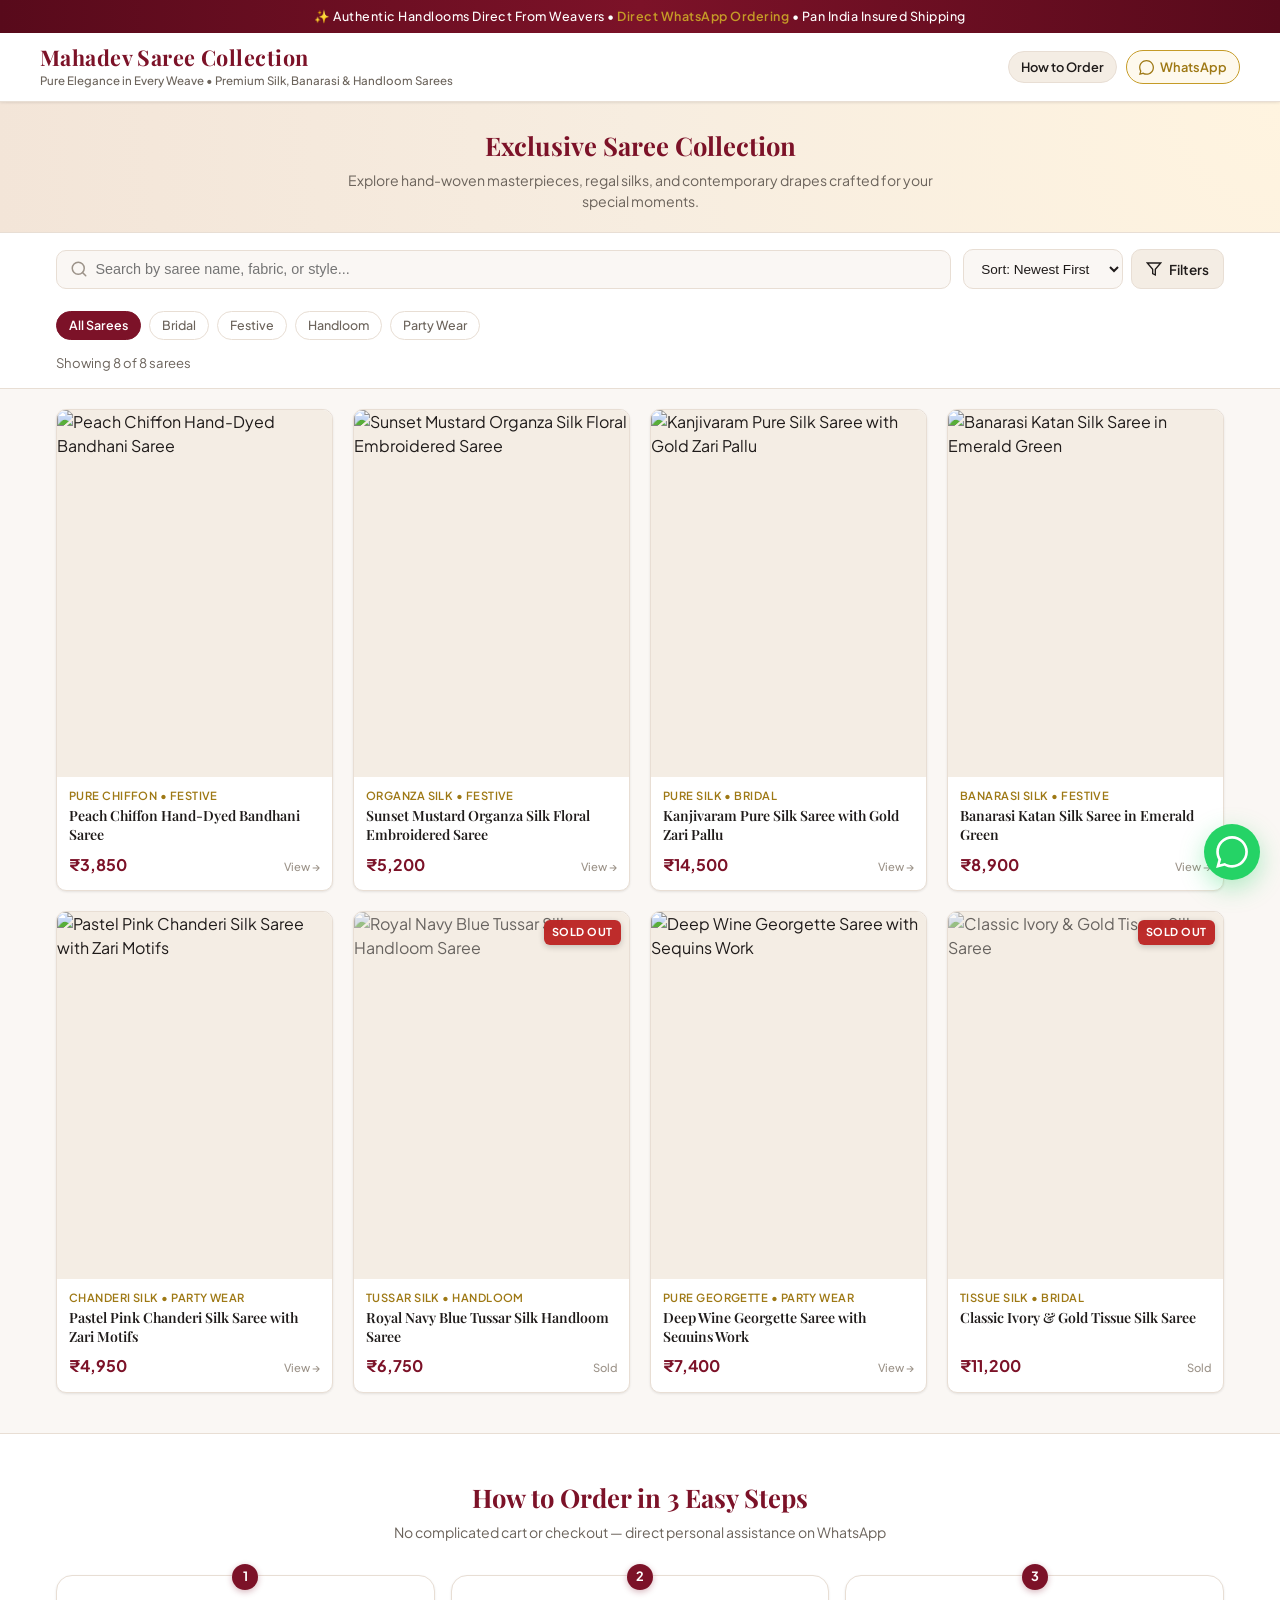
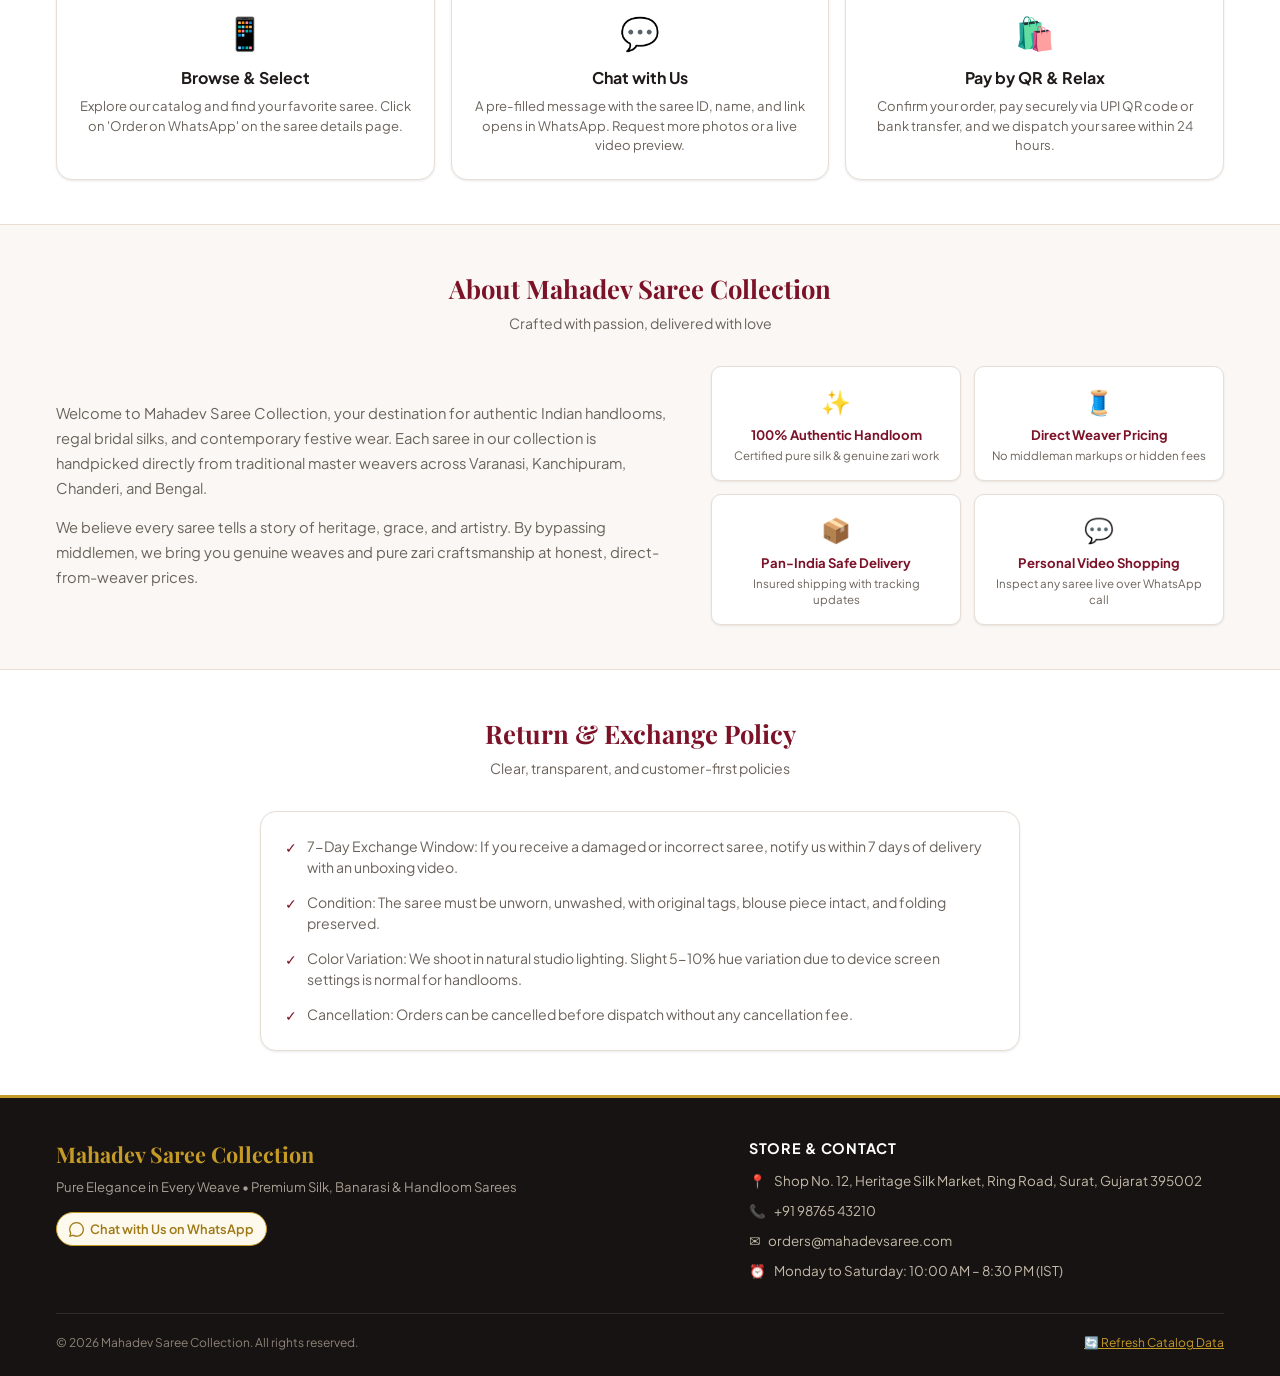
==== index.html @ 0ef59a55 "Added the Saree FE code" ====
<!DOCTYPE html>
<html lang="en">
<head>
  <meta charset="UTF-8">
  <meta name="viewport" content="width=device-width, initial-scale=1.0">
  
  <!-- Primary Meta Tags -->
  <title id="meta-title">Mahadev Saree Collection | Handloom, Silk & Bridal Sarees</title>
  <meta name="title" id="meta-tag-title" content="Mahadev Saree Collection | Handloom, Silk & Bridal Sarees">
  <meta name="description" id="meta-description" content="Discover handpicked Kanjivaram, Banarasi, Chanderi, and pure silk sarees directly from master weavers. Fast order confirmation via WhatsApp.">
  <meta name="keywords" content="sarees, silk sarees, banarasi saree, kanjivaram silk, wedding sarees, handloom sarees, mahadev saree collection, online saree catalog">
  <meta name="theme-color" content="#7c1228">
  
  <!-- Open Graph / Facebook -->
  <meta property="og:type" content="website">
  <meta property="og:url" id="og-url" content="">
  <meta property="og:title" id="og-title" content="Mahadev Saree Collection | Handloom, Silk & Bridal Sarees">
  <meta property="og:description" id="og-description" content="Pure Elegance in Every Weave. Explore our exclusive bridal, festive, and handloom saree collection with direct WhatsApp ordering.">
  <meta property="og:image" id="og-image" content="https://images.unsplash.com/photo-1610030469983-98e550d6193c?auto=format&fit=crop&w=1200&q=80">

  <!-- Twitter -->
  <meta property="twitter:card" content="summary_large_image">
  <meta property="twitter:url" id="tw-url" content="">
  <meta property="twitter:title" id="tw-title" content="Mahadev Saree Collection | Handloom, Silk & Bridal Sarees">
  <meta property="twitter:description" id="tw-description" content="Pure Elegance in Every Weave. Explore our exclusive bridal, festive, and handloom saree collection with direct WhatsApp ordering.">
  <meta property="twitter:image" id="tw-image" content="https://images.unsplash.com/photo-1610030469983-98e550d6193c?auto=format&fit=crop&w=1200&q=80">

  <!-- Favicon (SVG Saree Drape Icon) -->
  <link rel="icon" type="image/svg+xml" href="data:image/svg+xml,%3Csvg xmlns='http://www.w3.org/2000/svg' viewBox='0 0 24 24' fill='%237c1228'%3E%3Cpath d='M12 2L2 22h20L12 2zm0 4.5l5.5 11h-11L12 6.5z'/%3E%3C/svg%3E">

  <!-- Google Fonts Preconnect & Stylesheet -->
  <link rel="preconnect" href="https://fonts.googleapis.com">
  <link rel="preconnect" href="https://fonts.gstatic.com" crossorigin>
  <link href="https://fonts.googleapis.com/css2?family=Playfair+Display:ital,wght@0,600;0,700;1,600&family=Plus+Jakarta+Sans:wght@400;500;600;700&display=swap" rel="stylesheet">

  <!-- App Stylesheet -->
  <link rel="stylesheet" href="styles.css">

  <!-- PapaParse for parsing Google Sheet CSV via cdnjs -->
  <script src="https://cdnjs.cloudflare.com/ajax/libs/PapaParse/5.4.1/papaparse.min.js"></script>
</head>
<body>

  <!-- Top Announcement Bar -->
  <div class="announcement-bar" role="banner">
    <span>✨ Authentic Handlooms Direct From Weavers • <span class="highlight">Direct WhatsApp Ordering</span> • Pan India Insured Shipping</span>
  </div>

  <!-- Header -->
  <header class="site-header">
    <div class="container header-inner">
      <a href="#/" class="brand-link" id="brand-link" aria-label="Go to Home Catalog">
        <h1 class="brand-title" id="header-shop-name">Mahadev Saree Collection</h1>
        <p class="brand-tagline" id="header-shop-tagline">Pure Elegance in Every Weave</p>
      </a>

      <div class="header-actions">
        <a href="#how-to-order" class="btn-secondary" style="font-size: 0.8rem; padding: 0.35rem 0.75rem; border-radius: 9999px;">
          How to Order
        </a>
        <a id="header-wa-link" href="#" target="_blank" rel="noopener noreferrer" class="btn-header-wa" aria-label="Chat with us on WhatsApp">
          <svg width="15" height="15" viewBox="0 0 24 24" fill="currentColor">
            <path d="M.057 24l1.687-6.163c-1.041-1.804-1.588-3.849-1.587-5.946.003-6.556 5.338-11.891 11.893-11.891 3.181.001 6.167 1.24 8.413 3.488 2.245 2.248 3.481 5.236 3.48 8.414-.003 6.557-5.338 11.892-11.893 11.892-1.99-.001-3.951-.5-5.688-1.448l-6.305 1.654zm6.597-3.807c1.676.995 3.276 1.591 5.392 1.592 5.448 0 9.886-4.434 9.889-9.885.002-5.462-4.415-9.89-9.881-9.892-5.452 0-9.887 4.434-9.889 9.884-.001 2.225.651 3.891 1.746 5.634l-.999 3.648 3.742-.981z"/>
          </svg>
          <span>WhatsApp</span>
        </a>
      </div>
    </div>
  </header>

  <!-- =========================================================================
       VIEW 1: CATALOG VIEW
       ========================================================================= -->
  <main id="catalog-view" class="catalog-view">
    
    <!-- Hero Banner -->
    <section class="catalog-hero">
      <div class="container">
        <h2 class="catalog-hero-title" id="catalog-hero-title">Exclusive Saree Collection</h2>
        <p class="catalog-hero-desc" id="catalog-hero-desc">Explore hand-woven masterpieces, regal silks, and contemporary drapes crafted for your special moments.</p>
      </div>
    </section>

    <!-- Filters & Search Bar Section -->
    <section class="filter-section">
      <div class="container">
        
        <!-- Search and Sort Row -->
        <div class="search-sort-row">
          <div class="search-input-wrap">
            <svg class="search-icon" width="18" height="18" viewBox="0 0 24 24" fill="none" stroke="currentColor" stroke-width="2" stroke-linecap="round" stroke-linejoin="round">
              <circle cx="11" cy="11" r="8"></circle>
              <line x1="21" y1="21" x2="16.65" y2="16.65"></line>
            </svg>
            <input 
              type="text" 
              id="search-input" 
              class="search-input" 
              placeholder="Search by saree name, fabric, or style..." 
              aria-label="Search sarees"
            >
            <button id="search-clear-btn" class="search-clear-btn" aria-label="Clear search">×</button>
          </div>

          <div class="sort-and-toggle-mobile">
            <select id="sort-select" class="sort-select" aria-label="Sort sarees">
              <option value="newest">Sort: Newest First</option>
              <option value="price-asc">Price: Low to High</option>
              <option value="price-desc">Price: High to Low</option>
            </select>

            <button id="btn-toggle-filters" class="btn-filter-toggle" aria-expanded="false" aria-controls="filters-drawer">
              <svg width="16" height="16" viewBox="0 0 24 24" fill="none" stroke="currentColor" stroke-width="2">
                <polygon points="22 3 2 3 10 12.46 10 19 14 21 14 12.46 22 3"></polygon>
              </svg>
              <span>Filters</span>
              <span id="active-filter-badge" class="filter-badge" style="display: none;">0</span>
            </button>
          </div>
        </div>

        <!-- Horizontal Quick Filter Pills (Mobile friendly) -->
        <div id="quick-category-pills" class="quick-pills-bar" role="tablist" aria-label="Quick category filters">
          <!-- Populated dynamically: All, Bridal, Festive, Party Wear, etc. -->
        </div>

        <!-- Expandable Drawer for Detailed Filters -->
        <div id="filters-drawer" class="filters-drawer">
          <div class="filters-grid">
            
            <!-- Category Filter -->
            <div class="filter-group">
              <label for="filter-category" class="filter-label">Category</label>
              <select id="filter-category" class="filter-select">
                <option value="all">All Categories</option>
              </select>
            </div>

            <!-- Fabric Filter -->
            <div class="filter-group">
              <label for="filter-fabric" class="filter-label">Fabric</label>
              <select id="filter-fabric" class="filter-select">
                <option value="all">All Fabrics</option>
              </select>
            </div>

            <!-- Color Filter -->
            <div class="filter-group">
              <label for="filter-color" class="filter-label">Color</label>
              <select id="filter-color" class="filter-select">
                <option value="all">All Colors</option>
              </select>
            </div>

            <!-- Price Range Filter -->
            <div class="filter-group price-slider-group">
              <div class="price-slider-header">
                <span class="filter-label">Max Price</span>
                <span id="price-slider-value" style="font-weight: 700; color: var(--color-primary);">₹0</span>
              </div>
              <input 
                type="range" 
                id="filter-price-range" 
                class="price-range-input" 
                min="0" 
                max="50000" 
                step="250" 
                value="50000"
                aria-label="Filter by maximum price"
              >
            </div>
          </div>

          <!-- Bottom Row: Hide Sold & Reset -->
          <div class="filter-bottom-actions">
            <label class="toggle-sold-wrap">
              <input type="checkbox" id="filter-hide-sold">
              <span class="toggle-sold-label">Hide Sold Out Sarees</span>
            </label>

            <button id="btn-clear-filters" class="btn-clear-filters">Reset All Filters</button>
          </div>
        </div>

        <!-- Filter Count Indicator -->
        <div style="margin-top: 0.6rem; display: flex; justify-content: space-between; align-items: center;">
          <span id="results-count" class="filter-results-count">Loading sarees...</span>
          <span id="active-filter-summary" style="font-size: 0.75rem; color: var(--color-accent-gold-dark); font-weight: 600;"></span>
        </div>

      </div>
    </section>

    <!-- Saree Cards Grid Container -->
    <section class="catalog-content">
      <div class="container">
        
        <!-- Saree Cards Grid (Populated by app.js) -->
        <div id="saree-grid" class="saree-grid" aria-live="polite">
          <!-- Loading skeletons rendered here on initial load -->
        </div>

        <!-- Empty State (Shown when filters return 0 results) -->
        <div id="empty-state" class="state-box" style="display: none;">
          <div class="state-icon">🔍</div>
          <h3 class="state-title">No Sarees Found</h3>
          <p class="state-desc">We couldn't find any sarees matching your selected filters or search terms. Try loosening your criteria.</p>
          <div class="state-actions">
            <button id="btn-empty-reset" class="btn-primary">Clear All Filters</button>
          </div>
        </div>

        <!-- Error State (Shown if sheet fails to load) -->
        <div id="error-state" class="state-box" style="display: none;">
          <div class="state-icon">⚠️</div>
          <h3 class="state-title">Unable to Load Catalog</h3>
          <p id="error-message" class="state-desc">Could not connect to the Google Sheet. Please check your internet connection or verify the published CSV URL.</p>
          <div class="state-actions">
            <button id="btn-retry" class="btn-primary">Retry</button>
            <button id="btn-load-fallback" class="btn-secondary">Load Sample Catalog</button>
          </div>
        </div>

      </div>
    </section>

  </main>


  <!-- =========================================================================
       VIEW 2: SAREE DETAIL VIEW
       ========================================================================= -->
  <main id="detail-view" class="detail-view">
    <div class="container">
      
      <!-- Back Navigation Bar -->
      <div class="back-btn-row">
        <a href="#/" id="btn-back-to-catalog" class="btn-back">
          <svg width="18" height="18" viewBox="0 0 24 24" fill="none" stroke="currentColor" stroke-width="2.5">
            <line x1="19" y1="12" x2="5" y2="12"></line>
            <polyline points="12 19 5 12 12 5"></polyline>
          </svg>
          <span>Back to Catalog</span>
        </a>
      </div>

      <!-- Saree Detail Container (Populated by app.js) -->
      <div id="saree-detail-content">
        <!-- Rendered dynamically -->
      </div>

      <!-- Similar Sarees ("You May Also Like") -->
      <section class="similar-section" id="similar-section" style="display: none;">
        <div class="section-heading-row">
          <h3 class="section-heading-title">You May Also Like</h3>
          <p class="section-heading-sub">Handpicked sarees with matching fabric and aesthetics</p>
        </div>
        <div id="similar-sarees-grid" class="saree-grid">
          <!-- Populated by app.js -->
        </div>
      </section>

    </div>
  </main>


  <!-- =========================================================================
       COMMON SECTIONS: HOW TO ORDER, ABOUT US, RETURN POLICY
       ========================================================================= -->

  <!-- How Ordering Works Section -->
  <section id="how-to-order" class="info-section">
    <div class="container">
      <h2 class="section-title" id="how-it-works-title">How to Order in 3 Simple Steps</h2>
      <p class="section-subtitle" id="how-it-works-subtitle">Personalized shopping made effortless through direct WhatsApp support</p>
      
      <div id="how-it-works-grid" class="steps-grid">
        <!-- Injected from config.js -->
      </div>
    </div>
  </section>

  <!-- About Us Section -->
  <section id="about-us" class="info-section alt-bg">
    <div class="container">
      <h2 class="section-title" id="about-title">About Our Collection</h2>
      <p class="section-subtitle" id="about-subtitle">Heritage weaves curated directly from traditional artisan clusters</p>
      
      <div class="about-grid">
        <div class="about-text" id="about-paragraphs">
          <!-- Injected from config.js -->
        </div>
        <div class="about-highlights" id="about-highlights-grid">
          <!-- Injected from config.js -->
        </div>
      </div>
    </div>
  </section>

  <!-- Return & Exchange Policy Section -->
  <section id="return-policy" class="info-section">
    <div class="container">
      <h2 class="section-title" id="return-title">Return & Exchange Policy</h2>
      <p class="section-subtitle" id="return-subtitle">Honest, straightforward service you can trust</p>
      
      <div class="policy-card">
        <ul class="policy-list" id="policy-list">
          <!-- Injected from config.js -->
        </ul>
      </div>
    </div>
  </section>

  <!-- Footer -->
  <footer class="site-footer">
    <div class="container">
      <div class="footer-grid">
        <div>
          <h3 class="footer-brand-title" id="footer-shop-name">Mahadev Saree Collection</h3>
          <p class="footer-brand-tagline" id="footer-shop-tagline">Pure Elegance in Every Weave</p>
          <div style="margin-top: 1rem;">
            <a id="footer-wa-btn" href="#" target="_blank" rel="noopener noreferrer" class="btn-header-wa" style="display: inline-flex;">
              <svg width="15" height="15" viewBox="0 0 24 24" fill="currentColor">
                <path d="M.057 24l1.687-6.163c-1.041-1.804-1.588-3.849-1.587-5.946.003-6.556 5.338-11.891 11.893-11.891 3.181.001 6.167 1.24 8.413 3.488 2.245 2.248 3.481 5.236 3.48 8.414-.003 6.557-5.338 11.892-11.893 11.892-1.99-.001-3.951-.5-5.688-1.448l-6.305 1.654zm6.597-3.807c1.676.995 3.276 1.591 5.392 1.592 5.448 0 9.886-4.434 9.889-9.885.002-5.462-4.415-9.89-9.881-9.892-5.452 0-9.887 4.434-9.889 9.884-.001 2.225.651 3.891 1.746 5.634l-.999 3.648 3.742-.981z"/>
              </svg>
              <span>Chat with Us on WhatsApp</span>
            </a>
          </div>
        </div>

        <div>
          <h4 class="footer-heading">Store & Contact</h4>
          <ul class="footer-contact-list">
            <li class="footer-contact-item">
              <span>📍</span>
              <span id="footer-address">Ring Road, Surat, Gujarat</span>
            </li>
            <li class="footer-contact-item">
              <span>📞</span>
              <span id="footer-phone">+91 98765 43210</span>
            </li>
            <li class="footer-contact-item">
              <span>✉️</span>
              <span id="footer-email">orders@mahadevsaree.com</span>
            </li>
            <li class="footer-contact-item">
              <span>⏰</span>
              <span id="footer-hours">10:00 AM – 8:30 PM (Mon-Sat)</span>
            </li>
          </ul>
        </div>
      </div>

      <div class="footer-bottom">
        <p id="footer-copyright">© 2026 Mahadev Saree Collection. All rights reserved.</p>
        <button id="btn-force-refresh" class="footer-refresh-btn" title="Clear cached data and reload live sheet">
          🔄 Refresh Catalog Data
        </button>
      </div>
    </div>
  </footer>

  <!-- =========================================================================
       FLOATING WHATSAPP BUTTON
       ========================================================================= -->
  <a id="floating-whatsapp-btn" href="#" target="_blank" rel="noopener noreferrer" class="floating-wa-btn" aria-label="Contact us on WhatsApp">
    <span class="floating-wa-tooltip">Order or Inquire on WhatsApp</span>
    <svg viewBox="0 0 24 24" fill="currentColor">
      <path d="M.057 24l1.687-6.163c-1.041-1.804-1.588-3.849-1.587-5.946.003-6.556 5.338-11.891 11.893-11.891 3.181.001 6.167 1.24 8.413 3.488 2.245 2.248 3.481 5.236 3.48 8.414-.003 6.557-5.338 11.892-11.893 11.892-1.99-.001-3.951-.5-5.688-1.448l-6.305 1.654zm6.597-3.807c1.676.995 3.276 1.591 5.392 1.592 5.448 0 9.886-4.434 9.889-9.885.002-5.462-4.415-9.89-9.881-9.892-5.452 0-9.887 4.434-9.889 9.884-.001 2.225.651 3.891 1.746 5.634l-.999 3.648 3.742-.981z"/>
    </svg>
  </a>

  <!-- =========================================================================
       LIGHTBOX MODAL (Tap to zoom images)
       ========================================================================= -->
  <div id="lightbox-modal" class="lightbox-modal" role="dialog" aria-modal="true" aria-label="Image Zoom Preview">
    <button id="lightbox-close" class="lightbox-close-btn" aria-label="Close image zoom">&times;</button>
    <div class="lightbox-content-wrap">
      <img id="lightbox-img" class="lightbox-img" src="" alt="Enlarged saree view">
    </div>
  </div>

  <!-- =========================================================================
       TOAST NOTIFICATION (Copy link feedback)
       ========================================================================= -->
  <div id="toast-notice" class="toast-notice" role="status" aria-live="polite">
    <span>✓</span>
    <span id="toast-message">Link copied to clipboard!</span>
  </div>

  <!-- Load Config & Core Application Scripts -->
  <script src="config.js"></script>
  <script src="app.js" defer></script>
</body>
</html>
---- styles.css ----
/* ==============================================================================
   MAHADEV SAREE COLLECTION - STYLESHEET
   Mobile-First • Elegant Heritage Aesthetic • Fast & Accessible
   ============================================================================== */

/* --- CSS Variables & Theme --- */
:root {
  /* Brand Color Palette */
  --color-primary: #7c1228;        /* Royal Maroon / Sindoor Crimson */
  --color-primary-dark: #580a1b;   /* Deep Wine */
  --color-primary-light: #9a1b35;  /* Soft Crimson */
  --color-accent-gold: #c59b27;    /* Traditional Zari Gold */
  --color-accent-gold-light: #fef9ed;
  --color-accent-gold-dark: #9e7814;
  
  /* WhatsApp Green */
  --color-whatsapp: #25d366;
  --color-whatsapp-dark: #128c7e;
  
  /* Status Colors */
  --color-sold: #b91c1c;
  --color-sold-bg: #fef2f2;
  --color-new: #047857;
  --color-new-bg: #ecfdf5;

  /* Neutrals & Surfaces */
  --color-bg: #faf7f4;            /* Warm Raw Silk / Cream Background */
  --color-surface: #ffffff;       /* Pure Card White */
  --color-surface-soft: #f4ede4;  /* Muted Cream */
  --color-border: #e8ded4;        /* Soft Border */
  --color-border-dark: #cbbba8;
  
  /* Typography Colors */
  --color-text-main: #1f1b1a;     /* Deep Espresso Charcoal */
  --color-text-muted: #6b635b;    /* Warm Muted Grey */
  --color-text-light: #9c9389;

  /* Typography Fonts */
  --font-serif: 'Playfair Display', 'Cinzel', Georgia, 'Times New Roman', serif;
  --font-sans: 'Plus Jakarta Sans', system-ui, -apple-system, BlinkMacSystemFont, 'Segoe UI', Roboto, sans-serif;

  /* Elevation Shadows */
  --shadow-sm: 0 1px 3px rgba(31, 27, 26, 0.06), 0 1px 2px rgba(31, 27, 26, 0.04);
  --shadow-md: 0 4px 14px rgba(31, 27, 26, 0.08), 0 2px 6px rgba(31, 27, 26, 0.04);
  --shadow-lg: 0 10px 28px rgba(31, 27, 26, 0.12), 0 4px 10px rgba(31, 27, 26, 0.06);
  --shadow-floating: 0 8px 24px rgba(37, 211, 102, 0.35);

  /* Layout & Spacing */
  --radius-sm: 6px;
  --radius-md: 10px;
  --radius-lg: 16px;
  --radius-full: 9999px;
  --max-width: 1200px;
  --header-height: 64px;
}

/* --- Base & Reset --- */
*, *::before, *::after {
  box-sizing: border-box;
  margin: 0;
  padding: 0;
}

html {
  font-size: 16px;
  scroll-behavior: smooth;
  -webkit-text-size-adjust: 100%;
}

body {
  font-family: var(--font-sans);
  background-color: var(--color-bg);
  color: var(--color-text-main);
  line-height: 1.5;
  min-height: 100vh;
  display: flex;
  flex-direction: column;
  -webkit-font-smoothing: antialiased;
  -moz-osx-font-smoothing: grayscale;
}

img {
  max-width: 100%;
  height: auto;
  display: block;
}

a {
  color: inherit;
  text-decoration: none;
}

button {
  font-family: inherit;
  cursor: pointer;
  border: none;
  background: none;
  outline: none;
  transition: all 0.2s ease;
}

button:focus-visible,
input:focus-visible,
select:focus-visible,
a:focus-visible {
  outline: 2px solid var(--color-primary);
  outline-offset: 2px;
}

.container {
  width: 100%;
  max-width: var(--max-width);
  margin-left: auto;
  margin-right: auto;
  padding-left: 1rem;
  padding-right: 1rem;
}

/* --- Announcement Bar --- */
.announcement-bar {
  background: linear-gradient(90deg, var(--color-primary-dark), var(--color-primary), var(--color-primary-dark));
  color: #fff;
  font-size: 0.78rem;
  font-weight: 500;
  letter-spacing: 0.04em;
  text-align: center;
  padding: 0.45rem 1rem;
  display: flex;
  align-items: center;
  justify-content: center;
  gap: 0.5rem;
}

.announcement-bar .highlight {
  color: var(--color-accent-gold);
  font-weight: 600;
}

/* --- Header & Navigation --- */
.site-header {
  background-color: var(--color-surface);
  border-bottom: 1px solid var(--color-border);
  position: sticky;
  top: 0;
  z-index: 100;
  box-shadow: var(--shadow-sm);
  transition: transform 0.3s ease;
}

.header-inner {
  display: flex;
  align-items: center;
  justify-content: space-between;
  padding: 0.75rem 0;
  gap: 1rem;
}

.brand-link {
  display: flex;
  flex-direction: column;
  text-decoration: none;
}

.brand-title {
  font-family: var(--font-serif);
  font-size: 1.35rem;
  font-weight: 700;
  color: var(--color-primary);
  line-height: 1.15;
  letter-spacing: 0.02em;
}

.brand-tagline {
  font-size: 0.72rem;
  color: var(--color-text-muted);
  font-weight: 500;
  margin-top: 2px;
  display: -webkit-box;
  -webkit-line-clamp: 1;
  -webkit-box-orient: vertical;
  overflow: hidden;
}

.header-actions {
  display: flex;
  align-items: center;
  gap: 0.6rem;
}

.btn-header-wa {
  display: inline-flex;
  align-items: center;
  gap: 0.35rem;
  background-color: var(--color-accent-gold-light);
  color: var(--color-accent-gold-dark);
  border: 1px solid var(--color-accent-gold);
  font-size: 0.8rem;
  font-weight: 600;
  padding: 0.4rem 0.75rem;
  border-radius: var(--radius-full);
  transition: all 0.2s ease;
}

.btn-header-wa:hover {
  background-color: var(--color-accent-gold);
  color: #fff;
}

/* --- Catalog Hero Banner --- */
.catalog-hero {
  background: radial-gradient(circle at top right, #fff4e0 0%, #f7ede0 50%, #f3e5d8 100%);
  border-bottom: 1px solid var(--color-border);
  padding: 1.5rem 0 1.25rem 0;
  text-align: center;
}

.catalog-hero-title {
  font-family: var(--font-serif);
  font-size: 1.6rem;
  color: var(--color-primary);
  font-weight: 700;
  margin-bottom: 0.35rem;
}

.catalog-hero-desc {
  font-size: 0.88rem;
  color: var(--color-text-muted);
  max-width: 600px;
  margin: 0 auto;
}

/* --- Filter & Search Control Bar --- */
.filter-section {
  padding: 1rem 0;
  border-bottom: 1px solid var(--color-border);
  background-color: var(--color-surface);
}

.search-sort-row {
  display: flex;
  flex-direction: column;
  gap: 0.75rem;
  margin-bottom: 0.75rem;
}

@media (min-width: 640px) {
  .search-sort-row {
    flex-direction: row;
    align-items: center;
  }
}

.search-input-wrap {
  position: relative;
  flex: 1;
}

.search-icon {
  position: absolute;
  left: 0.85rem;
  top: 50%;
  transform: translateY(-50%);
  color: var(--color-text-light);
  pointer-events: none;
}

.search-input {
  width: 100%;
  padding: 0.65rem 0.85rem 0.65rem 2.4rem;
  border: 1px solid var(--color-border);
  border-radius: var(--radius-md);
  font-size: 0.9rem;
  background-color: var(--color-bg);
  color: var(--color-text-main);
  transition: border-color 0.2s ease;
}

.search-input:focus {
  border-color: var(--color-primary);
  background-color: #fff;
}

.search-clear-btn {
  position: absolute;
  right: 0.75rem;
  top: 50%;
  transform: translateY(-50%);
  color: var(--color-text-light);
  font-size: 1.1rem;
  display: none;
}

.search-clear-btn.visible {
  display: block;
}

.sort-and-toggle-mobile {
  display: flex;
  align-items: center;
  gap: 0.5rem;
}

.sort-select {
  flex: 1;
  padding: 0.65rem 0.85rem;
  border: 1px solid var(--color-border);
  border-radius: var(--radius-md);
  font-size: 0.85rem;
  background-color: var(--color-bg);
  color: var(--color-text-main);
  cursor: pointer;
}

.btn-filter-toggle {
  display: inline-flex;
  align-items: center;
  gap: 0.4rem;
  padding: 0.65rem 0.9rem;
  background-color: var(--color-surface-soft);
  border: 1px solid var(--color-border);
  border-radius: var(--radius-md);
  font-size: 0.85rem;
  font-weight: 600;
  color: var(--color-text-main);
}

.btn-filter-toggle .filter-badge {
  background-color: var(--color-primary);
  color: #fff;
  border-radius: var(--radius-full);
  font-size: 0.7rem;
  padding: 0.1rem 0.4rem;
}

/* Expandable Filter Drawer / Grid */
.filters-drawer {
  display: none;
  padding-top: 0.75rem;
  border-top: 1px dashed var(--color-border);
  margin-top: 0.75rem;
  animation: fadeIn 0.2s ease;
}

.filters-drawer.open {
  display: block;
}

@keyframes fadeIn {
  from { opacity: 0; transform: translateY(-4px); }
  to { opacity: 1; transform: translateY(0); }
}

.filters-grid {
  display: grid;
  grid-template-columns: 1fr;
  gap: 0.85rem;
}

@media (min-width: 640px) {
  .filters-grid {
    grid-template-columns: repeat(2, 1fr);
  }
}

@media (min-width: 1024px) {
  .filters-grid {
    grid-template-columns: repeat(4, 1fr);
  }
}

.filter-group {
  display: flex;
  flex-direction: column;
  gap: 0.3rem;
}

.filter-label {
  font-size: 0.75rem;
  font-weight: 600;
  color: var(--color-text-muted);
  text-transform: uppercase;
  letter-spacing: 0.05em;
}

.filter-select {
  width: 100%;
  padding: 0.55rem 0.75rem;
  border: 1px solid var(--color-border);
  border-radius: var(--radius-sm);
  background-color: var(--color-bg);
  font-size: 0.85rem;
  color: var(--color-text-main);
}

.price-slider-group {
  display: flex;
  flex-direction: column;
  gap: 0.35rem;
}

.price-slider-header {
  display: flex;
  justify-content: space-between;
  align-items: center;
  font-size: 0.75rem;
  color: var(--color-text-muted);
}

.price-range-input {
  width: 100%;
  accent-color: var(--color-primary);
  cursor: pointer;
}

.toggle-sold-wrap {
  display: flex;
  align-items: center;
  gap: 0.5rem;
  padding-top: 0.5rem;
  cursor: pointer;
  user-select: none;
}

.toggle-sold-wrap input[type="checkbox"] {
  width: 18px;
  height: 18px;
  accent-color: var(--color-primary);
  cursor: pointer;
}

.toggle-sold-label {
  font-size: 0.85rem;
  color: var(--color-text-main);
}

.filter-bottom-actions {
  display: flex;
  align-items: center;
  justify-content: space-between;
  margin-top: 0.85rem;
  padding-top: 0.65rem;
  border-top: 1px solid var(--color-border);
}

.filter-results-count {
  font-size: 0.82rem;
  color: var(--color-text-muted);
}

.btn-clear-filters {
  font-size: 0.82rem;
  color: var(--color-primary);
  font-weight: 600;
  text-decoration: underline;
  padding: 0.2rem 0.4rem;
}

/* Quick Filter Pills (Mobile friendly) */
.quick-pills-bar {
  display: flex;
  align-items: center;
  gap: 0.5rem;
  overflow-x: auto;
  padding: 0.6rem 0 0.2rem 0;
  -webkit-overflow-scrolling: touch;
  scrollbar-width: none;
}

.quick-pills-bar::-webkit-scrollbar {
  display: none;
}

.pill-item {
  white-space: nowrap;
  font-size: 0.78rem;
  font-weight: 500;
  padding: 0.35rem 0.75rem;
  border-radius: var(--radius-full);
  background-color: var(--color-surface);
  border: 1px solid var(--color-border);
  color: var(--color-text-muted);
  cursor: pointer;
  transition: all 0.2s ease;
}

.pill-item.active {
  background-color: var(--color-primary);
  border-color: var(--color-primary);
  color: #fff;
  font-weight: 600;
}

/* --- Catalog Grid (2 columns mobile, 3-4 desktop) --- */
.catalog-content {
  padding: 1.25rem 0 2.5rem 0;
  flex: 1;
}

.saree-grid {
  display: grid;
  grid-template-columns: repeat(2, 1fr);
  gap: 0.75rem;
}

@media (min-width: 640px) {
  .saree-grid {
    grid-template-columns: repeat(3, 1fr);
    gap: 1.1rem;
  }
}

@media (min-width: 1024px) {
  .saree-grid {
    grid-template-columns: repeat(4, 1fr);
    gap: 1.25rem;
  }
}

/* --- Saree Card --- */
.saree-card {
  background-color: var(--color-surface);
  border-radius: var(--radius-md);
  overflow: hidden;
  border: 1px solid var(--color-border);
  box-shadow: var(--shadow-sm);
  display: flex;
  flex-direction: column;
  transition: transform 0.25s ease, box-shadow 0.25s ease;
  position: relative;
}

.saree-card:hover {
  transform: translateY(-3px);
  box-shadow: var(--shadow-md);
  border-color: var(--color-border-dark);
}

.saree-card-link {
  display: flex;
  flex-direction: column;
  height: 100%;
}

.card-img-wrap {
  position: relative;
  width: 100%;
  aspect-ratio: 3 / 4;
  background-color: var(--color-surface-soft);
  overflow: hidden;
}

.card-img {
  width: 100%;
  height: 100%;
  object-fit: cover;
  object-position: center top;
  transition: transform 0.4s ease, filter 0.3s ease;
}

.saree-card:hover .card-img {
  transform: scale(1.03);
}

/* Dimmed Sold Out Card */
.saree-card.is-sold .card-img {
  opacity: 0.65;
  filter: grayscale(25%);
}

.badge-sold-out {
  position: absolute;
  top: 0.5rem;
  right: 0.5rem;
  background-color: rgba(185, 28, 28, 0.92);
  color: #fff;
  font-size: 0.68rem;
  font-weight: 700;
  letter-spacing: 0.05em;
  text-transform: uppercase;
  padding: 0.25rem 0.5rem;
  border-radius: var(--radius-sm);
  backdrop-filter: blur(2px);
  z-index: 2;
  box-shadow: 0 2px 6px rgba(0, 0, 0, 0.2);
}

.badge-new {
  position: absolute;
  top: 0.5rem;
  left: 0.5rem;
  background: linear-gradient(135deg, var(--color-primary), var(--color-accent-gold));
  color: #fff;
  font-size: 0.65rem;
  font-weight: 700;
  letter-spacing: 0.05em;
  text-transform: uppercase;
  padding: 0.25rem 0.5rem;
  border-radius: var(--radius-sm);
  z-index: 2;
  box-shadow: 0 2px 6px rgba(0, 0, 0, 0.15);
}

.card-body {
  padding: 0.65rem 0.75rem 0.85rem 0.75rem;
  display: flex;
  flex-direction: column;
  flex: 1;
}

.card-meta {
  font-size: 0.7rem;
  color: var(--color-accent-gold-dark);
  font-weight: 600;
  text-transform: uppercase;
  letter-spacing: 0.04em;
  margin-bottom: 0.2rem;
  display: -webkit-box;
  -webkit-line-clamp: 1;
  -webkit-box-orient: vertical;
  overflow: hidden;
}

.card-title {
  font-family: var(--font-serif);
  font-size: 0.88rem;
  font-weight: 600;
  color: var(--color-text-main);
  line-height: 1.3;
  margin-bottom: 0.4rem;
  display: -webkit-box;
  -webkit-line-clamp: 2;
  -webkit-box-orient: vertical;
  overflow: hidden;
  height: 2.3em;
}

.card-price-row {
  display: flex;
  align-items: baseline;
  justify-content: space-between;
  margin-top: auto;
  padding-top: 0.4rem;
}

.card-price {
  font-size: 1rem;
  font-weight: 700;
  color: var(--color-primary);
}

.card-cta-hint {
  font-size: 0.7rem;
  color: var(--color-text-light);
  font-weight: 500;
}

/* --- Loading Skeleton Shimmer --- */
.skeleton-card {
  background-color: var(--color-surface);
  border-radius: var(--radius-md);
  overflow: hidden;
  border: 1px solid var(--color-border);
}

.skeleton-img {
  width: 100%;
  aspect-ratio: 3 / 4;
  background: linear-gradient(90deg, #ede7df 25%, #f6f1eb 50%, #ede7df 75%);
  background-size: 200% 100%;
  animation: shimmer 1.5s infinite;
}

.skeleton-body {
  padding: 0.75rem;
  display: flex;
  flex-direction: column;
  gap: 0.5rem;
}

.skeleton-line {
  height: 12px;
  background: linear-gradient(90deg, #ede7df 25%, #f6f1eb 50%, #ede7df 75%);
  background-size: 200% 100%;
  border-radius: 4px;
  animation: shimmer 1.5s infinite;
}

.skeleton-line.w-half { width: 50%; }
.skeleton-line.w-three-fourth { width: 75%; }
.skeleton-line.w-full { width: 100%; }

@keyframes shimmer {
  0% { background-position: -200% 0; }
  100% { background-position: 200% 0; }
}

/* --- Friendly Empty & Error States --- */
.state-box {
  background-color: var(--color-surface);
  border: 1px solid var(--color-border);
  border-radius: var(--radius-lg);
  padding: 2.5rem 1.5rem;
  text-align: center;
  max-width: 480px;
  margin: 2rem auto;
  box-shadow: var(--shadow-sm);
}

.state-icon {
  font-size: 2.5rem;
  margin-bottom: 0.75rem;
}

.state-title {
  font-family: var(--font-serif);
  font-size: 1.25rem;
  color: var(--color-primary);
  margin-bottom: 0.5rem;
}

.state-desc {
  font-size: 0.88rem;
  color: var(--color-text-muted);
  margin-bottom: 1.25rem;
  line-height: 1.5;
}

.state-actions {
  display: flex;
  gap: 0.6rem;
  justify-content: center;
  flex-wrap: wrap;
}

.btn-primary {
  display: inline-flex;
  align-items: center;
  gap: 0.4rem;
  background-color: var(--color-primary);
  color: #fff;
  padding: 0.6rem 1.2rem;
  border-radius: var(--radius-md);
  font-size: 0.88rem;
  font-weight: 600;
  transition: background-color 0.2s ease;
}

.btn-primary:hover {
  background-color: var(--color-primary-dark);
}

.btn-secondary {
  display: inline-flex;
  align-items: center;
  gap: 0.4rem;
  background-color: var(--color-surface-soft);
  color: var(--color-text-main);
  border: 1px solid var(--color-border);
  padding: 0.6rem 1.2rem;
  border-radius: var(--radius-md);
  font-size: 0.88rem;
  font-weight: 600;
}

.btn-secondary:hover {
  border-color: var(--color-border-dark);
  background-color: #ede2d3;
}

/* --- Saree Detail Page --- */
.detail-view {
  display: none;
  padding: 1rem 0 3rem 0;
}

.detail-view.active {
  display: block;
}

.catalog-view.hidden {
  display: none;
}

.back-btn-row {
  margin-bottom: 1rem;
}

.btn-back {
  display: inline-flex;
  align-items: center;
  gap: 0.4rem;
  font-size: 0.88rem;
  font-weight: 600;
  color: var(--color-primary);
  background-color: var(--color-surface);
  border: 1px solid var(--color-border);
  padding: 0.45rem 0.9rem;
  border-radius: var(--radius-full);
  box-shadow: var(--shadow-sm);
}

.btn-back:hover {
  background-color: var(--color-surface-soft);
}

.detail-grid {
  display: grid;
  grid-template-columns: 1fr;
  gap: 1.5rem;
}

@media (min-width: 860px) {
  .detail-grid {
    grid-template-columns: 1.05fr 1fr;
    gap: 2.5rem;
    align-items: start;
  }
}

/* Image Gallery with CSS Scroll Snap */
.gallery-wrapper {
  display: flex;
  flex-direction: column;
  gap: 0.75rem;
}

.gallery-snap-container {
  display: flex;
  overflow-x: auto;
  scroll-snap-type: x mandatory;
  -webkit-overflow-scrolling: touch;
  border-radius: var(--radius-md);
  border: 1px solid var(--color-border);
  background-color: var(--color-surface-soft);
  position: relative;
  scrollbar-width: none;
}

.gallery-snap-container::-webkit-scrollbar {
  display: none;
}

.gallery-slide {
  flex: 0 0 100%;
  width: 100%;
  scroll-snap-align: start;
  position: relative;
  aspect-ratio: 3 / 4;
  overflow: hidden;
  cursor: zoom-in;
}

.gallery-slide img {
  width: 100%;
  height: 100%;
  object-fit: cover;
  object-position: center top;
}

.gallery-zoom-hint {
  position: absolute;
  bottom: 0.75rem;
  right: 0.75rem;
  background-color: rgba(0, 0, 0, 0.65);
  color: #fff;
  font-size: 0.72rem;
  font-weight: 500;
  padding: 0.3rem 0.6rem;
  border-radius: var(--radius-full);
  display: inline-flex;
  align-items: center;
  gap: 0.35rem;
  backdrop-filter: blur(4px);
  pointer-events: none;
}

.gallery-nav-btn {
  position: absolute;
  top: 50%;
  transform: translateY(-50%);
  background-color: rgba(255, 255, 255, 0.85);
  color: var(--color-text-main);
  width: 36px;
  height: 36px;
  border-radius: 50%;
  display: flex;
  align-items: center;
  justify-content: center;
  box-shadow: var(--shadow-md);
  z-index: 3;
}

.gallery-nav-btn.prev { left: 0.5rem; }
.gallery-nav-btn.next { right: 0.5rem; }

/* Thumbnails */
.gallery-thumbnails {
  display: flex;
  gap: 0.5rem;
  overflow-x: auto;
  padding-bottom: 0.25rem;
}

.thumb-item {
  flex: 0 0 64px;
  width: 64px;
  height: 80px;
  border-radius: var(--radius-sm);
  overflow: hidden;
  border: 2px solid var(--color-border);
  cursor: pointer;
  opacity: 0.65;
  transition: all 0.2s ease;
}

.thumb-item.active {
  opacity: 1;
  border-color: var(--color-primary);
  transform: scale(1.05);
}

.thumb-item img {
  width: 100%;
  height: 100%;
  object-fit: cover;
}

/* Product Info Box */
.detail-info {
  background-color: var(--color-surface);
  border: 1px solid var(--color-border);
  border-radius: var(--radius-lg);
  padding: 1.5rem;
  box-shadow: var(--shadow-sm);
  display: flex;
  flex-direction: column;
  gap: 1.25rem;
}

.detail-header-badges {
  display: flex;
  align-items: center;
  gap: 0.5rem;
  flex-wrap: wrap;
}

.badge-status {
  font-size: 0.75rem;
  font-weight: 700;
  text-transform: uppercase;
  letter-spacing: 0.05em;
  padding: 0.25rem 0.6rem;
  border-radius: var(--radius-full);
}

.badge-status.available {
  background-color: var(--color-new-bg);
  color: var(--color-new);
}

.badge-status.sold {
  background-color: var(--color-sold-bg);
  color: var(--color-sold);
}

.badge-detail-id {
  font-size: 0.75rem;
  color: var(--color-text-muted);
  font-weight: 600;
  background-color: var(--color-bg);
  padding: 0.25rem 0.6rem;
  border-radius: var(--radius-full);
  border: 1px solid var(--color-border);
}

.detail-title {
  font-family: var(--font-serif);
  font-size: 1.45rem;
  color: var(--color-text-main);
  line-height: 1.25;
}

.detail-price-row {
  display: flex;
  align-items: baseline;
  gap: 0.75rem;
  padding-bottom: 0.5rem;
  border-bottom: 1px solid var(--color-border);
}

.detail-price {
  font-size: 1.75rem;
  font-weight: 800;
  color: var(--color-primary);
}

.detail-tax-note {
  font-size: 0.78rem;
  color: var(--color-text-muted);
}

/* Specifications Table */
.specs-grid {
  display: grid;
  grid-template-columns: repeat(2, 1fr);
  gap: 0.65rem 1rem;
  background-color: var(--color-bg);
  padding: 1rem;
  border-radius: var(--radius-md);
  border: 1px solid var(--color-border);
}

.spec-item {
  display: flex;
  flex-direction: column;
}

.spec-key {
  font-size: 0.72rem;
  text-transform: uppercase;
  letter-spacing: 0.04em;
  color: var(--color-text-light);
  font-weight: 600;
}

.spec-val {
  font-size: 0.88rem;
  font-weight: 600;
  color: var(--color-text-main);
  word-break: break-word;
}

.detail-desc-box {
  display: flex;
  flex-direction: column;
  gap: 0.4rem;
}

.detail-desc-label {
  font-size: 0.85rem;
  font-weight: 700;
  color: var(--color-text-main);
  text-transform: uppercase;
  letter-spacing: 0.04em;
}

.detail-desc-text {
  font-size: 0.9rem;
  color: var(--color-text-muted);
  line-height: 1.6;
}

/* WhatsApp Order Button & Action Row */
.cta-group {
  display: flex;
  flex-direction: column;
  gap: 0.75rem;
  padding-top: 0.5rem;
}

.btn-whatsapp-order {
  display: flex;
  align-items: center;
  justify-content: center;
  gap: 0.6rem;
  background-color: var(--color-whatsapp);
  color: #fff;
  font-size: 1.05rem;
  font-weight: 700;
  padding: 0.9rem 1.25rem;
  border-radius: var(--radius-md);
  box-shadow: 0 4px 14px rgba(37, 211, 102, 0.4);
  text-align: center;
  width: 100%;
  transition: all 0.25s ease;
}

.btn-whatsapp-order:hover {
  background-color: #1eb956;
  transform: translateY(-2px);
  box-shadow: 0 6px 18px rgba(37, 211, 102, 0.5);
}

.btn-whatsapp-order.disabled {
  background-color: #9ca3af;
  cursor: not-allowed;
  box-shadow: none;
  transform: none;
}

.ask-similar-link {
  display: block;
  text-align: center;
  font-size: 0.85rem;
  color: var(--color-whatsapp-dark);
  font-weight: 600;
  text-decoration: underline;
  padding: 0.25rem;
}

.action-secondary-row {
  display: flex;
  gap: 0.75rem;
}

.btn-share {
  flex: 1;
  display: inline-flex;
  align-items: center;
  justify-content: center;
  gap: 0.45rem;
  background-color: var(--color-surface-soft);
  color: var(--color-text-main);
  border: 1px solid var(--color-border);
  font-size: 0.88rem;
  font-weight: 600;
  padding: 0.65rem 1rem;
  border-radius: var(--radius-md);
}

.btn-share:hover {
  background-color: #ede2d3;
}

/* Similar Sarees Section */
.similar-section {
  margin-top: 3rem;
  padding-top: 2rem;
  border-top: 1px solid var(--color-border);
}

.section-heading-row {
  margin-bottom: 1.25rem;
}

.section-heading-title {
  font-family: var(--font-serif);
  font-size: 1.35rem;
  color: var(--color-primary);
  font-weight: 700;
}

.section-heading-sub {
  font-size: 0.82rem;
  color: var(--color-text-muted);
}

/* --- Informational Sections (About, How to Order, Policy) --- */
.info-section {
  padding: 2.75rem 0;
  border-top: 1px solid var(--color-border);
  background-color: var(--color-surface);
}

.info-section.alt-bg {
  background-color: var(--color-bg);
}

.section-title {
  font-family: var(--font-serif);
  font-size: 1.6rem;
  color: var(--color-primary);
  text-align: center;
  font-weight: 700;
  margin-bottom: 0.35rem;
}

.section-subtitle {
  font-size: 0.88rem;
  color: var(--color-text-muted);
  text-align: center;
  max-width: 580px;
  margin: 0 auto 2rem auto;
}

/* How It Works Steps */
.steps-grid {
  display: grid;
  grid-template-columns: 1fr;
  gap: 1rem;
}

@media (min-width: 640px) {
  .steps-grid {
    grid-template-columns: repeat(3, 1fr);
  }
}

.step-card {
  background-color: var(--color-surface);
  border: 1px solid var(--color-border);
  border-radius: var(--radius-lg);
  padding: 1.5rem 1.25rem;
  text-align: center;
  position: relative;
  box-shadow: var(--shadow-sm);
}

.step-number {
  position: absolute;
  top: -12px;
  left: 50%;
  transform: translateX(-50%);
  background-color: var(--color-primary);
  color: #fff;
  width: 26px;
  height: 26px;
  border-radius: 50%;
  font-size: 0.8rem;
  font-weight: 700;
  display: flex;
  align-items: center;
  justify-content: center;
  box-shadow: 0 2px 6px rgba(124, 18, 40, 0.3);
}

.step-icon {
  font-size: 2rem;
  margin-top: 0.5rem;
  margin-bottom: 0.6rem;
}

.step-title {
  font-size: 1rem;
  font-weight: 700;
  color: var(--color-text-main);
  margin-bottom: 0.4rem;
}

.step-desc {
  font-size: 0.82rem;
  color: var(--color-text-muted);
  line-height: 1.5;
}

/* About Highlights Grid */
.about-grid {
  display: grid;
  grid-template-columns: 1fr;
  gap: 1.5rem;
}

@media (min-width: 768px) {
  .about-grid {
    grid-template-columns: 1.2fr 1fr;
    gap: 2.5rem;
    align-items: center;
  }
}

.about-text {
  font-size: 0.92rem;
  color: var(--color-text-muted);
  line-height: 1.7;
  display: flex;
  flex-direction: column;
  gap: 0.85rem;
}

.about-highlights {
  display: grid;
  grid-template-columns: 1fr 1fr;
  gap: 0.85rem;
}

.highlight-box {
  background-color: var(--color-surface);
  border: 1px solid var(--color-border);
  border-radius: var(--radius-md);
  padding: 1rem;
  text-align: center;
  box-shadow: var(--shadow-sm);
}

.highlight-icon {
  font-size: 1.5rem;
  margin-bottom: 0.35rem;
}

.highlight-title {
  font-size: 0.82rem;
  font-weight: 700;
  color: var(--color-primary);
  margin-bottom: 0.2rem;
}

.highlight-desc {
  font-size: 0.72rem;
  color: var(--color-text-muted);
  line-height: 1.4;
}

/* Return Policy List */
.policy-card {
  background-color: var(--color-surface);
  border: 1px solid var(--color-border);
  border-radius: var(--radius-lg);
  padding: 1.5rem;
  max-width: 760px;
  margin: 0 auto;
  box-shadow: var(--shadow-sm);
}

.policy-list {
  list-style: none;
  display: flex;
  flex-direction: column;
  gap: 0.85rem;
}

.policy-list-item {
  display: flex;
  align-items: flex-start;
  gap: 0.65rem;
  font-size: 0.88rem;
  color: var(--color-text-muted);
  line-height: 1.5;
}

.policy-check-icon {
  color: var(--color-primary);
  font-weight: 700;
  flex-shrink: 0;
  margin-top: 1px;
}

/* --- Footer --- */
.site-footer {
  background-color: #171312;
  color: #dfd8cf;
  padding: 2.5rem 0 1.5rem 0;
  margin-top: auto;
  border-top: 3px solid var(--color-accent-gold);
}

.footer-grid {
  display: grid;
  grid-template-columns: 1fr;
  gap: 1.75rem;
  margin-bottom: 2rem;
}

@media (min-width: 640px) {
  .footer-grid {
    grid-template-columns: 1.4fr 1fr;
  }
}

.footer-brand-title {
  font-family: var(--font-serif);
  font-size: 1.35rem;
  font-weight: 700;
  color: var(--color-accent-gold);
  margin-bottom: 0.4rem;
}

.footer-brand-tagline {
  font-size: 0.82rem;
  color: #a89f94;
  line-height: 1.5;
  margin-bottom: 1rem;
}

.footer-heading {
  font-size: 0.9rem;
  font-weight: 700;
  color: #ffffff;
  text-transform: uppercase;
  letter-spacing: 0.05em;
  margin-bottom: 0.75rem;
}

.footer-contact-list {
  list-style: none;
  display: flex;
  flex-direction: column;
  gap: 0.6rem;
  font-size: 0.84rem;
  color: #c4baa9;
}

.footer-contact-item {
  display: flex;
  align-items: flex-start;
  gap: 0.5rem;
}

.footer-bottom {
  border-top: 1px solid rgba(255, 255, 255, 0.1);
  padding-top: 1.25rem;
  display: flex;
  flex-direction: column;
  gap: 0.5rem;
  align-items: center;
  text-align: center;
  font-size: 0.75rem;
  color: #8c8276;
}

@media (min-width: 640px) {
  .footer-bottom {
    flex-direction: row;
    justify-content: space-between;
  }
}

.footer-refresh-btn {
  color: var(--color-accent-gold);
  font-size: 0.75rem;
  text-decoration: underline;
  cursor: pointer;
}

/* --- Floating WhatsApp Button --- */
.floating-wa-btn {
  position: fixed;
  bottom: 1.25rem;
  right: 1.25rem;
  background-color: var(--color-whatsapp);
  color: #ffffff;
  width: 56px;
  height: 56px;
  border-radius: 50%;
  display: flex;
  align-items: center;
  justify-content: center;
  box-shadow: var(--shadow-floating);
  z-index: 99;
  transition: transform 0.25s ease, background-color 0.2s ease;
  aria-label: "Chat on WhatsApp";
}

.floating-wa-btn:hover {
  transform: scale(1.08);
  background-color: #1eb956;
}

.floating-wa-btn svg {
  width: 32px;
  height: 32px;
}

.floating-wa-tooltip {
  position: absolute;
  right: 68px;
  top: 50%;
  transform: translateY(-50%);
  background-color: #1f1b1a;
  color: #fff;
  font-size: 0.75rem;
  font-weight: 600;
  padding: 0.35rem 0.65rem;
  border-radius: var(--radius-sm);
  white-space: nowrap;
  pointer-events: none;
  opacity: 0;
  transition: opacity 0.2s ease;
  box-shadow: var(--shadow-md);
}

.floating-wa-btn:hover .floating-wa-tooltip {
  opacity: 1;
}

/* --- Lightbox Modal (Tap-to-Zoom) --- */
.lightbox-modal {
  position: fixed;
  inset: 0;
  background-color: rgba(0, 0, 0, 0.92);
  z-index: 1000;
  display: none;
  align-items: center;
  justify-content: center;
  padding: 1rem;
  animation: fadeIn 0.2s ease;
}

.lightbox-modal.open {
  display: flex;
}

.lightbox-close-btn {
  position: absolute;
  top: 1rem;
  right: 1rem;
  background: rgba(255, 255, 255, 0.2);
  color: #fff;
  width: 42px;
  height: 42px;
  border-radius: 50%;
  display: flex;
  align-items: center;
  justify-content: center;
  font-size: 1.5rem;
  z-index: 1001;
  transition: background 0.2s ease;
}

.lightbox-close-btn:hover {
  background: rgba(255, 255, 255, 0.35);
}

.lightbox-content-wrap {
  max-width: 95vw;
  max-height: 90vh;
  position: relative;
  display: flex;
  align-items: center;
  justify-content: center;
}

.lightbox-img {
  max-width: 100%;
  max-height: 88vh;
  object-fit: contain;
  border-radius: var(--radius-sm);
  transition: transform 0.25s ease;
  cursor: zoom-out;
}

/* --- Toast Notification --- */
.toast-notice {
  position: fixed;
  bottom: 5.5rem;
  left: 50%;
  transform: translateX(-50%) translateY(20px);
  background-color: rgba(27, 23, 22, 0.95);
  color: #fff;
  font-size: 0.85rem;
  font-weight: 600;
  padding: 0.6rem 1.25rem;
  border-radius: var(--radius-full);
  box-shadow: var(--shadow-lg);
  z-index: 999;
  opacity: 0;
  pointer-events: none;
  transition: transform 0.25s ease, opacity 0.25s ease;
  display: flex;
  align-items: center;
  gap: 0.5rem;
}

.toast-notice.show {
  transform: translateX(-50%) translateY(0);
  opacity: 1;
}

/* --- Utility Classes --- */
.visually-hidden {
  position: absolute;
  width: 1px;
  height: 1px;
  padding: 0;
  margin: -1px;
  overflow: hidden;
  clip: rect(0, 0, 0, 0);
  border: 0;
}
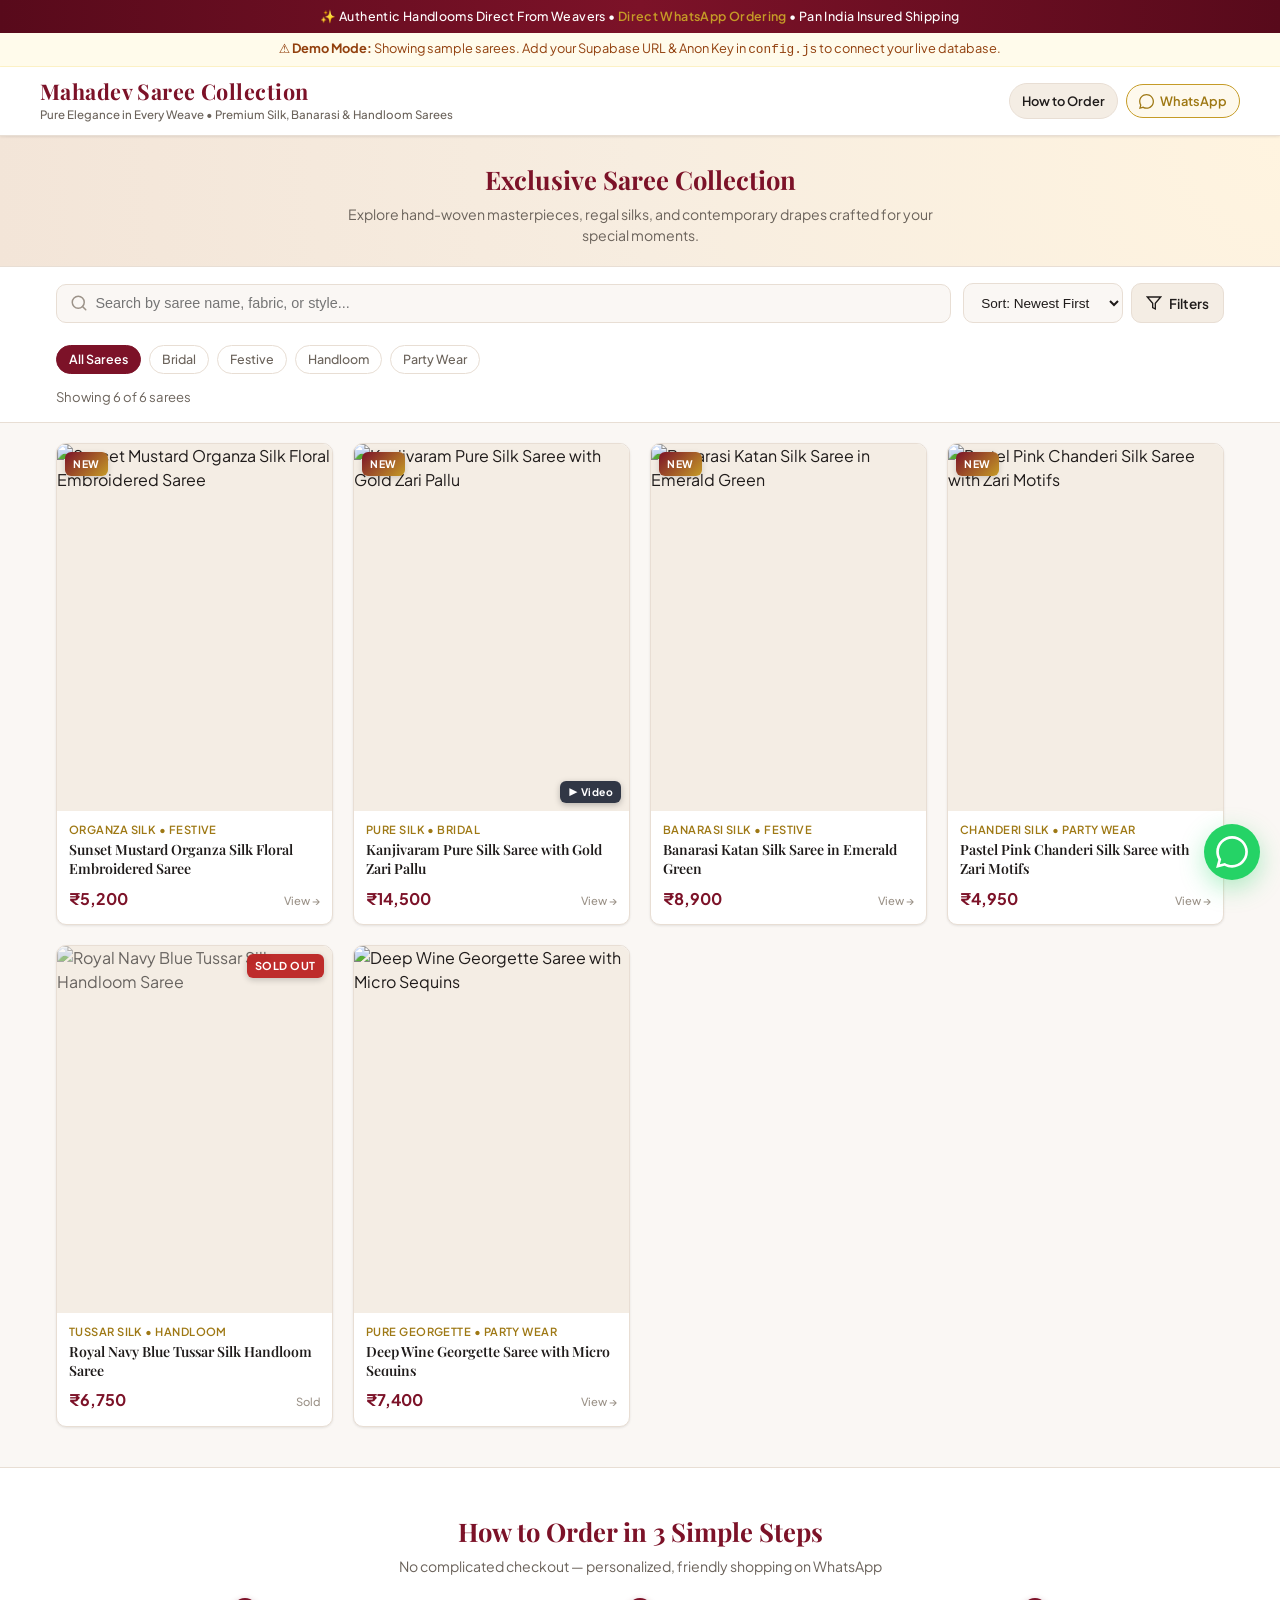
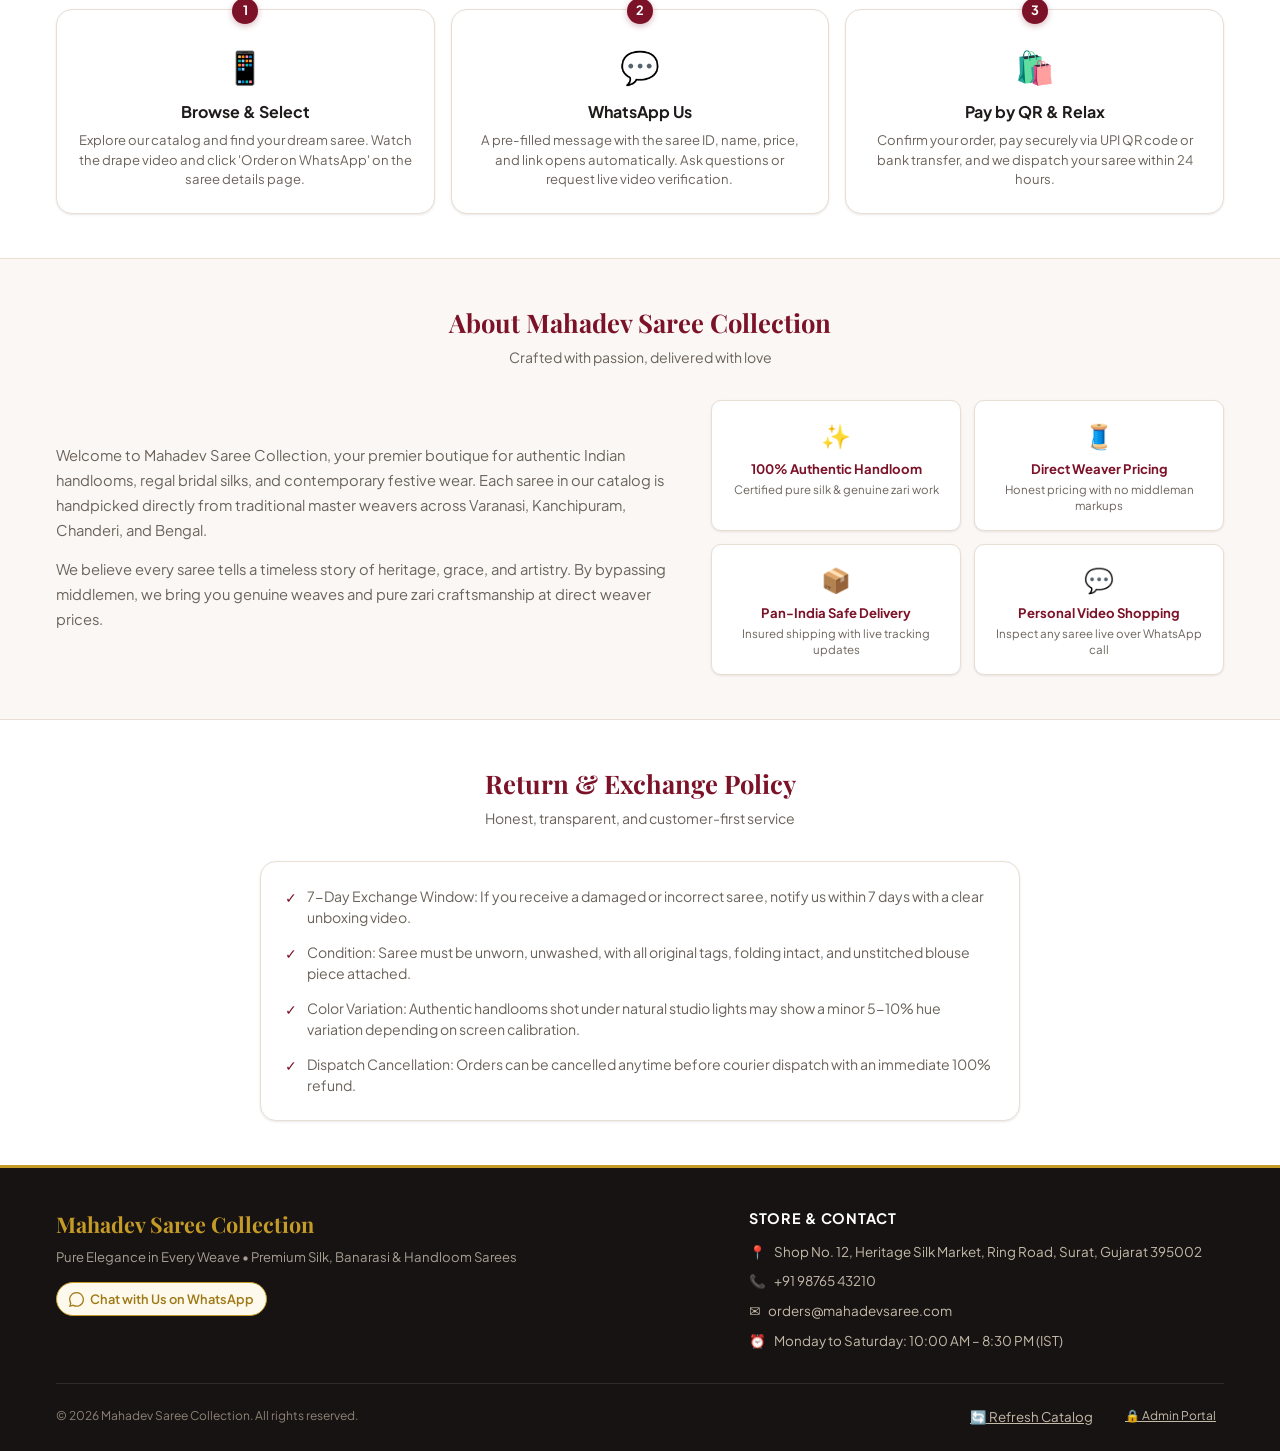
==== commit 6115f62b: "Added the supabase to upload images" ====
--- a/index.html
+++ b/index.html
@@ -36,14 +36,19 @@
   <!-- App Stylesheet -->
   <link rel="stylesheet" href="styles.css">
 
-  <!-- PapaParse for parsing Google Sheet CSV via cdnjs -->
-  <script src="https://cdnjs.cloudflare.com/ajax/libs/PapaParse/5.4.1/papaparse.min.js"></script>
+  <!-- Supabase JS Client (Pinned Version from CDN) -->
+  <script src="https://cdn.jsdelivr.net/npm/@supabase/supabase-js@2.48.1/dist/umd/supabase.min.js"></script>
 </head>
 <body>
 
   <!-- Top Announcement Bar -->
   <div class="announcement-bar" role="banner">
     <span>✨ Authentic Handlooms Direct From Weavers • <span class="highlight">Direct WhatsApp Ordering</span> • Pan India Insured Shipping</span>
+  </div>
+
+  <!-- Demo Mode Banner (Visible only when Supabase keys are not yet configured) -->
+  <div id="demo-mode-banner" class="demo-banner">
+    ⚠️ <strong>Demo Mode:</strong> Showing sample sarees. Add your Supabase URL & Anon Key in <code>config.js</code> to connect your live database.
   </div>
 
   <!-- Header -->
@@ -55,7 +60,7 @@
       </a>
 
       <div class="header-actions">
-        <a href="#how-to-order" class="btn-secondary" style="font-size: 0.8rem; padding: 0.35rem 0.75rem; border-radius: 9999px;">
+        <a href="#how-to-order" class="btn-secondary" style="font-size: 0.8rem; padding: 0.35rem 0.75rem; border-radius: 9999px; min-height: 36px;">
           How to Order
         </a>
         <a id="header-wa-link" href="#" target="_blank" rel="noopener noreferrer" class="btn-header-wa" aria-label="Chat with us on WhatsApp">
@@ -204,17 +209,17 @@
         <div id="empty-state" class="state-box" style="display: none;">
           <div class="state-icon">🔍</div>
           <h3 class="state-title">No Sarees Found</h3>
-          <p class="state-desc">We couldn't find any sarees matching your selected filters or search terms. Try loosening your criteria.</p>
+          <p class="state-desc">We couldn't find any sarees matching your selected filters or search terms. Try clearing your filters.</p>
           <div class="state-actions">
             <button id="btn-empty-reset" class="btn-primary">Clear All Filters</button>
           </div>
         </div>
 
-        <!-- Error State (Shown if sheet fails to load) -->
+        <!-- Error State (Shown if Supabase fetch fails) -->
         <div id="error-state" class="state-box" style="display: none;">
           <div class="state-icon">⚠️</div>
           <h3 class="state-title">Unable to Load Catalog</h3>
-          <p id="error-message" class="state-desc">Could not connect to the Google Sheet. Please check your internet connection or verify the published CSV URL.</p>
+          <p id="error-message" class="state-desc">Could not connect to the database. Please check your internet connection or verify your Supabase settings.</p>
           <div class="state-actions">
             <button id="btn-retry" class="btn-primary">Retry</button>
             <button id="btn-load-fallback" class="btn-secondary">Load Sample Catalog</button>
@@ -353,9 +358,14 @@
 
       <div class="footer-bottom">
         <p id="footer-copyright">© 2026 Mahadev Saree Collection. All rights reserved.</p>
-        <button id="btn-force-refresh" class="footer-refresh-btn" title="Clear cached data and reload live sheet">
-          🔄 Refresh Catalog Data
-        </button>
+        <div style="display: flex; gap: 1rem; align-items: center;">
+          <button id="btn-force-refresh" class="footer-admin-link" title="Clear cached data and reload live database">
+            🔄 Refresh Catalog
+          </button>
+          <a href="admin.html" class="footer-admin-link" title="Store Admin Login">
+            🔒 Admin Portal
+          </a>
+        </div>
       </div>
     </div>
   </footer>
@@ -388,7 +398,7 @@
     <span id="toast-message">Link copied to clipboard!</span>
   </div>
 
-  <!-- Load Config & Core Application Scripts -->
+  <!-- Scripts -->
   <script src="config.js"></script>
   <script src="app.js" defer></script>
 </body>
--- a/styles.css
+++ b/styles.css
@@ -1,11 +1,11 @@
 /* ==============================================================================
-   MAHADEV SAREE COLLECTION - STYLESHEET
-   Mobile-First • Elegant Heritage Aesthetic • Fast & Accessible
+   MAHADEV SAREE COLLECTION - UNIFIED STYLESHEET
+   Catalog & Admin Panel • Mobile-First • Accessible & High Performance
    ============================================================================== */
 
 /* --- CSS Variables & Theme --- */
 :root {
-  /* Brand Color Palette */
+  /* Brand Palette */
   --color-primary: #7c1228;        /* Royal Maroon / Sindoor Crimson */
   --color-primary-dark: #580a1b;   /* Deep Wine */
   --color-primary-light: #9a1b35;  /* Soft Crimson */
@@ -26,7 +26,7 @@
   /* Neutrals & Surfaces */
   --color-bg: #faf7f4;            /* Warm Raw Silk / Cream Background */
   --color-surface: #ffffff;       /* Pure Card White */
-  --color-surface-soft: #f4ede4;  /* Muted Cream */
+  --color-surface-soft: #f4ede4;  /* Muted Warm Cream */
   --color-border: #e8ded4;        /* Soft Border */
   --color-border-dark: #cbbba8;
   
@@ -35,6 +35,12 @@
   --color-text-muted: #6b635b;    /* Warm Muted Grey */
   --color-text-light: #9c9389;
 
+  /* Admin Accents */
+  --color-admin-dark: #1e1b2e;
+  --color-admin-primary: #5b21b6;
+  --color-admin-primary-hover: #4c1d95;
+  --color-admin-surface: #ffffff;
+
   /* Typography Fonts */
   --font-serif: 'Playfair Display', 'Cinzel', Georgia, 'Times New Roman', serif;
   --font-sans: 'Plus Jakarta Sans', system-ui, -apple-system, BlinkMacSystemFont, 'Segoe UI', Roboto, sans-serif;
@@ -51,7 +57,6 @@
   --radius-lg: 16px;
   --radius-full: 9999px;
   --max-width: 1200px;
-  --header-height: 64px;
 }
 
 /* --- Base & Reset --- */
@@ -102,6 +107,7 @@
 button:focus-visible,
 input:focus-visible,
 select:focus-visible,
+textarea:focus-visible,
 a:focus-visible {
   outline: 2px solid var(--color-primary);
   outline-offset: 2px;
@@ -122,7 +128,7 @@
   color: #fff;
   font-size: 0.78rem;
   font-weight: 500;
-  letter-spacing: 0.04em;
+  letter-spacing: 0.03em;
   text-align: center;
   padding: 0.45rem 1rem;
   display: flex;
@@ -134,6 +140,20 @@
 .announcement-bar .highlight {
   color: var(--color-accent-gold);
   font-weight: 600;
+}
+
+/* Demo Mode Banner */
+.demo-banner {
+  background-color: #fffbeb;
+  border-bottom: 1px solid #fef3c7;
+  color: #92400e;
+  font-size: 0.8rem;
+  padding: 0.4rem 1rem;
+  text-align: center;
+  display: none;
+}
+.demo-banner.visible {
+  display: block;
 }
 
 /* --- Header & Navigation --- */
@@ -144,7 +164,6 @@
   top: 0;
   z-index: 100;
   box-shadow: var(--shadow-sm);
-  transition: transform 0.3s ease;
 }
 
 .header-inner {
@@ -152,13 +171,12 @@
   align-items: center;
   justify-content: space-between;
   padding: 0.75rem 0;
-  gap: 1rem;
+  gap: 0.75rem;
 }
 
 .brand-link {
   display: flex;
   flex-direction: column;
-  text-decoration: none;
 }
 
 .brand-title {
@@ -184,7 +202,7 @@
 .header-actions {
   display: flex;
   align-items: center;
-  gap: 0.6rem;
+  gap: 0.5rem;
 }
 
 .btn-header-wa {
@@ -198,7 +216,6 @@
   font-weight: 600;
   padding: 0.4rem 0.75rem;
   border-radius: var(--radius-full);
-  transition: all 0.2s ease;
 }
 
 .btn-header-wa:hover {
@@ -206,7 +223,7 @@
   color: #fff;
 }
 
-/* --- Catalog Hero Banner --- */
+/* --- Catalog Hero --- */
 .catalog-hero {
   background: radial-gradient(circle at top right, #fff4e0 0%, #f7ede0 50%, #f3e5d8 100%);
   border-bottom: 1px solid var(--color-border);
@@ -229,7 +246,7 @@
   margin: 0 auto;
 }
 
-/* --- Filter & Search Control Bar --- */
+/* --- Filter & Search Section --- */
 .filter-section {
   padding: 1rem 0;
   border-bottom: 1px solid var(--color-border);
@@ -272,7 +289,6 @@
   font-size: 0.9rem;
   background-color: var(--color-bg);
   color: var(--color-text-main);
-  transition: border-color 0.2s ease;
 }
 
 .search-input:focus {
@@ -324,135 +340,12 @@
   color: var(--color-text-main);
 }
 
-.btn-filter-toggle .filter-badge {
+.filter-badge {
   background-color: var(--color-primary);
   color: #fff;
   border-radius: var(--radius-full);
   font-size: 0.7rem;
   padding: 0.1rem 0.4rem;
-}
-
-/* Expandable Filter Drawer / Grid */
-.filters-drawer {
-  display: none;
-  padding-top: 0.75rem;
-  border-top: 1px dashed var(--color-border);
-  margin-top: 0.75rem;
-  animation: fadeIn 0.2s ease;
-}
-
-.filters-drawer.open {
-  display: block;
-}
-
-@keyframes fadeIn {
-  from { opacity: 0; transform: translateY(-4px); }
-  to { opacity: 1; transform: translateY(0); }
-}
-
-.filters-grid {
-  display: grid;
-  grid-template-columns: 1fr;
-  gap: 0.85rem;
-}
-
-@media (min-width: 640px) {
-  .filters-grid {
-    grid-template-columns: repeat(2, 1fr);
-  }
-}
-
-@media (min-width: 1024px) {
-  .filters-grid {
-    grid-template-columns: repeat(4, 1fr);
-  }
-}
-
-.filter-group {
-  display: flex;
-  flex-direction: column;
-  gap: 0.3rem;
-}
-
-.filter-label {
-  font-size: 0.75rem;
-  font-weight: 600;
-  color: var(--color-text-muted);
-  text-transform: uppercase;
-  letter-spacing: 0.05em;
-}
-
-.filter-select {
-  width: 100%;
-  padding: 0.55rem 0.75rem;
-  border: 1px solid var(--color-border);
-  border-radius: var(--radius-sm);
-  background-color: var(--color-bg);
-  font-size: 0.85rem;
-  color: var(--color-text-main);
-}
-
-.price-slider-group {
-  display: flex;
-  flex-direction: column;
-  gap: 0.35rem;
-}
-
-.price-slider-header {
-  display: flex;
-  justify-content: space-between;
-  align-items: center;
-  font-size: 0.75rem;
-  color: var(--color-text-muted);
-}
-
-.price-range-input {
-  width: 100%;
-  accent-color: var(--color-primary);
-  cursor: pointer;
-}
-
-.toggle-sold-wrap {
-  display: flex;
-  align-items: center;
-  gap: 0.5rem;
-  padding-top: 0.5rem;
-  cursor: pointer;
-  user-select: none;
-}
-
-.toggle-sold-wrap input[type="checkbox"] {
-  width: 18px;
-  height: 18px;
-  accent-color: var(--color-primary);
-  cursor: pointer;
-}
-
-.toggle-sold-label {
-  font-size: 0.85rem;
-  color: var(--color-text-main);
-}
-
-.filter-bottom-actions {
-  display: flex;
-  align-items: center;
-  justify-content: space-between;
-  margin-top: 0.85rem;
-  padding-top: 0.65rem;
-  border-top: 1px solid var(--color-border);
-}
-
-.filter-results-count {
-  font-size: 0.82rem;
-  color: var(--color-text-muted);
-}
-
-.btn-clear-filters {
-  font-size: 0.82rem;
-  color: var(--color-primary);
-  font-weight: 600;
-  text-decoration: underline;
-  padding: 0.2rem 0.4rem;
 }
 
 /* Quick Filter Pills (Mobile friendly) */
@@ -480,7 +373,6 @@
   border: 1px solid var(--color-border);
   color: var(--color-text-muted);
   cursor: pointer;
-  transition: all 0.2s ease;
 }
 
 .pill-item.active {
@@ -490,7 +382,124 @@
   font-weight: 600;
 }
 
-/* --- Catalog Grid (2 columns mobile, 3-4 desktop) --- */
+/* Expandable Filter Drawer */
+.filters-drawer {
+  display: none;
+  padding-top: 0.75rem;
+  border-top: 1px dashed var(--color-border);
+  margin-top: 0.75rem;
+}
+
+.filters-drawer.open {
+  display: block;
+}
+
+.filters-grid {
+  display: grid;
+  grid-template-columns: 1fr;
+  gap: 0.85rem;
+}
+
+@media (min-width: 640px) {
+  .filters-grid {
+    grid-template-columns: repeat(2, 1fr);
+  }
+}
+
+@media (min-width: 1024px) {
+  .filters-grid {
+    grid-template-columns: repeat(4, 1fr);
+  }
+}
+
+.filter-group {
+  display: flex;
+  flex-direction: column;
+  gap: 0.3rem;
+}
+
+.filter-label {
+  font-size: 0.75rem;
+  font-weight: 600;
+  color: var(--color-text-muted);
+  text-transform: uppercase;
+  letter-spacing: 0.05em;
+}
+
+.filter-select {
+  width: 100%;
+  padding: 0.55rem 0.75rem;
+  border: 1px solid var(--color-border);
+  border-radius: var(--radius-sm);
+  background-color: var(--color-bg);
+  font-size: 0.85rem;
+  color: var(--color-text-main);
+}
+
+.price-slider-group {
+  display: flex;
+  flex-direction: column;
+  gap: 0.35rem;
+}
+
+.price-slider-header {
+  display: flex;
+  justify-content: space-between;
+  align-items: center;
+  font-size: 0.75rem;
+  color: var(--color-text-muted);
+}
+
+.price-range-input {
+  width: 100%;
+  accent-color: var(--color-primary);
+  cursor: pointer;
+}
+
+.toggle-sold-wrap {
+  display: flex;
+  align-items: center;
+  gap: 0.5rem;
+  padding-top: 0.5rem;
+  cursor: pointer;
+  user-select: none;
+}
+
+.toggle-sold-wrap input[type="checkbox"] {
+  width: 18px;
+  height: 18px;
+  accent-color: var(--color-primary);
+  cursor: pointer;
+}
+
+.toggle-sold-label {
+  font-size: 0.85rem;
+  color: var(--color-text-main);
+}
+
+.filter-bottom-actions {
+  display: flex;
+  align-items: center;
+  justify-content: space-between;
+  margin-top: 0.85rem;
+  padding-top: 0.65rem;
+  border-top: 1px solid var(--color-border);
+}
+
+.filter-results-count {
+  font-size: 0.82rem;
+  color: var(--color-text-muted);
+}
+
+.btn-clear-filters {
+  font-size: 0.82rem;
+  color: var(--color-primary);
+  font-weight: 600;
+  text-decoration: underline;
+  padding: 0.2rem 0.4rem;
+}
+
+/* --- Saree Cards Grid (2 cols mobile, 3-4 desktop) --- */
 .catalog-content {
   padding: 1.25rem 0 2.5rem 0;
   flex: 1;
@@ -516,7 +525,7 @@
   }
 }
 
-/* --- Saree Card --- */
+/* Saree Card */
 .saree-card {
   background-color: var(--color-surface);
   border-radius: var(--radius-md);
@@ -554,14 +563,13 @@
   height: 100%;
   object-fit: cover;
   object-position: center top;
-  transition: transform 0.4s ease, filter 0.3s ease;
+  transition: transform 0.4s ease;
 }
 
 .saree-card:hover .card-img {
   transform: scale(1.03);
 }
 
-/* Dimmed Sold Out Card */
 .saree-card.is-sold .card-img {
   opacity: 0.65;
   filter: grayscale(25%);
@@ -584,6 +592,25 @@
   box-shadow: 0 2px 6px rgba(0, 0, 0, 0.2);
 }
 
+.badge-video {
+  position: absolute;
+  bottom: 0.5rem;
+  right: 0.5rem;
+  background-color: rgba(15, 23, 42, 0.85);
+  color: #ffffff;
+  font-size: 0.65rem;
+  font-weight: 700;
+  letter-spacing: 0.04em;
+  padding: 0.2rem 0.5rem;
+  border-radius: var(--radius-sm);
+  display: inline-flex;
+  align-items: center;
+  gap: 0.3rem;
+  backdrop-filter: blur(4px);
+  z-index: 2;
+  box-shadow: 0 2px 6px rgba(0, 0, 0, 0.25);
+}
+
 .badge-new {
   position: absolute;
   top: 0.5rem;
@@ -694,7 +721,7 @@
   100% { background-position: 200% 0; }
 }
 
-/* --- Friendly Empty & Error States --- */
+/* --- State Boxes (Empty / Error) --- */
 .state-box {
   background-color: var(--color-surface);
   border: 1px solid var(--color-border);
@@ -735,14 +762,15 @@
 .btn-primary {
   display: inline-flex;
   align-items: center;
+  justify-content: center;
   gap: 0.4rem;
   background-color: var(--color-primary);
   color: #fff;
-  padding: 0.6rem 1.2rem;
+  padding: 0.65rem 1.25rem;
   border-radius: var(--radius-md);
   font-size: 0.88rem;
   font-weight: 600;
-  transition: background-color 0.2s ease;
+  min-height: 44px; /* Touch target */
 }
 
 .btn-primary:hover {
@@ -752,18 +780,19 @@
 .btn-secondary {
   display: inline-flex;
   align-items: center;
+  justify-content: center;
   gap: 0.4rem;
   background-color: var(--color-surface-soft);
   color: var(--color-text-main);
   border: 1px solid var(--color-border);
-  padding: 0.6rem 1.2rem;
+  padding: 0.65rem 1.25rem;
   border-radius: var(--radius-md);
   font-size: 0.88rem;
   font-weight: 600;
+  min-height: 44px;
 }
 
 .btn-secondary:hover {
-  border-color: var(--color-border-dark);
   background-color: #ede2d3;
 }
 
@@ -797,6 +826,7 @@
   padding: 0.45rem 0.9rem;
   border-radius: var(--radius-full);
   box-shadow: var(--shadow-sm);
+  min-height: 40px;
 }
 
 .btn-back:hover {
@@ -817,7 +847,7 @@
   }
 }
 
-/* Image Gallery with CSS Scroll Snap */
+/* Gallery with CSS Scroll-Snap */
 .gallery-wrapper {
   display: flex;
   flex-direction: column;
@@ -874,26 +904,6 @@
   pointer-events: none;
 }
 
-.gallery-nav-btn {
-  position: absolute;
-  top: 50%;
-  transform: translateY(-50%);
-  background-color: rgba(255, 255, 255, 0.85);
-  color: var(--color-text-main);
-  width: 36px;
-  height: 36px;
-  border-radius: 50%;
-  display: flex;
-  align-items: center;
-  justify-content: center;
-  box-shadow: var(--shadow-md);
-  z-index: 3;
-}
-
-.gallery-nav-btn.prev { left: 0.5rem; }
-.gallery-nav-btn.next { right: 0.5rem; }
-
-/* Thumbnails */
 .gallery-thumbnails {
   display: flex;
   gap: 0.5rem;
@@ -925,7 +935,7 @@
   object-fit: cover;
 }
 
-/* Product Info Box */
+/* Detail Info Box */
 .detail-info {
   background-color: var(--color-surface);
   border: 1px solid var(--color-border);
@@ -999,7 +1009,6 @@
   color: var(--color-text-muted);
 }
 
-/* Specifications Table */
 .specs-grid {
   display: grid;
   grid-template-columns: repeat(2, 1fr);
@@ -1050,7 +1059,7 @@
   line-height: 1.6;
 }
 
-/* WhatsApp Order Button & Action Row */
+/* Call to Action WhatsApp Order */
 .cta-group {
   display: flex;
   flex-direction: column;
@@ -1072,7 +1081,7 @@
   box-shadow: 0 4px 14px rgba(37, 211, 102, 0.4);
   text-align: center;
   width: 100%;
-  transition: all 0.25s ease;
+  min-height: 52px;
 }
 
 .btn-whatsapp-order:hover {
@@ -1098,13 +1107,7 @@
   padding: 0.25rem;
 }
 
-.action-secondary-row {
-  display: flex;
-  gap: 0.75rem;
-}
-
 .btn-share {
-  flex: 1;
   display: inline-flex;
   align-items: center;
   justify-content: center;
@@ -1116,13 +1119,15 @@
   font-weight: 600;
   padding: 0.65rem 1rem;
   border-radius: var(--radius-md);
+  width: 100%;
+  min-height: 44px;
 }
 
 .btn-share:hover {
   background-color: #ede2d3;
 }
 
-/* Similar Sarees Section */
+/* Similar Sarees */
 .similar-section {
   margin-top: 3rem;
   padding-top: 2rem;
@@ -1145,7 +1150,7 @@
   color: var(--color-text-muted);
 }
 
-/* --- Informational Sections (About, How to Order, Policy) --- */
+/* --- Common Informational Sections --- */
 .info-section {
   padding: 2.75rem 0;
   border-top: 1px solid var(--color-border);
@@ -1173,7 +1178,6 @@
   margin: 0 auto 2rem auto;
 }
 
-/* How It Works Steps */
 .steps-grid {
   display: grid;
   grid-template-columns: 1fr;
@@ -1233,7 +1237,6 @@
   line-height: 1.5;
 }
 
-/* About Highlights Grid */
 .about-grid {
   display: grid;
   grid-template-columns: 1fr;
@@ -1290,7 +1293,6 @@
   line-height: 1.4;
 }
 
-/* Return Policy List */
 .policy-card {
   background-color: var(--color-surface);
   border: 1px solid var(--color-border);
@@ -1390,7 +1392,7 @@
   padding-top: 1.25rem;
   display: flex;
   flex-direction: column;
-  gap: 0.5rem;
+  gap: 0.75rem;
   align-items: center;
   text-align: center;
   font-size: 0.75rem;
@@ -1404,14 +1406,19 @@
   }
 }
 
-.footer-refresh-btn {
-  color: var(--color-accent-gold);
-  font-size: 0.75rem;
+.footer-admin-link {
+  color: #c4baa9;
   text-decoration: underline;
-  cursor: pointer;
-}
-
-/* --- Floating WhatsApp Button --- */
+  padding: 0.2rem 0.5rem;
+  display: inline-flex;
+  align-items: center;
+  gap: 0.35rem;
+}
+.footer-admin-link:hover {
+  color: #fff;
+}
+
+/* Floating WhatsApp */
 .floating-wa-btn {
   position: fixed;
   bottom: 1.25rem;
@@ -1426,8 +1433,6 @@
   justify-content: center;
   box-shadow: var(--shadow-floating);
   z-index: 99;
-  transition: transform 0.25s ease, background-color 0.2s ease;
-  aria-label: "Chat on WhatsApp";
 }
 
 .floating-wa-btn:hover {
@@ -1455,24 +1460,22 @@
   pointer-events: none;
   opacity: 0;
   transition: opacity 0.2s ease;
-  box-shadow: var(--shadow-md);
 }
 
 .floating-wa-btn:hover .floating-wa-tooltip {
   opacity: 1;
 }
 
-/* --- Lightbox Modal (Tap-to-Zoom) --- */
+/* Lightbox Modal */
 .lightbox-modal {
   position: fixed;
   inset: 0;
-  background-color: rgba(0, 0, 0, 0.92);
+  background-color: rgba(0, 0, 0, 0.94);
   z-index: 1000;
   display: none;
   align-items: center;
   justify-content: center;
   padding: 1rem;
-  animation: fadeIn 0.2s ease;
 }
 
 .lightbox-modal.open {
@@ -1483,21 +1486,16 @@
   position: absolute;
   top: 1rem;
   right: 1rem;
-  background: rgba(255, 255, 255, 0.2);
+  background: rgba(255, 255, 255, 0.25);
   color: #fff;
-  width: 42px;
-  height: 42px;
+  width: 44px;
+  height: 44px;
   border-radius: 50%;
   display: flex;
   align-items: center;
   justify-content: center;
-  font-size: 1.5rem;
+  font-size: 1.6rem;
   z-index: 1001;
-  transition: background 0.2s ease;
-}
-
-.lightbox-close-btn:hover {
-  background: rgba(255, 255, 255, 0.35);
 }
 
 .lightbox-content-wrap {
@@ -1514,11 +1512,10 @@
   max-height: 88vh;
   object-fit: contain;
   border-radius: var(--radius-sm);
-  transition: transform 0.25s ease;
   cursor: zoom-out;
 }
 
-/* --- Toast Notification --- */
+/* Toast */
 .toast-notice {
   position: fixed;
   bottom: 5.5rem;
@@ -1545,14 +1542,815 @@
   opacity: 1;
 }
 
-/* --- Utility Classes --- */
-.visually-hidden {
+
+/* ==============================================================================
+   ADMIN PANEL STYLES (admin.html)
+   ============================================================================== */
+
+.admin-body {
+  background-color: #f8fafc;
+  color: #1e293b;
+}
+
+.admin-header {
+  background-color: #ffffff;
+  border-bottom: 1px solid #e2e8f0;
+  position: sticky;
+  top: 0;
+  z-index: 50;
+  box-shadow: var(--shadow-sm);
+}
+
+.admin-header-inner {
+  display: flex;
+  align-items: center;
+  justify-content: space-between;
+  padding: 0.75rem 0;
+  gap: 1rem;
+}
+
+.admin-brand-wrap {
+  display: flex;
+  align-items: center;
+  gap: 0.6rem;
+}
+
+.admin-badge {
+  background-color: #f1f5f9;
+  color: var(--color-primary);
+  border: 1px solid #e2e8f0;
+  font-size: 0.72rem;
+  font-weight: 700;
+  padding: 0.15rem 0.5rem;
+  border-radius: var(--radius-sm);
+  text-transform: uppercase;
+  letter-spacing: 0.05em;
+}
+
+.admin-user-pill {
+  font-size: 0.78rem;
+  color: #64748b;
+  display: none;
+}
+@media (min-width: 640px) {
+  .admin-user-pill { display: inline-block; }
+}
+
+.admin-nav-actions {
+  display: flex;
+  align-items: center;
+  gap: 0.5rem;
+}
+
+/* Auth / Login Card */
+.auth-wrapper {
+  min-height: 80vh;
+  display: flex;
+  align-items: center;
+  justify-content: center;
+  padding: 1.5rem 1rem;
+}
+
+.auth-card {
+  width: 100%;
+  max-width: 420px;
+  background-color: #ffffff;
+  border: 1px solid #e2e8f0;
+  border-radius: var(--radius-lg);
+  padding: 2rem 1.5rem;
+  box-shadow: var(--shadow-md);
+  text-align: center;
+}
+
+.auth-logo-icon {
+  font-size: 2.5rem;
+  margin-bottom: 0.5rem;
+}
+
+.auth-title {
+  font-family: var(--font-serif);
+  font-size: 1.5rem;
+  color: var(--color-primary);
+  margin-bottom: 0.35rem;
+}
+
+.auth-sub {
+  font-size: 0.85rem;
+  color: #64748b;
+  margin-bottom: 1.5rem;
+}
+
+.form-group {
+  display: flex;
+  flex-direction: column;
+  gap: 0.4rem;
+  text-align: left;
+  margin-bottom: 1rem;
+}
+
+.form-label {
+  font-size: 0.82rem;
+  font-weight: 600;
+  color: #334155;
+}
+
+.form-input,
+.form-textarea,
+.form-select {
+  width: 100%;
+  padding: 0.7rem 0.85rem;
+  border: 1px solid #cbd5e1;
+  border-radius: var(--radius-md);
+  font-size: 0.92rem;
+  font-family: inherit;
+  color: #0f172a;
+  background-color: #ffffff;
+  min-height: 44px;
+}
+
+.form-input:focus,
+.form-textarea:focus,
+.form-select:focus {
+  border-color: var(--color-primary);
+  box-shadow: 0 0 0 3px rgba(124, 18, 40, 0.1);
+}
+
+.form-textarea {
+  min-height: 90px;
+  resize: vertical;
+}
+
+.alert-box {
+  padding: 0.75rem 1rem;
+  border-radius: var(--radius-md);
+  font-size: 0.85rem;
+  margin-bottom: 1rem;
+  display: none;
+  text-align: left;
+}
+.alert-box.visible { display: block; }
+.alert-error {
+  background-color: #fef2f2;
+  border: 1px solid #fecaca;
+  color: #991b1b;
+}
+.alert-success {
+  background-color: #f0fdf4;
+  border: 1px solid #bbf7d0;
+  color: #166534;
+}
+
+/* Admin Dashboard Sections */
+.admin-main {
+  padding: 1.5rem 0 3rem 0;
+  display: none;
+}
+.admin-main.active {
+  display: block;
+}
+
+.admin-tabs {
+  display: flex;
+  gap: 0.5rem;
+  border-bottom: 1px solid #e2e8f0;
+  margin-bottom: 1.5rem;
+  overflow-x: auto;
+}
+
+.admin-tab-btn {
+  padding: 0.75rem 1.25rem;
+  font-size: 0.92rem;
+  font-weight: 600;
+  color: #64748b;
+  border-bottom: 2px solid transparent;
+  white-space: nowrap;
+  min-height: 44px;
+}
+
+.admin-tab-btn.active {
+  color: var(--color-primary);
+  border-bottom-color: var(--color-primary);
+}
+
+/* Saree Add/Edit Form Card */
+.admin-card {
+  background-color: #ffffff;
+  border: 1px solid #e2e8f0;
+  border-radius: var(--radius-lg);
+  padding: 1.5rem;
+  box-shadow: var(--shadow-sm);
+  margin-bottom: 1.5rem;
+}
+
+.admin-card-header {
+  display: flex;
+  align-items: center;
+  justify-content: space-between;
+  padding-bottom: 1rem;
+  border-bottom: 1px solid #e2e8f0;
+  margin-bottom: 1.25rem;
+}
+
+.admin-card-title {
+  font-family: var(--font-serif);
+  font-size: 1.35rem;
+  color: var(--color-primary);
+}
+
+.form-grid-2 {
+  display: grid;
+  grid-template-columns: 1fr;
+  gap: 1rem;
+}
+@media (min-width: 640px) {
+  .form-grid-2 {
+    grid-template-columns: 1fr 1fr;
+  }
+}
+
+.form-grid-3 {
+  display: grid;
+  grid-template-columns: 1fr;
+  gap: 1rem;
+}
+@media (min-width: 768px) {
+  .form-grid-3 {
+    grid-template-columns: repeat(3, 1fr);
+  }
+}
+
+/* Image Upload Area */
+.photo-picker-box {
+  border: 2px dashed #cbd5e1;
+  background-color: #f8fafc;
+  border-radius: var(--radius-md);
+  padding: 1.25rem;
+  text-align: center;
+  margin-bottom: 1rem;
+  transition: border-color 0.2s ease;
+}
+
+.photo-picker-box:hover {
+  border-color: var(--color-primary);
+}
+
+.photo-picker-buttons {
+  display: flex;
+  gap: 0.75rem;
+  justify-content: center;
+  flex-wrap: wrap;
+  margin-top: 0.5rem;
+}
+
+.photo-picker-hint {
+  font-size: 0.78rem;
+  color: #64748b;
+  margin-top: 0.5rem;
+}
+
+/* Preview Image Strip in Admin */
+.photo-preview-grid {
+  display: grid;
+  grid-template-columns: repeat(2, 1fr);
+  gap: 0.75rem;
+  margin-bottom: 1.25rem;
+}
+
+@media (min-width: 480px) {
+  .photo-preview-grid {
+    grid-template-columns: repeat(3, 1fr);
+  }
+}
+
+@media (min-width: 768px) {
+  .photo-preview-grid {
+    grid-template-columns: repeat(5, 1fr);
+  }
+}
+
+.photo-preview-card {
+  position: relative;
+  aspect-ratio: 3 / 4;
+  border-radius: var(--radius-md);
+  overflow: hidden;
+  border: 2px solid #e2e8f0;
+  background-color: #f1f5f9;
+}
+
+.photo-preview-card.is-cover {
+  border-color: var(--color-primary);
+  box-shadow: 0 0 0 2px rgba(124, 18, 40, 0.2);
+}
+
+.photo-preview-img {
+  width: 100%;
+  height: 100%;
+  object-fit: cover;
+}
+
+.cover-badge {
   position: absolute;
-  width: 1px;
-  height: 1px;
-  padding: 0;
-  margin: -1px;
+  top: 0.35rem;
+  left: 0.35rem;
+  background-color: var(--color-primary);
+  color: #fff;
+  font-size: 0.65rem;
+  font-weight: 700;
+  padding: 0.15rem 0.4rem;
+  border-radius: var(--radius-sm);
+  z-index: 2;
+}
+
+.photo-actions-overlay {
+  position: absolute;
+  bottom: 0;
+  left: 0;
+  right: 0;
+  background: rgba(15, 23, 42, 0.85);
+  display: flex;
+  align-items: center;
+  justify-content: space-around;
+  padding: 0.35rem;
+  z-index: 2;
+}
+
+.btn-photo-action {
+  color: #fff;
+  font-size: 0.85rem;
+  width: 28px;
+  height: 28px;
+  border-radius: 4px;
+  display: flex;
+  align-items: center;
+  justify-content: center;
+  background: rgba(255, 255, 255, 0.15);
+}
+.btn-photo-action:hover {
+  background: rgba(255, 255, 255, 0.3);
+}
+.btn-photo-delete {
+  color: #fca5a5;
+}
+.btn-photo-delete:hover {
+  background: #dc2626;
+  color: #fff;
+}
+
+/* Upload Progress Indicator */
+.upload-progress-wrap {
+  display: none;
+  background-color: #f1f5f9;
+  border-radius: var(--radius-md);
+  padding: 0.85rem 1rem;
+  margin-bottom: 1rem;
+}
+.upload-progress-wrap.visible {
+  display: block;
+}
+
+.progress-text {
+  font-size: 0.84rem;
+  font-weight: 600;
+  color: #334155;
+  margin-bottom: 0.4rem;
+  display: flex;
+  justify-content: space-between;
+}
+
+.progress-bar-bg {
+  width: 100%;
+  height: 8px;
+  background-color: #cbd5e1;
+  border-radius: var(--radius-full);
   overflow: hidden;
-  clip: rect(0, 0, 0, 0);
-  border: 0;
-}
+}
+
+.progress-bar-fill {
+  width: 0%;
+  height: 100%;
+  background-color: var(--color-primary);
+  transition: width 0.2s ease;
+}
+
+/* Saree Admin Table / Card List */
+.admin-filter-bar {
+  display: flex;
+  flex-direction: column;
+  gap: 0.75rem;
+  margin-bottom: 1rem;
+}
+@media (min-width: 640px) {
+  .admin-filter-bar {
+    flex-direction: row;
+    align-items: center;
+  }
+}
+
+.admin-list-container {
+  display: flex;
+  flex-direction: column;
+  gap: 0.75rem;
+}
+
+.admin-saree-row {
+  background-color: #ffffff;
+  border: 1px solid #e2e8f0;
+  border-radius: var(--radius-md);
+  padding: 0.85rem;
+  display: flex;
+  flex-direction: column;
+  gap: 0.75rem;
+  transition: border-color 0.2s ease;
+}
+@media (min-width: 768px) {
+  .admin-saree-row {
+    flex-direction: row;
+    align-items: center;
+    justify-content: space-between;
+  }
+}
+
+.admin-saree-row:hover {
+  border-color: #cbd5e1;
+}
+
+.admin-saree-info {
+  display: flex;
+  align-items: center;
+  gap: 0.85rem;
+}
+
+.admin-saree-thumb {
+  width: 60px;
+  height: 80px;
+  border-radius: var(--radius-sm);
+  object-fit: cover;
+  background-color: #f1f5f9;
+  flex-shrink: 0;
+}
+
+.admin-saree-details {
+  display: flex;
+  flex-direction: column;
+  gap: 0.2rem;
+}
+
+.admin-saree-title {
+  font-weight: 700;
+  font-size: 0.95rem;
+  color: #0f172a;
+}
+
+.admin-saree-sub {
+  font-size: 0.8rem;
+  color: #64748b;
+}
+
+.admin-saree-price {
+  font-weight: 700;
+  color: var(--color-primary);
+  font-size: 0.95rem;
+}
+
+.admin-actions-group {
+  display: flex;
+  align-items: center;
+  gap: 0.4rem;
+  flex-wrap: wrap;
+}
+
+.btn-admin-action {
+  padding: 0.45rem 0.75rem;
+  font-size: 0.8rem;
+  font-weight: 600;
+  border-radius: var(--radius-sm);
+  border: 1px solid #cbd5e1;
+  background-color: #f8fafc;
+  color: #334155;
+  display: inline-flex;
+  align-items: center;
+  gap: 0.3rem;
+  min-height: 38px;
+}
+.btn-admin-action:hover {
+  background-color: #e2e8f0;
+}
+
+.btn-admin-action.btn-sold-toggle {
+  background-color: #fef2f2;
+  color: #991b1b;
+  border-color: #fecaca;
+}
+.btn-admin-action.btn-sold-toggle.is-available {
+  background-color: #f0fdf4;
+  color: #166534;
+  border-color: #bbf7d0;
+}
+
+.btn-admin-action.btn-delete {
+  color: #b91c1c;
+  border-color: #fecaca;
+}
+.btn-admin-action.btn-delete:hover {
+  background-color: #ef4444;
+  color: #fff;
+}
+
+/* ==============================================================================
+   VIDEO SUPPORT STYLES
+   ============================================================================== */
+
+/* Video Slide & Player in Catalog Detail Gallery */
+.gallery-slide.is-video {
+  background-color: #000;
+  display: flex;
+  align-items: center;
+  justify-content: center;
+}
+
+.gallery-video-player {
+  width: 100%;
+  height: 100%;
+  object-fit: cover;
+  background-color: #000;
+}
+
+.gallery-video-iframe {
+  width: 100%;
+  height: 100%;
+  border: none;
+}
+
+.video-play-overlay {
+  position: absolute;
+  inset: 0;
+  display: flex;
+  flex-direction: column;
+  align-items: center;
+  justify-content: center;
+  background: rgba(0, 0, 0, 0.4);
+  cursor: pointer;
+  z-index: 3;
+  transition: background-color 0.2s ease;
+}
+
+.video-play-overlay:hover {
+  background: rgba(0, 0, 0, 0.25);
+}
+
+.btn-big-play {
+  width: 64px;
+  height: 64px;
+  border-radius: 50%;
+  background-color: rgba(255, 255, 255, 0.95);
+  color: var(--color-primary);
+  display: flex;
+  align-items: center;
+  justify-content: center;
+  box-shadow: 0 4px 20px rgba(0, 0, 0, 0.5);
+  transition: transform 0.2s ease, background-color 0.2s ease;
+}
+
+.video-play-overlay:hover .btn-big-play {
+  transform: scale(1.1);
+  background-color: #ffffff;
+}
+
+.video-play-caption {
+  color: #ffffff;
+  font-size: 0.82rem;
+  font-weight: 600;
+  margin-top: 0.5rem;
+  text-shadow: 0 1px 4px rgba(0, 0, 0, 0.8);
+}
+
+.thumb-item.is-video {
+  position: relative;
+}
+
+.thumb-item.is-video::after {
+  content: '▶';
+  position: absolute;
+  top: 50%;
+  left: 50%;
+  transform: translate(-50%, -50%);
+  background-color: rgba(0, 0, 0, 0.75);
+  color: #fff;
+  font-size: 0.7rem;
+  width: 24px;
+  height: 24px;
+  border-radius: 50%;
+  display: flex;
+  align-items: center;
+  justify-content: center;
+  line-height: 1;
+}
+
+/* Admin Video Section Styles */
+.video-picker-box {
+  background-color: #f8fafc;
+  border: 1px solid #e2e8f0;
+  border-radius: var(--radius-md);
+  padding: 1.25rem;
+  margin-bottom: 1rem;
+}
+
+.video-mode-switch {
+  display: flex;
+  gap: 0.5rem;
+  margin-bottom: 1rem;
+}
+
+.btn-video-mode {
+  padding: 0.45rem 0.85rem;
+  font-size: 0.82rem;
+  font-weight: 600;
+  border-radius: var(--radius-sm);
+  border: 1px solid #cbd5e1;
+  background-color: #fff;
+  color: #475569;
+}
+
+.btn-video-mode.active {
+  background-color: var(--color-primary);
+  color: #fff;
+  border-color: var(--color-primary);
+}
+
+.video-preview-card {
+  position: relative;
+  background-color: #0f172a;
+  border-radius: var(--radius-md);
+  overflow: hidden;
+  max-width: 320px;
+  aspect-ratio: 16 / 9;
+  display: flex;
+  align-items: center;
+  justify-content: center;
+  margin-top: 0.75rem;
+}
+
+.video-preview-media {
+  width: 100%;
+  height: 100%;
+  object-fit: cover;
+}
+
+.btn-remove-video {
+  display: inline-flex;
+  align-items: center;
+  gap: 0.35rem;
+  font-size: 0.8rem;
+  font-weight: 600;
+  color: #dc2626;
+  background-color: #fef2f2;
+  border: 1px solid #fecaca;
+  padding: 0.35rem 0.75rem;
+  border-radius: var(--radius-sm);
+  margin-top: 0.5rem;
+}
+.btn-remove-video:hover {
+  background-color: #dc2626;
+  color: #fff;
+}
+
+/* ==============================================================================
+   ORPHAN FILES CLEANUP STYLES
+   ============================================================================== */
+
+.orphan-summary-grid {
+  display: grid;
+  grid-template-columns: repeat(2, 1fr);
+  gap: 0.75rem;
+  margin-bottom: 1.25rem;
+}
+@media (min-width: 640px) {
+  .orphan-summary-grid {
+    grid-template-columns: repeat(4, 1fr);
+  }
+}
+
+.orphan-stat-card {
+  background-color: #f8fafc;
+  border: 1px solid #e2e8f0;
+  border-radius: var(--radius-md);
+  padding: 0.85rem;
+  text-align: center;
+}
+
+.orphan-stat-val {
+  font-size: 1.25rem;
+  font-weight: 800;
+  color: var(--color-primary);
+  line-height: 1.2;
+}
+
+.orphan-stat-val.highlight-danger {
+  color: #dc2626;
+}
+.orphan-stat-val.highlight-success {
+  color: #16a34a;
+}
+
+.orphan-stat-label {
+  font-size: 0.72rem;
+  font-weight: 600;
+  text-transform: uppercase;
+  letter-spacing: 0.05em;
+  color: #64748b;
+  margin-top: 0.25rem;
+}
+
+.orphan-toolbar {
+  display: flex;
+  align-items: center;
+  justify-content: space-between;
+  padding: 0.75rem 1rem;
+  background-color: #f1f5f9;
+  border-radius: var(--radius-md);
+  margin-bottom: 1rem;
+  flex-wrap: wrap;
+  gap: 0.5rem;
+}
+
+.orphan-file-row {
+  background-color: #ffffff;
+  border: 1px solid #e2e8f0;
+  border-radius: var(--radius-md);
+  padding: 0.75rem;
+  display: flex;
+  align-items: center;
+  justify-content: space-between;
+  gap: 0.75rem;
+  margin-bottom: 0.65rem;
+  transition: border-color 0.2s ease;
+}
+
+.orphan-file-row:hover {
+  border-color: #cbd5e1;
+}
+
+.orphan-file-left {
+  display: flex;
+  align-items: center;
+  gap: 0.75rem;
+  flex: 1;
+  min-width: 0;
+}
+
+.orphan-file-thumb {
+  width: 52px;
+  height: 64px;
+  border-radius: var(--radius-sm);
+  object-fit: cover;
+  background-color: #f1f5f9;
+  flex-shrink: 0;
+}
+
+.orphan-video-icon {
+  width: 52px;
+  height: 64px;
+  border-radius: var(--radius-sm);
+  background-color: #1e293b;
+  color: #fff;
+  display: flex;
+  flex-direction: column;
+  align-items: center;
+  justify-content: center;
+  font-size: 1.1rem;
+  flex-shrink: 0;
+}
+
+.orphan-file-info {
+  display: flex;
+  flex-direction: column;
+  gap: 0.2rem;
+  min-width: 0;
+}
+
+.orphan-file-name {
+  font-size: 0.86rem;
+  font-weight: 700;
+  color: #0f172a;
+  word-break: break-all;
+}
+
+.orphan-file-meta {
+  font-size: 0.75rem;
+  color: #64748b;
+  display: flex;
+  align-items: center;
+  gap: 0.5rem;
+  flex-wrap: wrap;
+}
+
+.orphan-bucket-badge {
+  background-color: #e2e8f0;
+  color: #334155;
+  font-size: 0.68rem;
+  font-weight: 600;
+  padding: 0.1rem 0.4rem;
+  border-radius: 4px;
+}
+
+
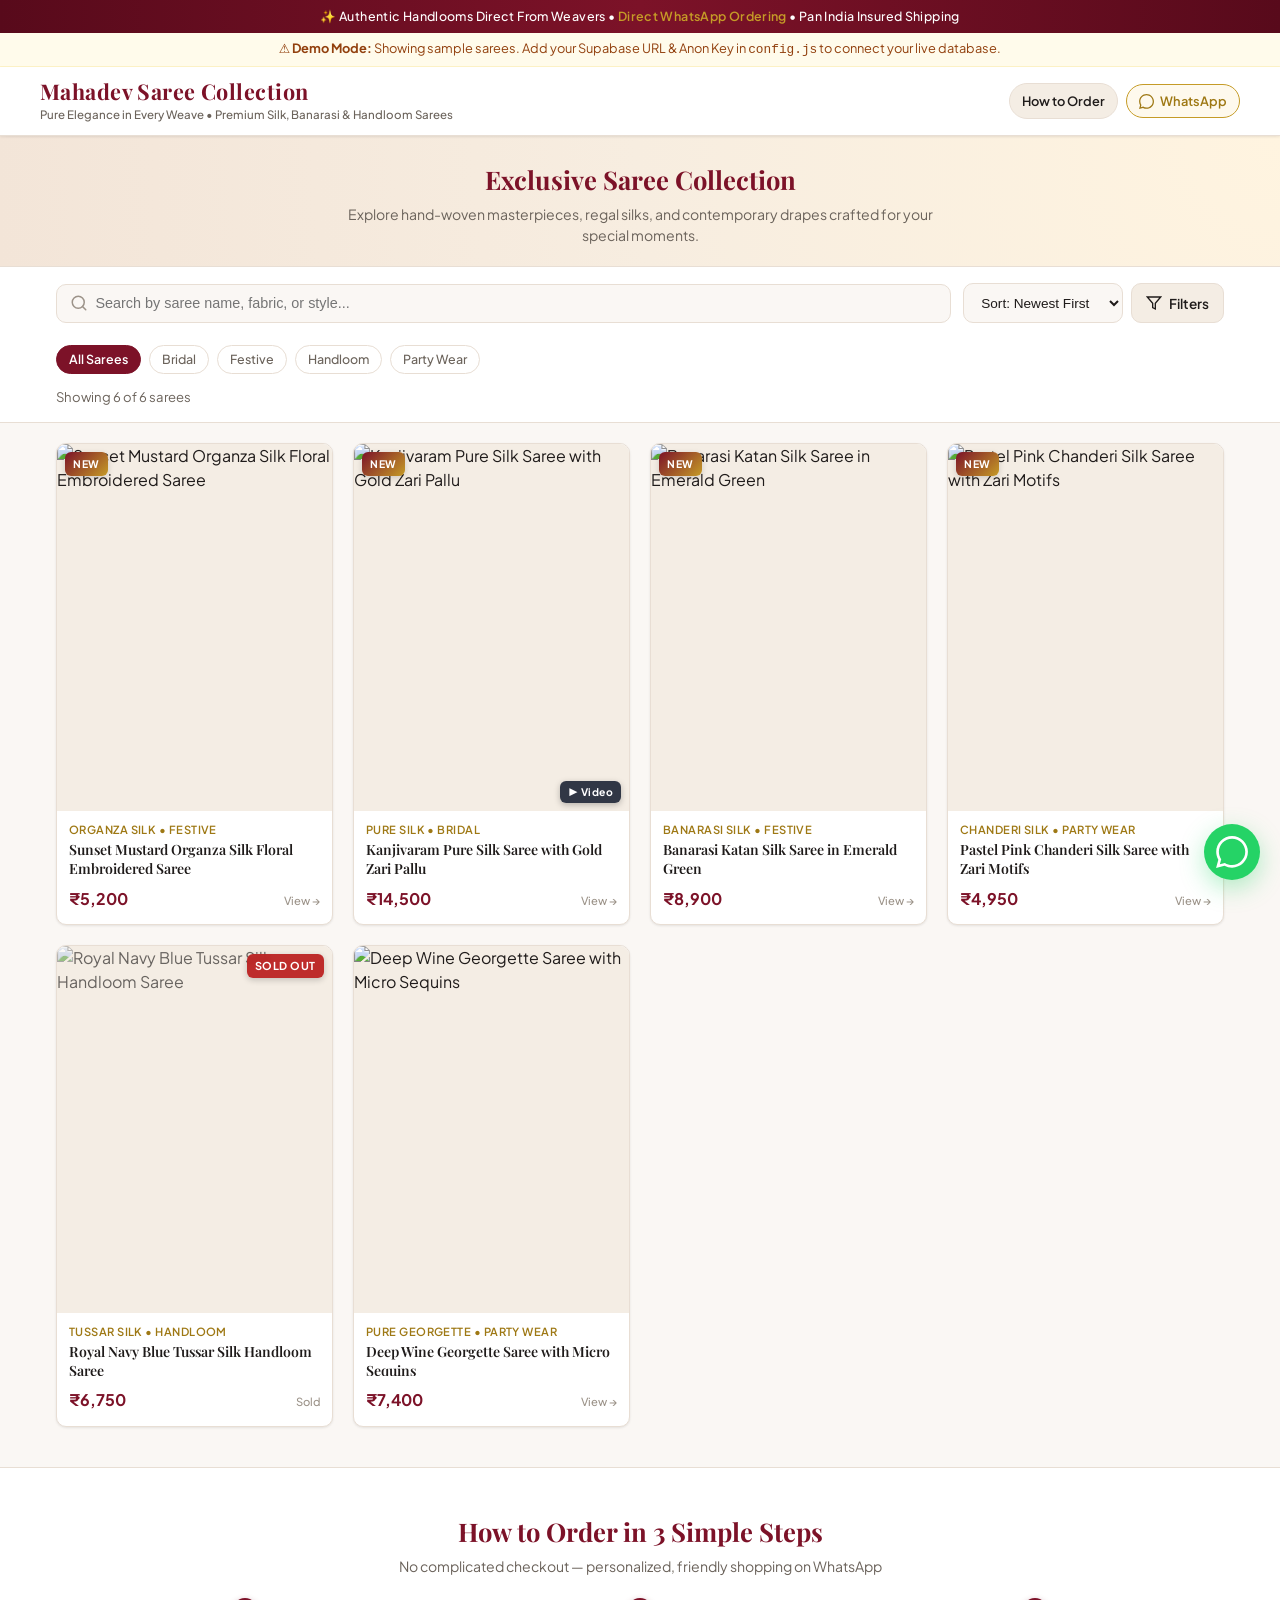
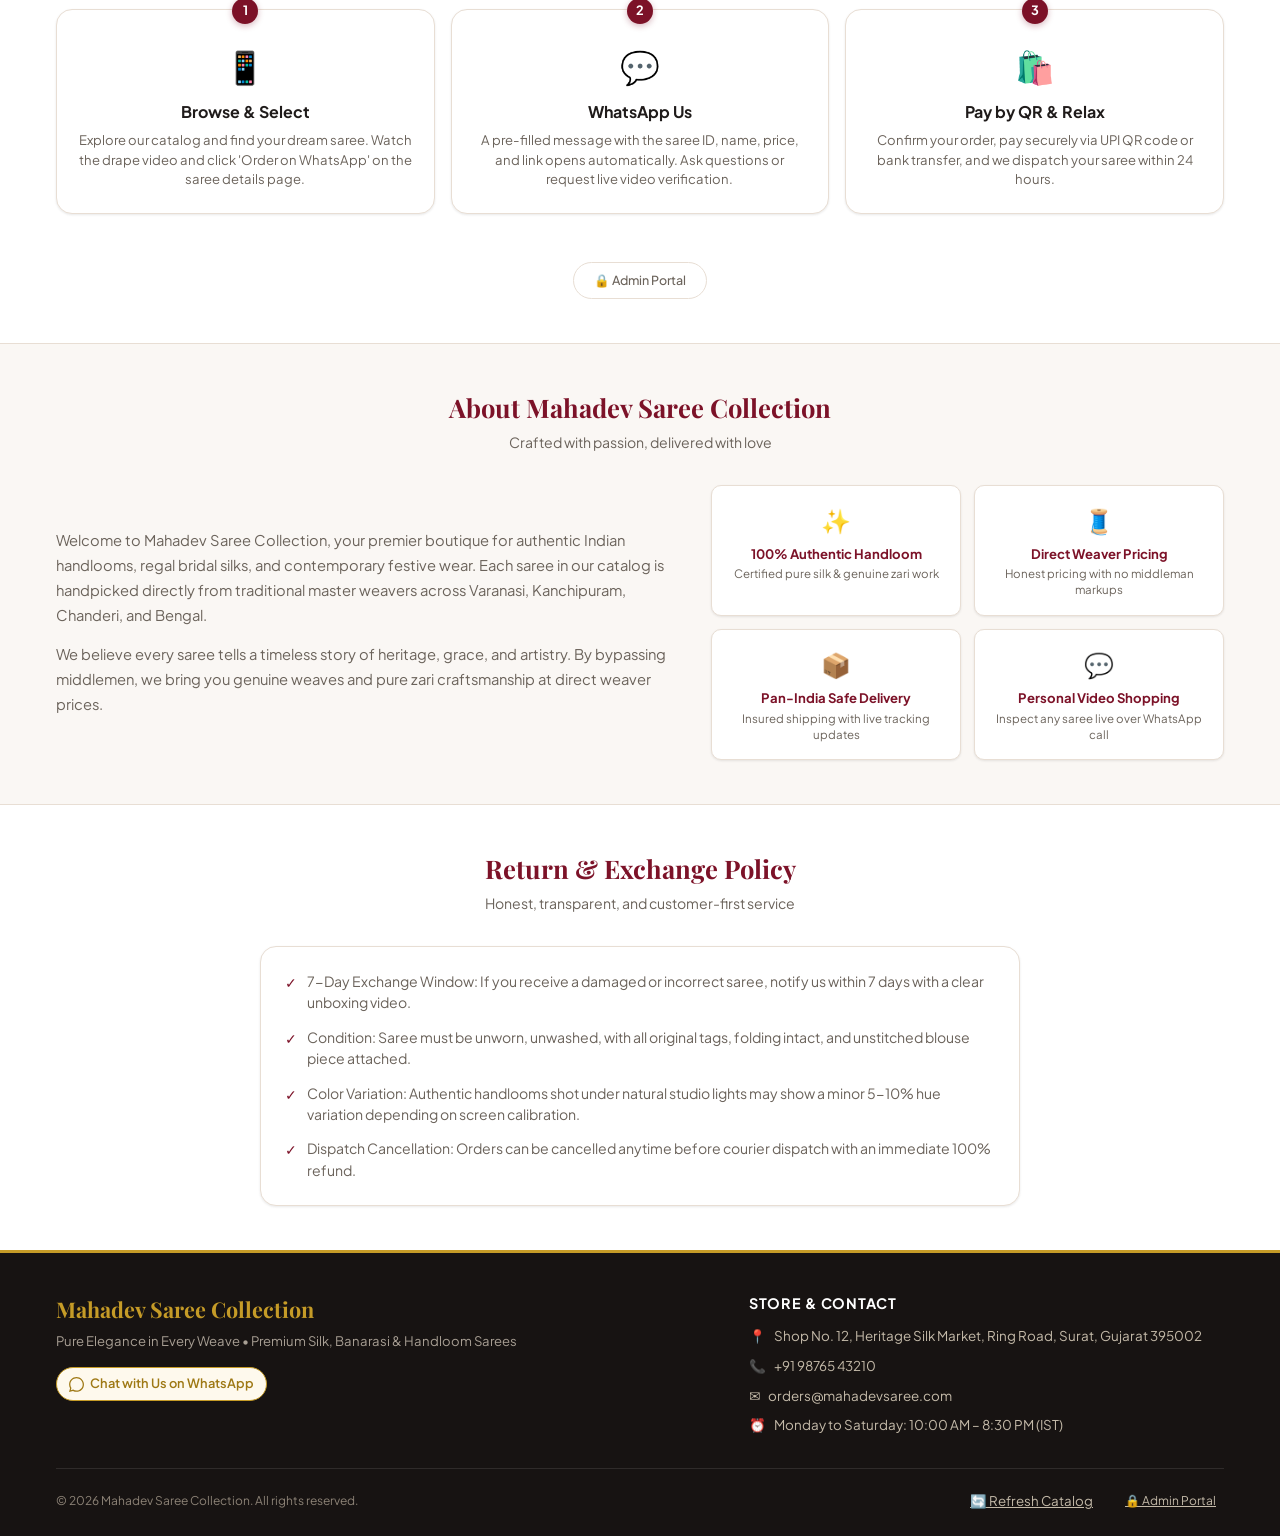
==== commit 9975cc14: "modify the price input format" ====
--- a/index.html
+++ b/index.html
@@ -169,7 +169,7 @@
                 class="price-range-input" 
                 min="0" 
                 max="50000" 
-                step="250" 
+                step="10" 
                 value="50000"
                 aria-label="Filter by maximum price"
               >
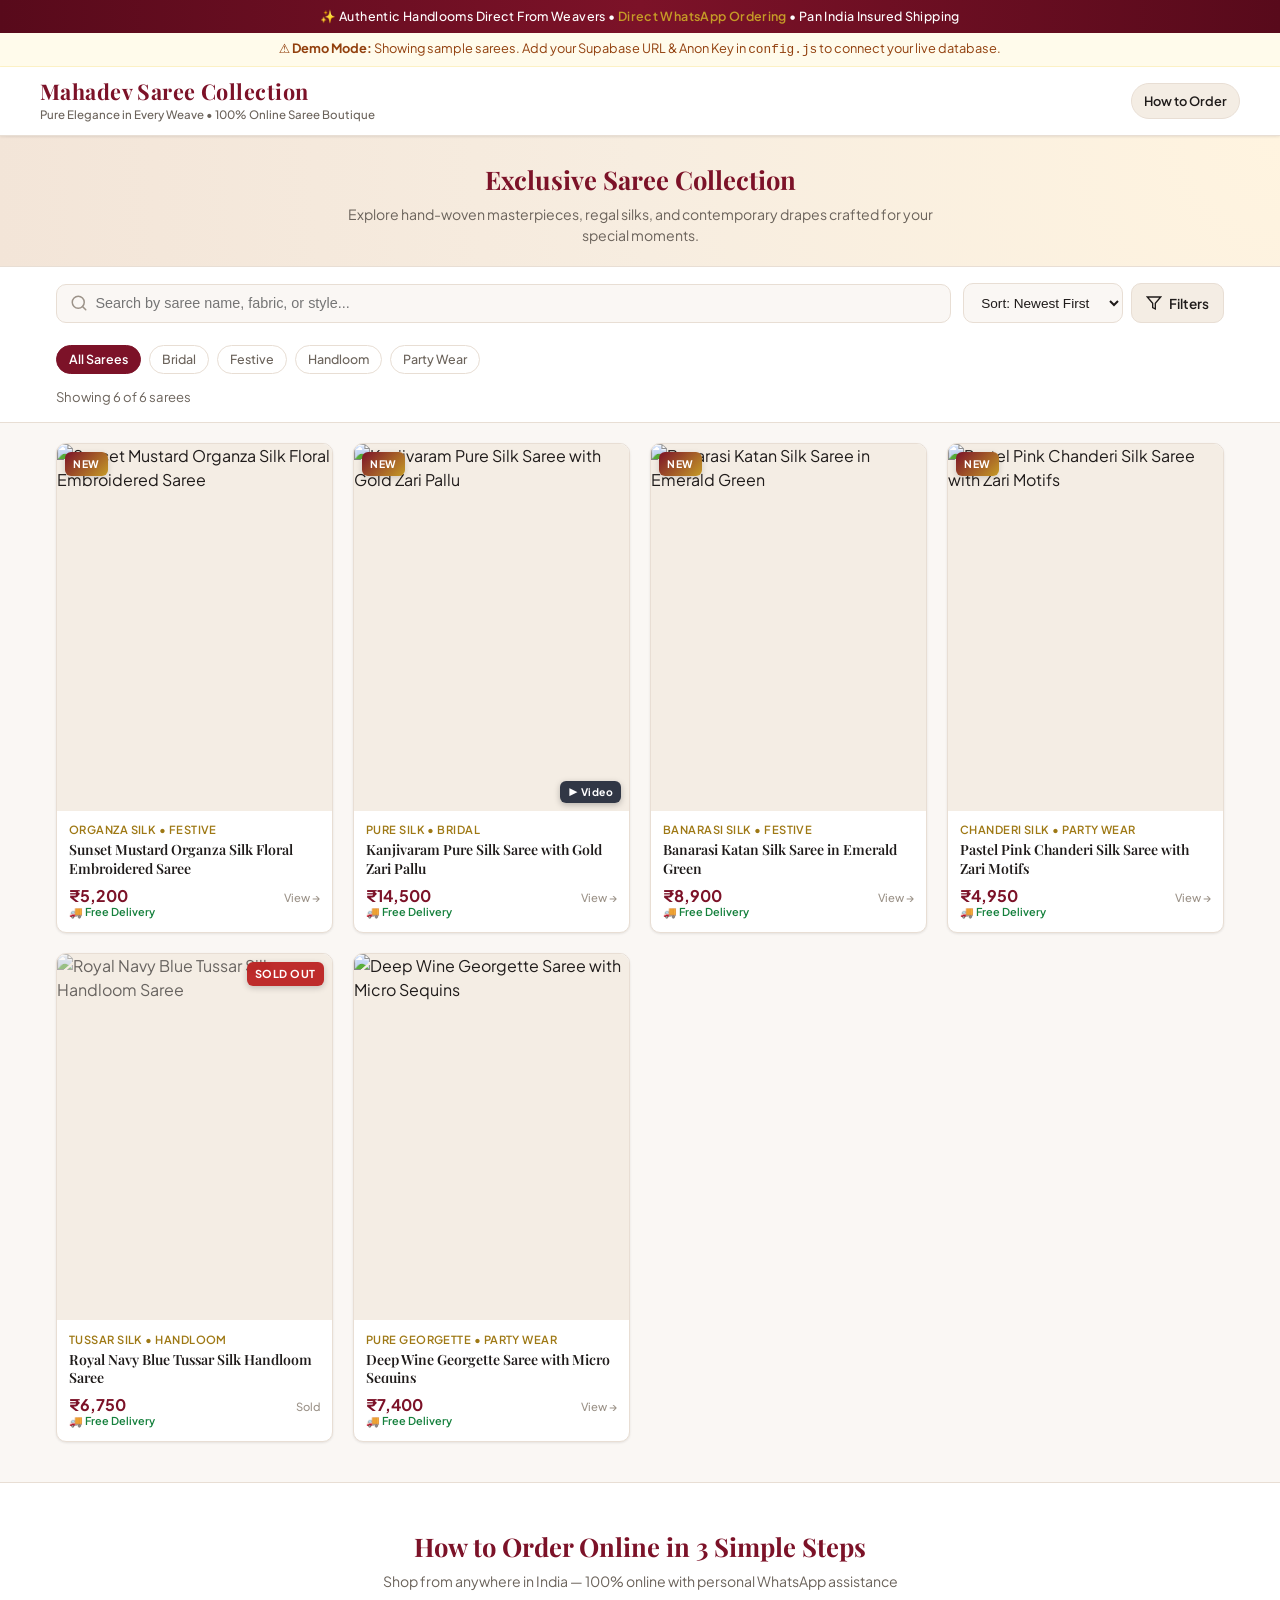
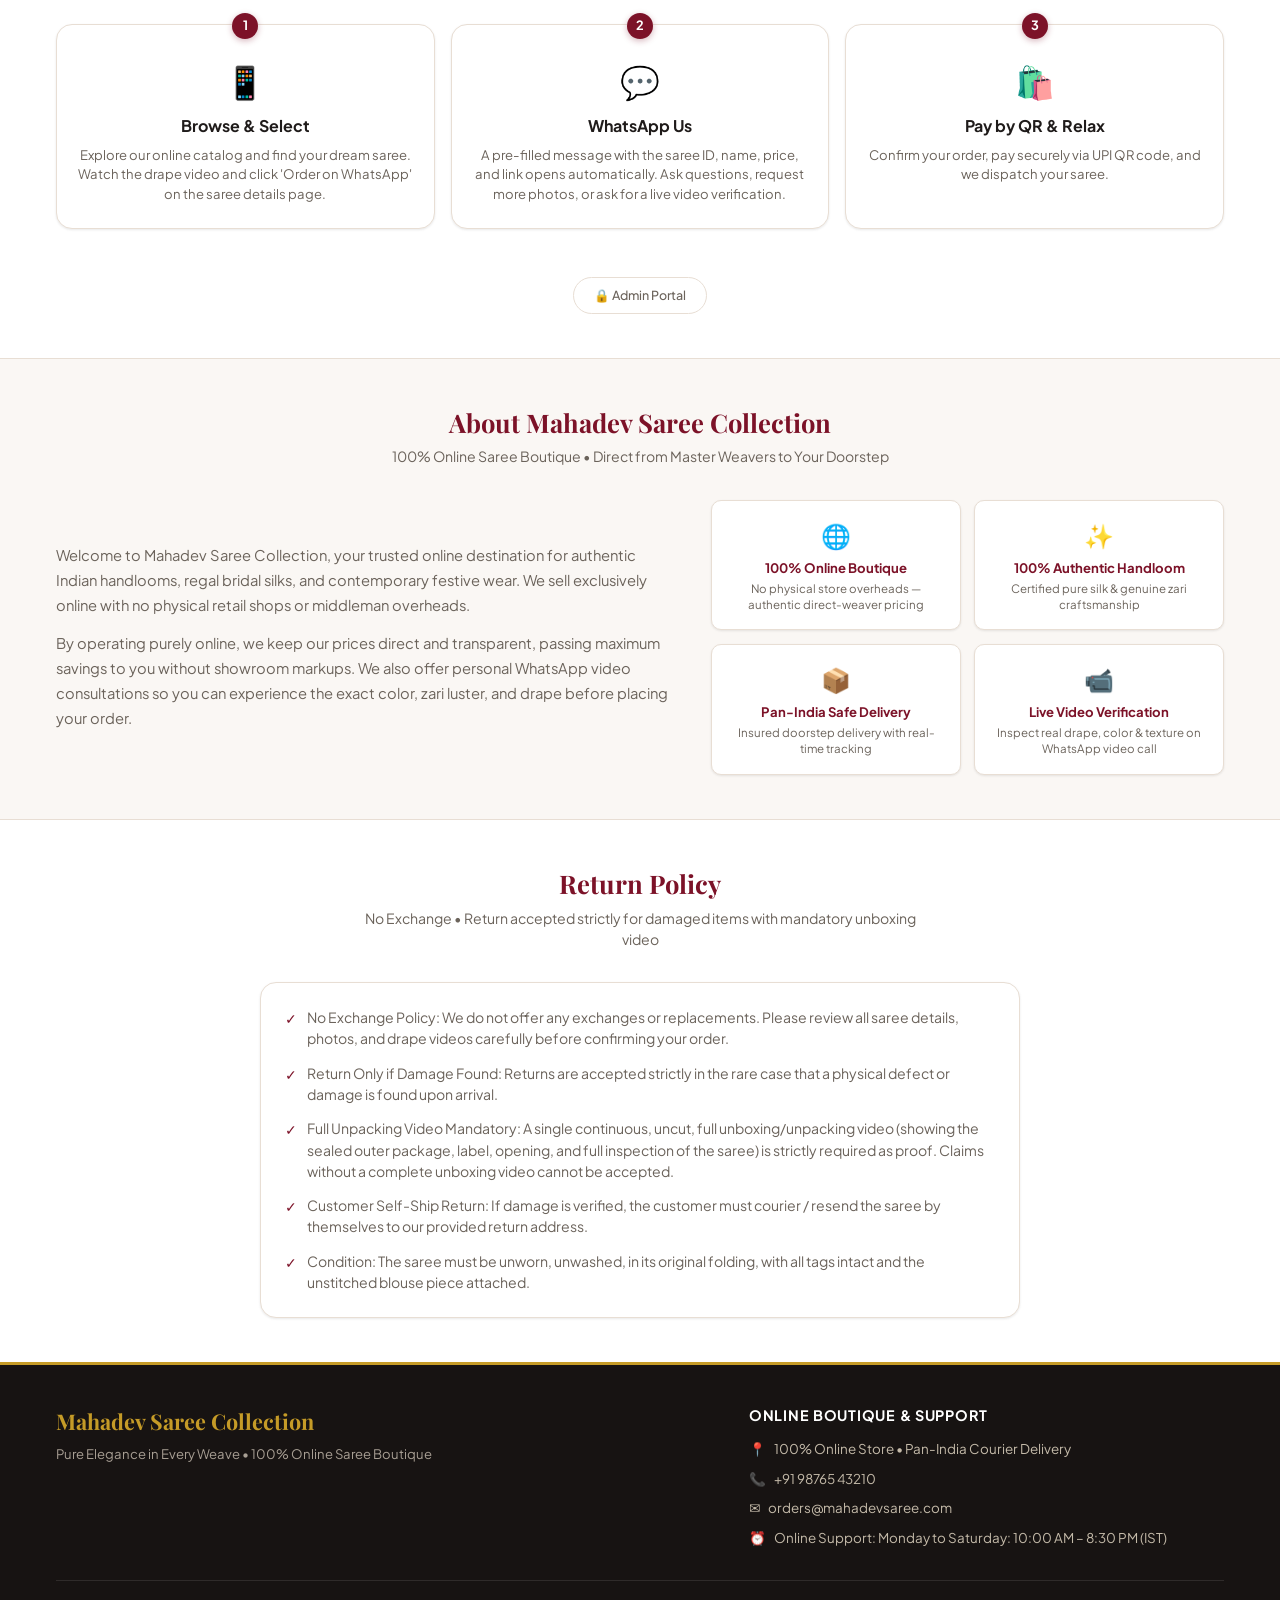
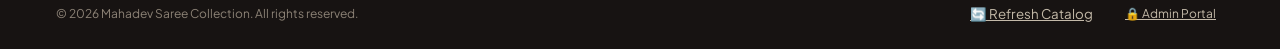
==== commit b82fa9b3: "added the auto fillup form using text functionality" ====
--- a/index.html
+++ b/index.html
@@ -1,37 +1,47 @@
 <!DOCTYPE html>
 <html lang="en">
+
 <head>
   <meta charset="UTF-8">
   <meta name="viewport" content="width=device-width, initial-scale=1.0">
-  
+
   <!-- Primary Meta Tags -->
   <title id="meta-title">Mahadev Saree Collection | Handloom, Silk & Bridal Sarees</title>
   <meta name="title" id="meta-tag-title" content="Mahadev Saree Collection | Handloom, Silk & Bridal Sarees">
-  <meta name="description" id="meta-description" content="Discover handpicked Kanjivaram, Banarasi, Chanderi, and pure silk sarees directly from master weavers. Fast order confirmation via WhatsApp.">
-  <meta name="keywords" content="sarees, silk sarees, banarasi saree, kanjivaram silk, wedding sarees, handloom sarees, mahadev saree collection, online saree catalog">
+  <meta name="description" id="meta-description"
+    content="Discover handpicked Kanjivaram, Banarasi, Chanderi, and pure silk sarees directly from master weavers. Fast order confirmation via WhatsApp.">
+  <meta name="keywords"
+    content="sarees, silk sarees, banarasi saree, kanjivaram silk, wedding sarees, handloom sarees, mahadev saree collection, online saree catalog">
   <meta name="theme-color" content="#7c1228">
-  
+
   <!-- Open Graph / Facebook -->
   <meta property="og:type" content="website">
   <meta property="og:url" id="og-url" content="">
   <meta property="og:title" id="og-title" content="Mahadev Saree Collection | Handloom, Silk & Bridal Sarees">
-  <meta property="og:description" id="og-description" content="Pure Elegance in Every Weave. Explore our exclusive bridal, festive, and handloom saree collection with direct WhatsApp ordering.">
-  <meta property="og:image" id="og-image" content="https://images.unsplash.com/photo-1610030469983-98e550d6193c?auto=format&fit=crop&w=1200&q=80">
+  <meta property="og:description" id="og-description"
+    content="Pure Elegance in Every Weave. Explore our exclusive bridal, festive, and handloom saree collection with direct WhatsApp ordering.">
+  <meta property="og:image" id="og-image"
+    content="https://images.unsplash.com/photo-1610030469983-98e550d6193c?auto=format&fit=crop&w=1200&q=80">
 
   <!-- Twitter -->
   <meta property="twitter:card" content="summary_large_image">
   <meta property="twitter:url" id="tw-url" content="">
   <meta property="twitter:title" id="tw-title" content="Mahadev Saree Collection | Handloom, Silk & Bridal Sarees">
-  <meta property="twitter:description" id="tw-description" content="Pure Elegance in Every Weave. Explore our exclusive bridal, festive, and handloom saree collection with direct WhatsApp ordering.">
-  <meta property="twitter:image" id="tw-image" content="https://images.unsplash.com/photo-1610030469983-98e550d6193c?auto=format&fit=crop&w=1200&q=80">
+  <meta property="twitter:description" id="tw-description"
+    content="Pure Elegance in Every Weave. Explore our exclusive bridal, festive, and handloom saree collection with direct WhatsApp ordering.">
+  <meta property="twitter:image" id="tw-image"
+    content="https://images.unsplash.com/photo-1610030469983-98e550d6193c?auto=format&fit=crop&w=1200&q=80">
 
   <!-- Favicon (SVG Saree Drape Icon) -->
-  <link rel="icon" type="image/svg+xml" href="data:image/svg+xml,%3Csvg xmlns='http://www.w3.org/2000/svg' viewBox='0 0 24 24' fill='%237c1228'%3E%3Cpath d='M12 2L2 22h20L12 2zm0 4.5l5.5 11h-11L12 6.5z'/%3E%3C/svg%3E">
+  <link rel="icon" type="image/svg+xml"
+    href="data:image/svg+xml,%3Csvg xmlns='http://www.w3.org/2000/svg' viewBox='0 0 24 24' fill='%237c1228'%3E%3Cpath d='M12 2L2 22h20L12 2zm0 4.5l5.5 11h-11L12 6.5z'/%3E%3C/svg%3E">
 
   <!-- Google Fonts Preconnect & Stylesheet -->
   <link rel="preconnect" href="https://fonts.googleapis.com">
   <link rel="preconnect" href="https://fonts.gstatic.com" crossorigin>
-  <link href="https://fonts.googleapis.com/css2?family=Playfair+Display:ital,wght@0,600;0,700;1,600&family=Plus+Jakarta+Sans:wght@400;500;600;700&display=swap" rel="stylesheet">
+  <link
+    href="https://fonts.googleapis.com/css2?family=Playfair+Display:ital,wght@0,600;0,700;1,600&family=Plus+Jakarta+Sans:wght@400;500;600;700&display=swap"
+    rel="stylesheet">
 
   <!-- App Stylesheet -->
   <link rel="stylesheet" href="styles.css">
@@ -39,16 +49,19 @@
   <!-- Supabase JS Client (Pinned Version from CDN) -->
   <script src="https://cdn.jsdelivr.net/npm/@supabase/supabase-js@2.48.1/dist/umd/supabase.min.js"></script>
 </head>
+
 <body>
 
   <!-- Top Announcement Bar -->
   <div class="announcement-bar" role="banner">
-    <span>✨ Authentic Handlooms Direct From Weavers • <span class="highlight">Direct WhatsApp Ordering</span> • Pan India Insured Shipping</span>
+    <span>✨ Authentic Handlooms Direct From Weavers • <span class="highlight">Direct WhatsApp Ordering</span> • Pan
+      India Insured Shipping</span>
   </div>
 
   <!-- Demo Mode Banner (Visible only when Supabase keys are not yet configured) -->
   <div id="demo-mode-banner" class="demo-banner">
-    ⚠️ <strong>Demo Mode:</strong> Showing sample sarees. Add your Supabase URL & Anon Key in <code>config.js</code> to connect your live database.
+    ⚠️ <strong>Demo Mode:</strong> Showing sample sarees. Add your Supabase URL & Anon Key in <code>config.js</code> to
+    connect your live database.
   </div>
 
   <!-- Header -->
@@ -56,19 +69,14 @@
     <div class="container header-inner">
       <a href="#/" class="brand-link" id="brand-link" aria-label="Go to Home Catalog">
         <h1 class="brand-title" id="header-shop-name">Mahadev Saree Collection</h1>
-        <p class="brand-tagline" id="header-shop-tagline">Pure Elegance in Every Weave</p>
+        <p class="brand-tagline" id="header-shop-tagline">Pure Elegance in Every Weave • 100% Online Saree Boutique</p>
       </a>
 
       <div class="header-actions">
-        <a href="#how-to-order" class="btn-secondary" style="font-size: 0.8rem; padding: 0.35rem 0.75rem; border-radius: 9999px; min-height: 36px;">
+        <a href="#how-to-order" class="btn-secondary"
+          style="font-size: 0.8rem; padding: 0.35rem 0.75rem; border-radius: 9999px; min-height: 36px;">
           How to Order
         </a>
-        <a id="header-wa-link" href="#" target="_blank" rel="noopener noreferrer" class="btn-header-wa" aria-label="Chat with us on WhatsApp">
-          <svg width="15" height="15" viewBox="0 0 24 24" fill="currentColor">
-            <path d="M.057 24l1.687-6.163c-1.041-1.804-1.588-3.849-1.587-5.946.003-6.556 5.338-11.891 11.893-11.891 3.181.001 6.167 1.24 8.413 3.488 2.245 2.248 3.481 5.236 3.48 8.414-.003 6.557-5.338 11.892-11.893 11.892-1.99-.001-3.951-.5-5.688-1.448l-6.305 1.654zm6.597-3.807c1.676.995 3.276 1.591 5.392 1.592 5.448 0 9.886-4.434 9.889-9.885.002-5.462-4.415-9.89-9.881-9.892-5.452 0-9.887 4.434-9.889 9.884-.001 2.225.651 3.891 1.746 5.634l-.999 3.648 3.742-.981z"/>
-          </svg>
-          <span>WhatsApp</span>
-        </a>
       </div>
     </div>
   </header>
@@ -77,33 +85,30 @@
        VIEW 1: CATALOG VIEW
        ========================================================================= -->
   <main id="catalog-view" class="catalog-view">
-    
+
     <!-- Hero Banner -->
     <section class="catalog-hero">
       <div class="container">
         <h2 class="catalog-hero-title" id="catalog-hero-title">Exclusive Saree Collection</h2>
-        <p class="catalog-hero-desc" id="catalog-hero-desc">Explore hand-woven masterpieces, regal silks, and contemporary drapes crafted for your special moments.</p>
+        <p class="catalog-hero-desc" id="catalog-hero-desc">Explore hand-woven masterpieces, regal silks, and
+          contemporary drapes crafted for your special moments.</p>
       </div>
     </section>
 
     <!-- Filters & Search Bar Section -->
     <section class="filter-section">
       <div class="container">
-        
+
         <!-- Search and Sort Row -->
         <div class="search-sort-row">
           <div class="search-input-wrap">
-            <svg class="search-icon" width="18" height="18" viewBox="0 0 24 24" fill="none" stroke="currentColor" stroke-width="2" stroke-linecap="round" stroke-linejoin="round">
+            <svg class="search-icon" width="18" height="18" viewBox="0 0 24 24" fill="none" stroke="currentColor"
+              stroke-width="2" stroke-linecap="round" stroke-linejoin="round">
               <circle cx="11" cy="11" r="8"></circle>
               <line x1="21" y1="21" x2="16.65" y2="16.65"></line>
             </svg>
-            <input 
-              type="text" 
-              id="search-input" 
-              class="search-input" 
-              placeholder="Search by saree name, fabric, or style..." 
-              aria-label="Search sarees"
-            >
+            <input type="text" id="search-input" class="search-input"
+              placeholder="Search by saree name, fabric, or style..." aria-label="Search sarees">
             <button id="search-clear-btn" class="search-clear-btn" aria-label="Clear search">×</button>
           </div>
 
@@ -114,7 +119,8 @@
               <option value="price-desc">Price: High to Low</option>
             </select>
 
-            <button id="btn-toggle-filters" class="btn-filter-toggle" aria-expanded="false" aria-controls="filters-drawer">
+            <button id="btn-toggle-filters" class="btn-filter-toggle" aria-expanded="false"
+              aria-controls="filters-drawer">
               <svg width="16" height="16" viewBox="0 0 24 24" fill="none" stroke="currentColor" stroke-width="2">
                 <polygon points="22 3 2 3 10 12.46 10 19 14 21 14 12.46 22 3"></polygon>
               </svg>
@@ -132,7 +138,7 @@
         <!-- Expandable Drawer for Detailed Filters -->
         <div id="filters-drawer" class="filters-drawer">
           <div class="filters-grid">
-            
+
             <!-- Category Filter -->
             <div class="filter-group">
               <label for="filter-category" class="filter-label">Category</label>
@@ -163,16 +169,8 @@
                 <span class="filter-label">Max Price</span>
                 <span id="price-slider-value" style="font-weight: 700; color: var(--color-primary);">₹0</span>
               </div>
-              <input 
-                type="range" 
-                id="filter-price-range" 
-                class="price-range-input" 
-                min="0" 
-                max="50000" 
-                step="10" 
-                value="50000"
-                aria-label="Filter by maximum price"
-              >
+              <input type="range" id="filter-price-range" class="price-range-input" min="0" max="50000" step="10"
+                value="50000" aria-label="Filter by maximum price">
             </div>
           </div>
 
@@ -190,7 +188,8 @@
         <!-- Filter Count Indicator -->
         <div style="margin-top: 0.6rem; display: flex; justify-content: space-between; align-items: center;">
           <span id="results-count" class="filter-results-count">Loading sarees...</span>
-          <span id="active-filter-summary" style="font-size: 0.75rem; color: var(--color-accent-gold-dark); font-weight: 600;"></span>
+          <span id="active-filter-summary"
+            style="font-size: 0.75rem; color: var(--color-accent-gold-dark); font-weight: 600;"></span>
         </div>
 
       </div>
@@ -199,7 +198,7 @@
     <!-- Saree Cards Grid Container -->
     <section class="catalog-content">
       <div class="container">
-        
+
         <!-- Saree Cards Grid (Populated by app.js) -->
         <div id="saree-grid" class="saree-grid" aria-live="polite">
           <!-- Loading skeletons rendered here on initial load -->
@@ -209,7 +208,8 @@
         <div id="empty-state" class="state-box" style="display: none;">
           <div class="state-icon">🔍</div>
           <h3 class="state-title">No Sarees Found</h3>
-          <p class="state-desc">We couldn't find any sarees matching your selected filters or search terms. Try clearing your filters.</p>
+          <p class="state-desc">We couldn't find any sarees matching your selected filters or search terms. Try clearing
+            your filters.</p>
           <div class="state-actions">
             <button id="btn-empty-reset" class="btn-primary">Clear All Filters</button>
           </div>
@@ -219,7 +219,8 @@
         <div id="error-state" class="state-box" style="display: none;">
           <div class="state-icon">⚠️</div>
           <h3 class="state-title">Unable to Load Catalog</h3>
-          <p id="error-message" class="state-desc">Could not connect to the database. Please check your internet connection or verify your Supabase settings.</p>
+          <p id="error-message" class="state-desc">Could not connect to the database. Please check your internet
+            connection or verify your Supabase settings.</p>
           <div class="state-actions">
             <button id="btn-retry" class="btn-primary">Retry</button>
             <button id="btn-load-fallback" class="btn-secondary">Load Sample Catalog</button>
@@ -237,7 +238,7 @@
        ========================================================================= -->
   <main id="detail-view" class="detail-view">
     <div class="container">
-      
+
       <!-- Back Navigation Bar -->
       <div class="back-btn-row">
         <a href="#/" id="btn-back-to-catalog" class="btn-back">
@@ -277,8 +278,9 @@
   <section id="how-to-order" class="info-section">
     <div class="container">
       <h2 class="section-title" id="how-it-works-title">How to Order in 3 Simple Steps</h2>
-      <p class="section-subtitle" id="how-it-works-subtitle">Personalized shopping made effortless through direct WhatsApp support</p>
-      
+      <p class="section-subtitle" id="how-it-works-subtitle">Convenient 100% online shopping with personal WhatsApp
+        support</p>
+
       <div id="how-it-works-grid" class="steps-grid">
         <!-- Injected from config.js -->
       </div>
@@ -289,8 +291,9 @@
   <section id="about-us" class="info-section alt-bg">
     <div class="container">
       <h2 class="section-title" id="about-title">About Our Collection</h2>
-      <p class="section-subtitle" id="about-subtitle">Heritage weaves curated directly from traditional artisan clusters</p>
-      
+      <p class="section-subtitle" id="about-subtitle">100% Online Saree Boutique • Direct from artisan clusters across
+        India</p>
+
       <div class="about-grid">
         <div class="about-text" id="about-paragraphs">
           <!-- Injected from config.js -->
@@ -302,12 +305,12 @@
     </div>
   </section>
 
-  <!-- Return & Exchange Policy Section -->
+  <!-- Return Policy Section -->
   <section id="return-policy" class="info-section">
     <div class="container">
-      <h2 class="section-title" id="return-title">Return & Exchange Policy</h2>
-      <p class="section-subtitle" id="return-subtitle">Honest, straightforward service you can trust</p>
-      
+      <h2 class="section-title" id="return-title">Return Policy</h2>
+      <p class="section-subtitle" id="return-subtitle">No exchange • Return accepted strictly if damage is found</p>
+
       <div class="policy-card">
         <ul class="policy-list" id="policy-list">
           <!-- Injected from config.js -->
@@ -322,23 +325,16 @@
       <div class="footer-grid">
         <div>
           <h3 class="footer-brand-title" id="footer-shop-name">Mahadev Saree Collection</h3>
-          <p class="footer-brand-tagline" id="footer-shop-tagline">Pure Elegance in Every Weave</p>
-          <div style="margin-top: 1rem;">
-            <a id="footer-wa-btn" href="#" target="_blank" rel="noopener noreferrer" class="btn-header-wa" style="display: inline-flex;">
-              <svg width="15" height="15" viewBox="0 0 24 24" fill="currentColor">
-                <path d="M.057 24l1.687-6.163c-1.041-1.804-1.588-3.849-1.587-5.946.003-6.556 5.338-11.891 11.893-11.891 3.181.001 6.167 1.24 8.413 3.488 2.245 2.248 3.481 5.236 3.48 8.414-.003 6.557-5.338 11.892-11.893 11.892-1.99-.001-3.951-.5-5.688-1.448l-6.305 1.654zm6.597-3.807c1.676.995 3.276 1.591 5.392 1.592 5.448 0 9.886-4.434 9.889-9.885.002-5.462-4.415-9.89-9.881-9.892-5.452 0-9.887 4.434-9.889 9.884-.001 2.225.651 3.891 1.746 5.634l-.999 3.648 3.742-.981z"/>
-              </svg>
-              <span>Chat with Us on WhatsApp</span>
-            </a>
-          </div>
+          <p class="footer-brand-tagline" id="footer-shop-tagline">Pure Elegance in Every Weave • 100% Online Saree
+            Boutique</p>
         </div>
 
         <div>
-          <h4 class="footer-heading">Store & Contact</h4>
+          <h4 class="footer-heading">Online Boutique & Support</h4>
           <ul class="footer-contact-list">
             <li class="footer-contact-item">
               <span>📍</span>
-              <span id="footer-address">Ring Road, Surat, Gujarat</span>
+              <span id="footer-address">100% Online Store </span>
             </li>
             <li class="footer-contact-item">
               <span>📞</span>
@@ -371,16 +367,6 @@
   </footer>
 
   <!-- =========================================================================
-       FLOATING WHATSAPP BUTTON
-       ========================================================================= -->
-  <a id="floating-whatsapp-btn" href="#" target="_blank" rel="noopener noreferrer" class="floating-wa-btn" aria-label="Contact us on WhatsApp">
-    <span class="floating-wa-tooltip">Order or Inquire on WhatsApp</span>
-    <svg viewBox="0 0 24 24" fill="currentColor">
-      <path d="M.057 24l1.687-6.163c-1.041-1.804-1.588-3.849-1.587-5.946.003-6.556 5.338-11.891 11.893-11.891 3.181.001 6.167 1.24 8.413 3.488 2.245 2.248 3.481 5.236 3.48 8.414-.003 6.557-5.338 11.892-11.893 11.892-1.99-.001-3.951-.5-5.688-1.448l-6.305 1.654zm6.597-3.807c1.676.995 3.276 1.591 5.392 1.592 5.448 0 9.886-4.434 9.889-9.885.002-5.462-4.415-9.89-9.881-9.892-5.452 0-9.887 4.434-9.889 9.884-.001 2.225.651 3.891 1.746 5.634l-.999 3.648 3.742-.981z"/>
-    </svg>
-  </a>
-
-  <!-- =========================================================================
        LIGHTBOX MODAL (Tap to zoom images)
        ========================================================================= -->
   <div id="lightbox-modal" class="lightbox-modal" role="dialog" aria-modal="true" aria-label="Image Zoom Preview">
@@ -402,4 +388,5 @@
   <script src="config.js"></script>
   <script src="app.js" defer></script>
 </body>
-</html>
+
+</html>
--- a/styles.css
+++ b/styles.css
@@ -669,10 +669,31 @@
   padding-top: 0.4rem;
 }
 
+.card-price-stack {
+  display: flex;
+  flex-direction: column;
+  gap: 0.18rem;
+}
+
 .card-price {
   font-size: 1rem;
   font-weight: 700;
   color: var(--color-primary);
+  line-height: 1.1;
+}
+
+.card-shipping-tag {
+  font-size: 0.68rem;
+  font-weight: 600;
+  line-height: 1;
+}
+
+.card-shipping-tag.is-free {
+  color: #15803d;
+}
+
+.card-shipping-tag.is-paid {
+  color: #64748b;
 }
 
 .card-cta-hint {
@@ -993,20 +1014,81 @@
 .detail-price-row {
   display: flex;
   align-items: baseline;
+  justify-content: space-between;
+  flex-wrap: wrap;
   gap: 0.75rem;
-  padding-bottom: 0.5rem;
+  padding-bottom: 0.75rem;
   border-bottom: 1px solid var(--color-border);
+}
+
+.detail-price-col {
+  display: flex;
+  align-items: baseline;
+  gap: 0.75rem;
+  flex-wrap: wrap;
 }
 
 .detail-price {
   font-size: 1.75rem;
   font-weight: 800;
   color: var(--color-primary);
+  line-height: 1;
+}
+
+.detail-shipping-badge {
+  font-size: 0.75rem;
+  font-weight: 700;
+  padding: 0.22rem 0.65rem;
+  border-radius: var(--radius-full);
+  display: inline-flex;
+  align-items: center;
+  gap: 0.25rem;
+}
+
+.detail-shipping-badge.is-free {
+  background-color: #dcfce7;
+  color: #15803d;
+  border: 1px solid #bbf7d0;
+}
+
+.detail-shipping-badge.is-paid {
+  background-color: #f1f5f9;
+  color: #334155;
+  border: 1px solid #cbd5e1;
+}
+
+.detail-price-meta {
+  display: flex;
+  flex-direction: column;
+  align-items: flex-end;
+  gap: 0.15rem;
+}
+
+@media (max-width: 640px) {
+  .detail-price-meta {
+    align-items: flex-start;
+    width: 100%;
+  }
+}
+
+.detail-total-note {
+  font-size: 0.82rem;
+  color: var(--color-primary);
+  font-weight: 500;
+}
+
+.detail-total-note strong {
+  font-weight: 700;
 }
 
 .detail-tax-note {
   font-size: 0.78rem;
   color: var(--color-text-muted);
+}
+
+.highlight-free-shipping {
+  color: #15803d !important;
+  font-weight: 700 !important;
 }
 
 .specs-grid {
@@ -1057,6 +1139,41 @@
   font-size: 0.9rem;
   color: var(--color-text-muted);
   line-height: 1.6;
+}
+
+/* Policy Notice Box in Saree Detail */
+.detail-policy-notice {
+  background-color: #fffaf0;
+  border: 1px solid #fed7aa;
+  border-left: 4px solid #ea580c;
+  border-radius: var(--radius-sm, 6px);
+  padding: 0.85rem 1rem;
+  display: flex;
+  flex-direction: column;
+  gap: 0.35rem;
+}
+
+.detail-policy-notice-title {
+  font-size: 0.8rem;
+  font-weight: 700;
+  color: #9a3412;
+  text-transform: uppercase;
+  letter-spacing: 0.04em;
+  display: flex;
+  align-items: center;
+  gap: 0.35rem;
+}
+
+.detail-policy-notice-text {
+  font-size: 0.82rem;
+  color: #7c2d12;
+  line-height: 1.55;
+  margin: 0;
+}
+
+.detail-policy-notice-text strong {
+  color: #431407;
+  font-weight: 700;
 }
 
 /* Call to Action WhatsApp Order */
@@ -2353,4 +2470,600 @@
   border-radius: 4px;
 }
 
-
+/* ==============================================================================
+   CUSTOMER REVIEWS & DRAPES SECTION (SAREE DETAIL)
+   ============================================================================== */
+.detail-reviews-wrapper {
+  margin-top: 3rem;
+  border-top: 1px solid var(--color-border);
+  padding-top: 2.5rem;
+}
+
+.detail-reviews-section {
+  display: flex;
+  flex-direction: column;
+  gap: 1.75rem;
+}
+
+.reviews-section-header {
+  display: flex;
+  justify-content: space-between;
+  align-items: center;
+  flex-wrap: wrap;
+  gap: 1.25rem;
+  padding-bottom: 1.25rem;
+  border-bottom: 1px solid var(--color-border);
+}
+
+.reviews-header-info {
+  display: flex;
+  flex-direction: column;
+  gap: 0.25rem;
+}
+
+.reviews-section-title {
+  font-family: var(--font-serif);
+  font-size: 1.5rem;
+  font-weight: 700;
+  color: var(--color-primary);
+  letter-spacing: -0.01em;
+  margin: 0;
+}
+
+.reviews-section-subtitle {
+  font-size: 0.88rem;
+  color: var(--color-text-muted);
+  margin: 0;
+}
+
+.reviews-guarantee-badge {
+  background: var(--color-accent-gold-light);
+  color: var(--color-accent-gold-dark);
+  font-size: 0.8rem;
+  font-weight: 600;
+  padding: 0.35rem 0.85rem;
+  border-radius: var(--radius-full, 9999px);
+  border: 1px solid rgba(197, 155, 39, 0.25);
+}
+
+.reviews-summary-card {
+  display: flex;
+  align-items: center;
+  gap: 1.25rem;
+  background: #ffffff;
+  padding: 0.75rem 1.25rem;
+  border-radius: var(--radius-md, 8px);
+  border: 1px solid var(--color-border);
+  box-shadow: 0 2px 8px rgba(0, 0, 0, 0.03);
+}
+
+.reviews-score-col {
+  display: flex;
+  flex-direction: column;
+  align-items: center;
+  gap: 0.1rem;
+}
+
+.reviews-avg-number {
+  font-size: 1.6rem;
+  font-weight: 800;
+  color: var(--color-primary);
+  line-height: 1;
+}
+
+.reviews-avg-stars {
+  color: #f59e0b;
+  font-size: 0.95rem;
+  letter-spacing: 1px;
+}
+
+.reviews-count-meta {
+  display: flex;
+  flex-direction: column;
+  gap: 0.25rem;
+  font-size: 0.84rem;
+  color: var(--color-text-main);
+}
+
+.reviews-verified-pill {
+  font-size: 0.72rem;
+  font-weight: 600;
+  color: #15803d;
+  background: #dcfce7;
+  padding: 0.15rem 0.5rem;
+  border-radius: 4px;
+  width: fit-content;
+}
+
+.reviews-cards-list {
+  display: flex;
+  flex-direction: column;
+  gap: 1.25rem;
+}
+
+.customer-review-card {
+  background: #ffffff;
+  border: 1px solid var(--color-border);
+  border-radius: var(--radius-md, 8px);
+  padding: 1.35rem;
+  box-shadow: 0 2px 6px rgba(0, 0, 0, 0.02);
+  display: flex;
+  flex-direction: column;
+  gap: 1rem;
+  transition: transform 0.2s ease, box-shadow 0.2s ease;
+}
+
+.customer-review-card:hover {
+  box-shadow: 0 4px 12px rgba(0, 0, 0, 0.05);
+}
+
+.review-card-header {
+  display: flex;
+  justify-content: space-between;
+  align-items: flex-start;
+  gap: 1rem;
+  flex-wrap: wrap;
+}
+
+.reviewer-profile {
+  display: flex;
+  align-items: center;
+  gap: 0.75rem;
+}
+
+.reviewer-avatar {
+  width: 42px;
+  height: 42px;
+  border-radius: 50%;
+  background: linear-gradient(135deg, var(--color-primary) 0%, var(--color-primary-dark) 100%);
+  color: #ffffff;
+  font-size: 1.1rem;
+  font-weight: 700;
+  display: flex;
+  align-items: center;
+  justify-content: center;
+  flex-shrink: 0;
+  box-shadow: 0 2px 6px rgba(124, 18, 40, 0.25);
+}
+
+.reviewer-name {
+  font-size: 0.98rem;
+  font-weight: 700;
+  color: var(--color-text-main);
+  margin: 0;
+}
+
+.reviewer-badges {
+  display: flex;
+  align-items: center;
+  gap: 0.5rem;
+  margin-top: 0.15rem;
+}
+
+.review-verified-badge {
+  font-size: 0.72rem;
+  font-weight: 600;
+  color: #15803d;
+  background: #dcfce7;
+  padding: 1px 6px;
+  border-radius: 4px;
+}
+
+.review-date {
+  font-size: 0.74rem;
+  color: var(--color-text-light);
+}
+
+.review-rating-stars {
+  color: #f59e0b;
+  font-size: 1.05rem;
+  letter-spacing: 2px;
+}
+
+.review-comment-body {
+  background: var(--color-bg);
+  border-left: 3px solid var(--color-accent-gold);
+  padding: 0.85rem 1rem;
+  border-radius: 0 6px 6px 0;
+}
+
+.review-comment-text {
+  font-size: 0.92rem;
+  color: var(--color-text-main);
+  line-height: 1.55;
+  margin: 0;
+  font-style: italic;
+}
+
+.review-media-block {
+  display: flex;
+  flex-direction: column;
+  gap: 0.5rem;
+}
+
+.review-media-label {
+  font-size: 0.8rem;
+  font-weight: 600;
+  color: var(--color-text-muted);
+  text-transform: uppercase;
+  letter-spacing: 0.03em;
+}
+
+.review-photos-grid {
+  display: flex;
+  gap: 0.75rem;
+  flex-wrap: wrap;
+}
+
+.review-photo-btn {
+  position: relative;
+  width: 90px;
+  height: 115px;
+  border-radius: 6px;
+  overflow: hidden;
+  border: 1px solid var(--color-border);
+  padding: 0;
+  cursor: pointer;
+  background: #000;
+  box-shadow: 0 2px 5px rgba(0, 0, 0, 0.08);
+  transition: transform 0.2s ease, box-shadow 0.2s ease;
+}
+
+.review-photo-btn:hover {
+  transform: translateY(-2px);
+  box-shadow: 0 4px 10px rgba(0, 0, 0, 0.15);
+}
+
+.review-photo-btn img {
+  width: 100%;
+  height: 100%;
+  object-fit: cover;
+  transition: transform 0.25s ease;
+}
+
+.review-photo-btn:hover img {
+  transform: scale(1.05);
+}
+
+.review-photo-zoom-icon {
+  position: absolute;
+  bottom: 4px;
+  right: 4px;
+  background: rgba(0, 0, 0, 0.6);
+  color: #ffffff;
+  font-size: 0.68rem;
+  padding: 2px 5px;
+  border-radius: 3px;
+  pointer-events: none;
+}
+
+.review-video-embed {
+  max-width: 480px;
+  border-radius: 8px;
+  overflow: hidden;
+  border: 1px solid var(--color-border);
+  background: #000;
+}
+
+.review-video-embed.yt-aspect {
+  position: relative;
+  width: 100%;
+  padding-bottom: 56.25%;
+  height: 0;
+}
+
+.review-video-embed.yt-aspect iframe {
+  position: absolute;
+  top: 0;
+  left: 0;
+  width: 100%;
+  height: 100%;
+  border: 0;
+}
+
+.review-video-player {
+  width: 100%;
+  max-height: 360px;
+  display: block;
+  background: #000;
+}
+
+.review-empty-card {
+  text-align: center;
+  padding: 2.5rem 1.5rem;
+  background: #ffffff;
+  border: 1px dashed var(--color-border-dark);
+  border-radius: var(--radius-md, 8px);
+  display: flex;
+  flex-direction: column;
+  align-items: center;
+  gap: 0.5rem;
+}
+
+.review-empty-icon {
+  font-size: 2rem;
+  margin-bottom: 0.25rem;
+}
+
+.review-empty-card h4 {
+  font-size: 1rem;
+  font-weight: 700;
+  color: var(--color-text-main);
+  margin: 0;
+}
+
+.review-empty-card p {
+  font-size: 0.86rem;
+  color: var(--color-text-muted);
+  max-width: 460px;
+  line-height: 1.5;
+  margin: 0;
+}
+
+/* ==============================================================================
+   ADMIN: SUPPLIER MESSAGE AUTO-FILL & PRICING CALCULATOR
+   ============================================================================== */
+
+/* Auto-fill Box */
+.autofill-box {
+  background: #f8fafc;
+  border: 1px solid #cbd5e1;
+  border-left: 4px solid var(--color-primary);
+  border-radius: var(--radius-md, 8px);
+  padding: 1rem 1.15rem;
+  margin-bottom: 1.5rem;
+  display: flex;
+  flex-direction: column;
+  gap: 0.75rem;
+  box-shadow: 0 1px 3px rgba(0, 0, 0, 0.02);
+}
+
+.autofill-box-header {
+  display: flex;
+  justify-content: space-between;
+  align-items: center;
+  flex-wrap: wrap;
+  gap: 0.5rem;
+}
+
+.autofill-box-title {
+  font-size: 0.95rem;
+  font-weight: 700;
+  color: #0f172a;
+  margin: 0;
+}
+
+.autofill-box-subtitle {
+  font-size: 0.76rem;
+  color: #64748b;
+  margin: 0;
+}
+
+.autofill-textarea {
+  background: #ffffff;
+  border: 1px solid #cbd5e1;
+  font-size: 0.85rem;
+  line-height: 1.45;
+  font-family: monospace, sans-serif;
+  min-height: 72px;
+  resize: vertical;
+}
+
+.autofill-controls-row {
+  display: flex;
+  justify-content: space-between;
+  align-items: center;
+  flex-wrap: wrap;
+  gap: 0.75rem;
+}
+
+.btn-autofill-action {
+  background: linear-gradient(135deg, var(--color-primary) 0%, var(--color-primary-dark) 100%);
+  color: #ffffff;
+  font-size: 0.84rem;
+  font-weight: 700;
+  padding: 0.45rem 1rem;
+  border-radius: var(--radius-sm, 6px);
+  box-shadow: 0 2px 6px rgba(124, 18, 40, 0.2);
+}
+
+.autofill-overwrite-toggle {
+  display: flex;
+  align-items: center;
+  gap: 0.4rem;
+  font-size: 0.76rem;
+  color: #475569;
+  cursor: pointer;
+  user-select: none;
+}
+
+.autofill-status-banner {
+  padding: 0.6rem 0.85rem;
+  border-radius: 6px;
+  font-size: 0.8rem;
+  line-height: 1.45;
+}
+
+.autofill-status-banner.success {
+  background: #f0fdf4;
+  border: 1px solid #bbf7d0;
+  color: #166534;
+}
+
+.autofill-status-banner.warning {
+  background: #fffbeb;
+  border: 1px solid #fde68a;
+  color: #92400e;
+}
+
+/* Pricing Calculator Box */
+.pricing-calculator-box {
+  background: #ffffff;
+  border: 1px solid #e2e8f0;
+  border-radius: var(--radius-md, 8px);
+  padding: 1rem;
+  margin-bottom: 1.25rem;
+  box-shadow: 0 1px 3px rgba(0, 0, 0, 0.02);
+}
+
+.pricing-calc-header {
+  display: flex;
+  justify-content: space-between;
+  align-items: center;
+  flex-wrap: wrap;
+  gap: 0.5rem;
+  margin-bottom: 0.85rem;
+  padding-bottom: 0.5rem;
+  border-bottom: 1px solid #f1f5f9;
+}
+
+.pricing-calc-title {
+  font-size: 0.9rem;
+  font-weight: 700;
+  color: #1e293b;
+}
+
+.pricing-calc-note {
+  font-size: 0.74rem;
+  color: #64748b;
+}
+
+.badge-private-pill {
+  font-size: 0.68rem;
+  font-weight: 700;
+  background: #fee2e2;
+  color: #991b1b;
+  padding: 1px 6px;
+  border-radius: 4px;
+  margin-left: 0.35rem;
+}
+
+.margin-preview-pill {
+  display: inline-block;
+  margin-top: 0.25rem;
+  font-size: 0.72rem;
+  font-weight: 600;
+  color: #15803d;
+  background: #dcfce7;
+  padding: 2px 6px;
+  border-radius: 4px;
+}
+
+.price-alternatives-wrap {
+  margin-top: 0.35rem;
+  font-size: 0.72rem;
+  color: #b45309;
+}
+
+.btn-alt-price {
+  background: #fef3c7;
+  border: 1px solid #fcd34d;
+  color: #92400e;
+  font-size: 0.72rem;
+  font-weight: 700;
+  padding: 1px 6px;
+  border-radius: 4px;
+  cursor: pointer;
+  margin: 2px;
+}
+
+.btn-alt-price:hover {
+  background: #fde68a;
+}
+
+/* Auto-fill field highlight */
+.field-autofilled {
+  background-color: #f0fdf4 !important;
+  border-color: #86efac !important;
+  transition: background-color 0.4s ease, border-color 0.4s ease;
+}
+
+.field-uncertain {
+  border-color: #f59e0b !important;
+  background-color: #fffbeb !important;
+}
+
+.field-uncertain-badge {
+  font-size: 0.7rem;
+  font-weight: 600;
+  color: #b45309;
+  margin-top: 0.2rem;
+  display: flex;
+  align-items: center;
+  gap: 0.25rem;
+}
+
+.field-not-found-hint {
+  font-size: 0.7rem;
+  color: #94a3b8;
+  font-style: italic;
+  margin-top: 0.15rem;
+  display: block;
+}
+
+/* Color Chips from Photo Detection */
+.color-chips-row {
+  margin-top: 0.4rem;
+  display: flex;
+  align-items: center;
+  gap: 0.4rem;
+  flex-wrap: wrap;
+}
+
+.color-chips-label {
+  font-size: 0.72rem;
+  color: #64748b;
+  font-weight: 600;
+}
+
+.color-chips-list {
+  display: flex;
+  gap: 0.35rem;
+  flex-wrap: wrap;
+}
+
+.btn-color-chip {
+  background: #f1f5f9;
+  border: 1px solid #cbd5e1;
+  color: #1e293b;
+  font-size: 0.74rem;
+  font-weight: 600;
+  padding: 2px 8px;
+  border-radius: 9999px;
+  cursor: pointer;
+  transition: all 0.15s ease;
+}
+
+.btn-color-chip:hover {
+  background: #e2e8f0;
+  border-color: #94a3b8;
+}
+
+.btn-color-chip.active {
+  background: var(--color-primary);
+  border-color: var(--color-primary);
+  color: #ffffff;
+}
+
+/* 4 Column Grid for Desktop / Responsive */
+.form-grid-4 {
+  display: grid;
+  grid-template-columns: 1fr;
+  gap: 1rem;
+}
+
+@media (min-width: 640px) {
+  .form-grid-4 {
+    grid-template-columns: repeat(2, 1fr);
+  }
+}
+
+@media (min-width: 1024px) {
+  .form-grid-4 {
+    grid-template-columns: repeat(4, 1fr);
+  }
+}
+
+
+
+
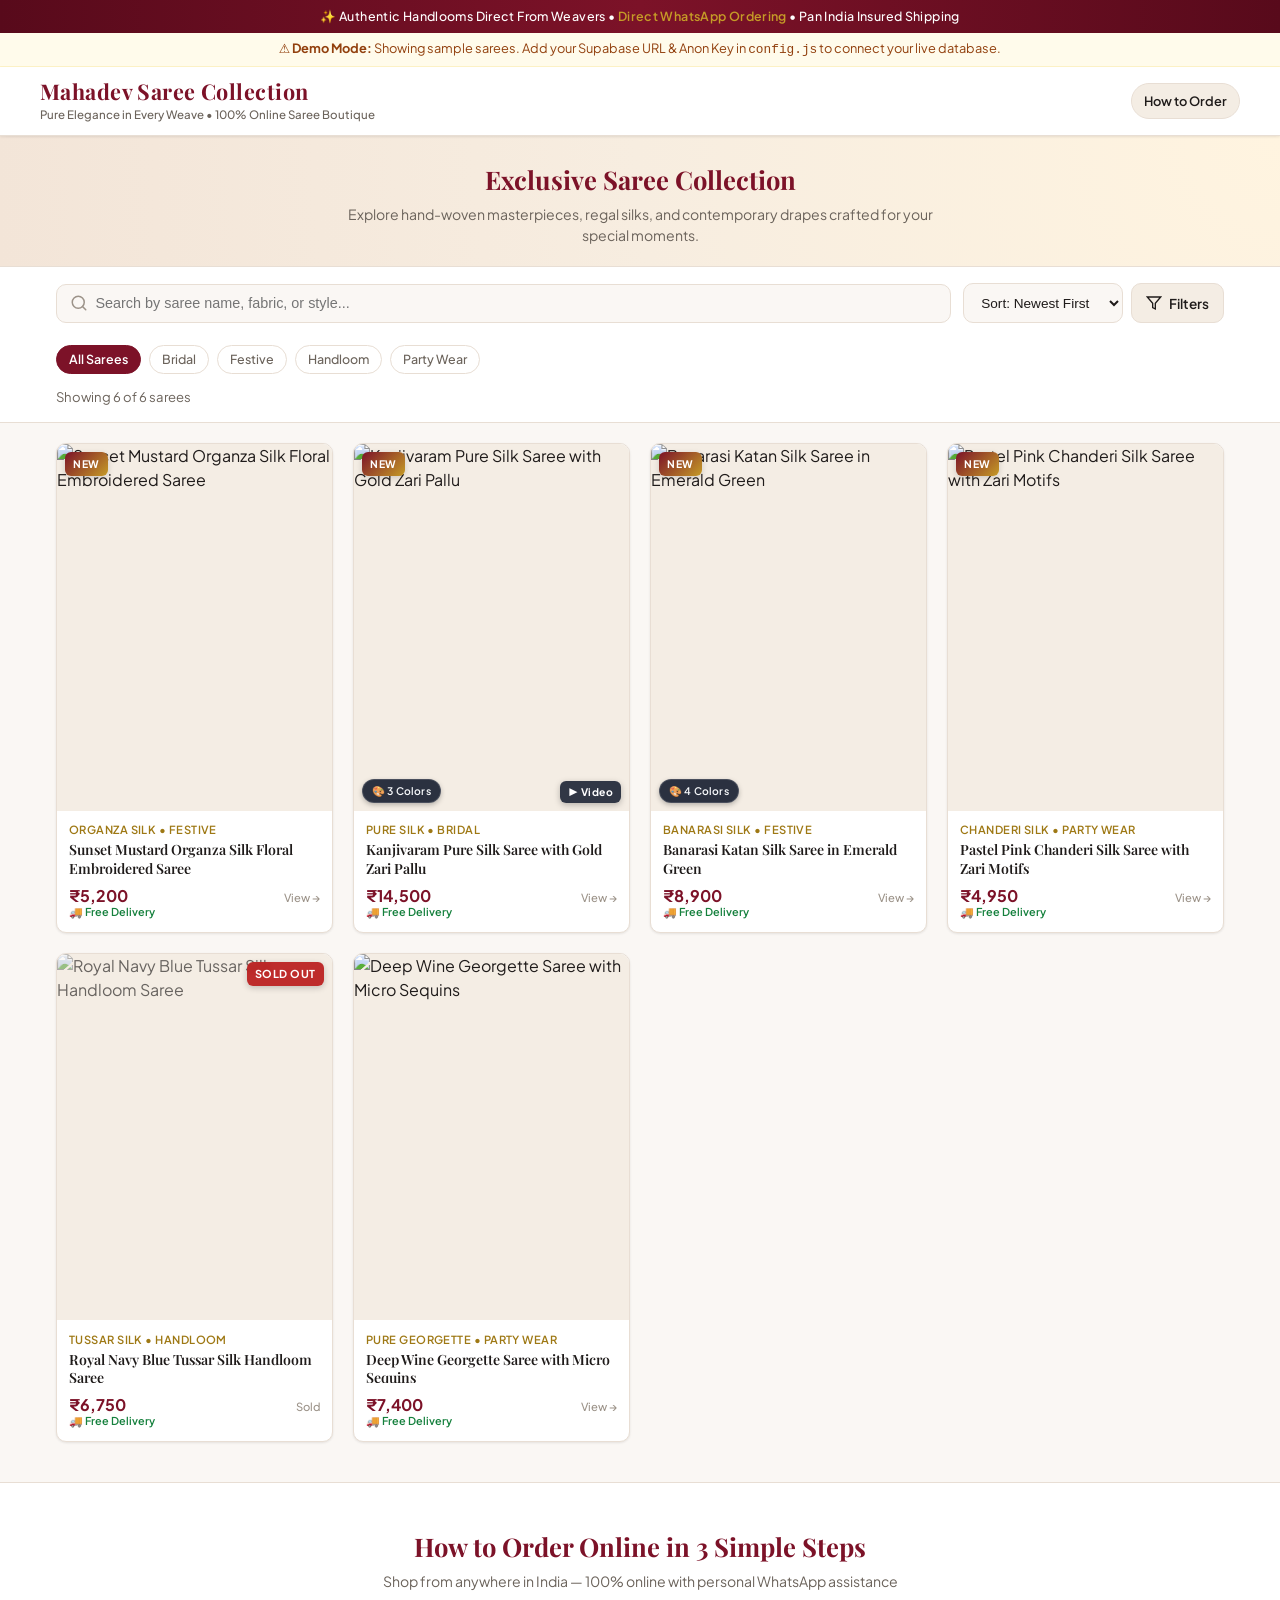
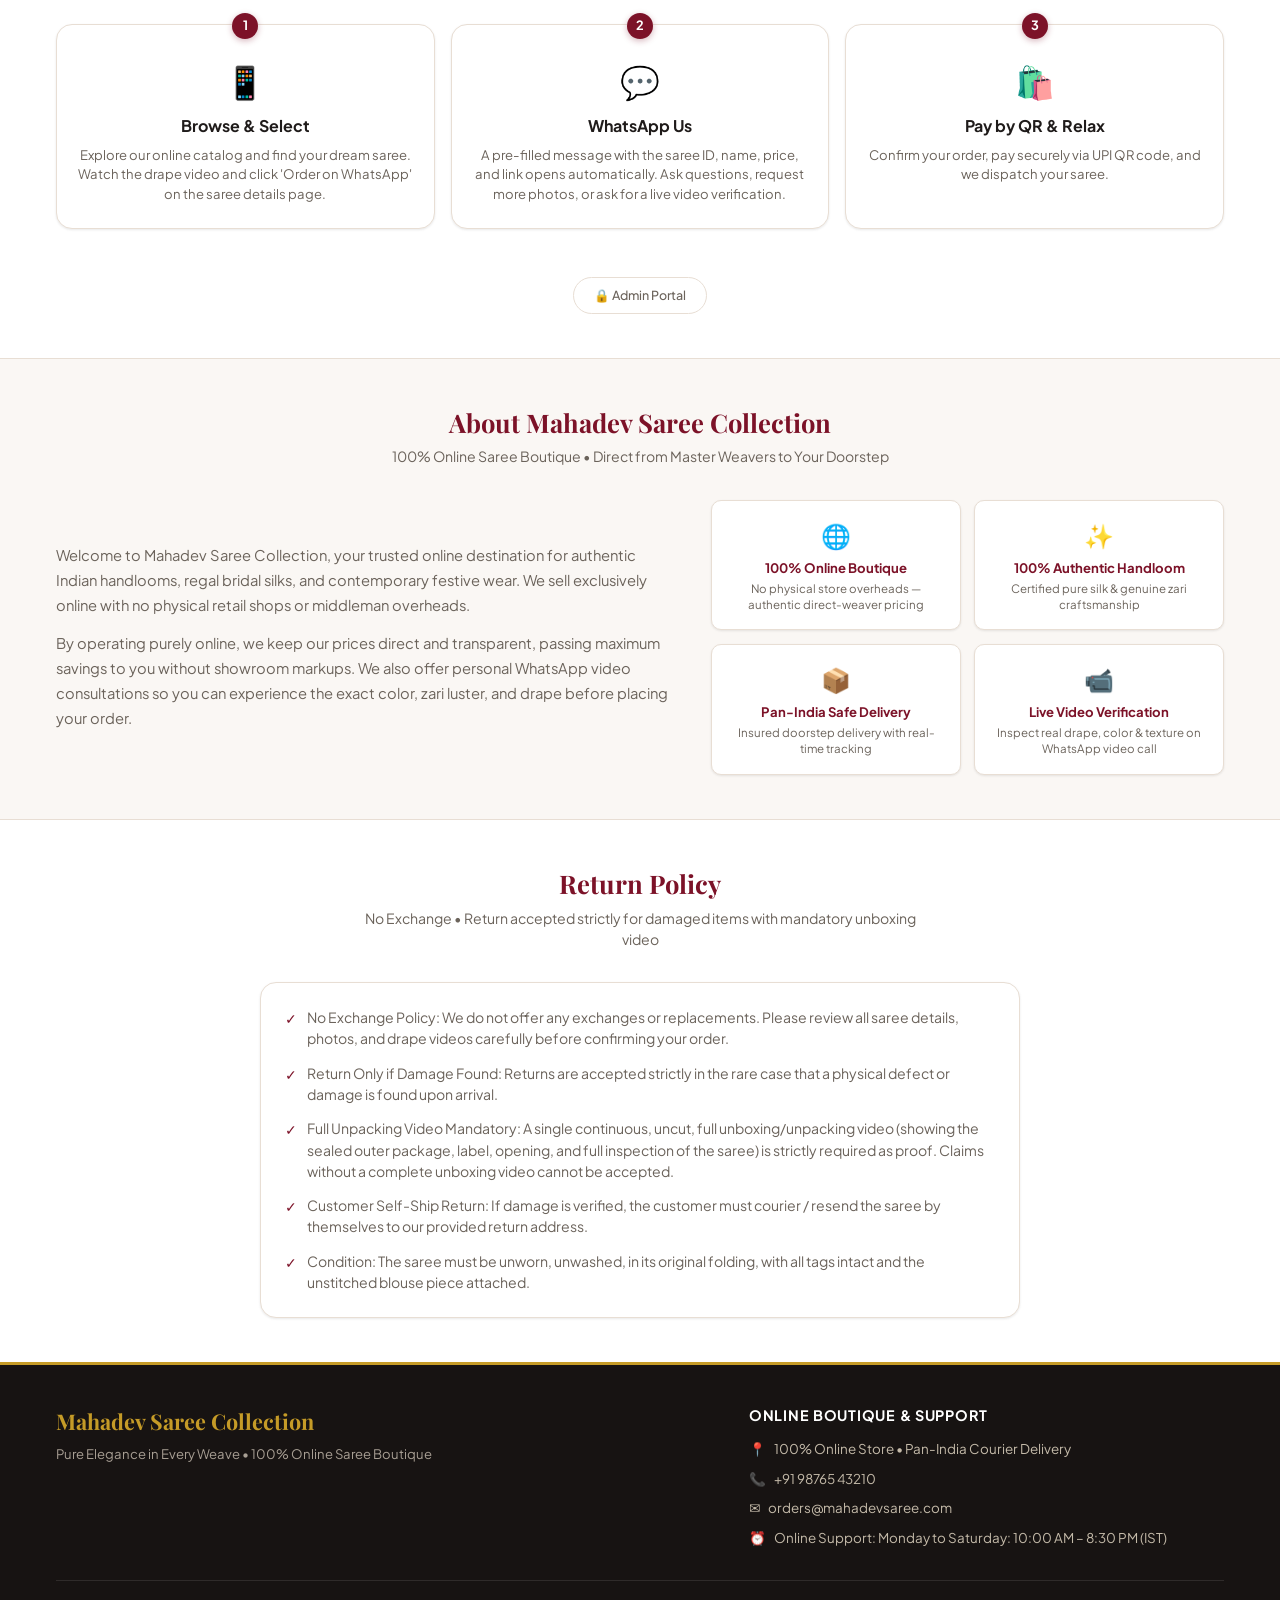
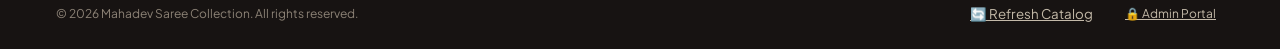
==== commit de614cd8: "added the available colour functionality" ====
--- a/index.html
+++ b/index.html
@@ -17,20 +17,18 @@
   <!-- Open Graph / Facebook -->
   <meta property="og:type" content="website">
   <meta property="og:url" id="og-url" content="">
-  <meta property="og:title" id="og-title" content="Mahadev Saree Collection | Handloom, Silk & Bridal Sarees">
+  <meta property="og:title" id="og-title" content="Mahadev Saree Collection | Handloom, Silk &amp; Bridal Sarees">
   <meta property="og:description" id="og-description"
     content="Pure Elegance in Every Weave. Explore our exclusive bridal, festive, and handloom saree collection with direct WhatsApp ordering.">
-  <meta property="og:image" id="og-image"
-    content="https://images.unsplash.com/photo-1610030469983-98e550d6193c?auto=format&fit=crop&w=1200&q=80">
+  <meta property="og:image" id="og-image" content="">
 
   <!-- Twitter -->
   <meta property="twitter:card" content="summary_large_image">
   <meta property="twitter:url" id="tw-url" content="">
-  <meta property="twitter:title" id="tw-title" content="Mahadev Saree Collection | Handloom, Silk & Bridal Sarees">
+  <meta property="twitter:title" id="tw-title" content="Mahadev Saree Collection | Handloom, Silk &amp; Bridal Sarees">
   <meta property="twitter:description" id="tw-description"
     content="Pure Elegance in Every Weave. Explore our exclusive bridal, festive, and handloom saree collection with direct WhatsApp ordering.">
-  <meta property="twitter:image" id="tw-image"
-    content="https://images.unsplash.com/photo-1610030469983-98e550d6193c?auto=format&fit=crop&w=1200&q=80">
+  <meta property="twitter:image" id="tw-image" content="">
 
   <!-- Favicon (SVG Saree Drape Icon) -->
   <link rel="icon" type="image/svg+xml"
@@ -386,6 +384,7 @@
 
   <!-- Scripts -->
   <script src="config.js"></script>
+  <script src="parser.js"></script>
   <script src="app.js" defer></script>
 </body>
 
--- a/styles.css
+++ b/styles.css
@@ -3064,6 +3064,228 @@
   }
 }
 
-
-
-
+/* ==============================================================================
+   MULTI-COLOR SELECTION & ADMIN COLOR TAGS
+   ============================================================================== */
+
+/* Admin Color Tag Manager */
+.admin-color-tags-wrap {
+  margin-top: 0.4rem;
+}
+
+.admin-color-tags-list {
+  display: flex;
+  flex-wrap: wrap;
+  gap: 0.35rem;
+  min-height: 24px;
+}
+
+.admin-color-tag-pill {
+  display: inline-flex;
+  align-items: center;
+  gap: 0.35rem;
+  background-color: #f8fafc;
+  border: 1px solid #cbd5e1;
+  padding: 3px 8px 3px 6px;
+  border-radius: 9999px;
+  font-size: 0.78rem;
+  font-weight: 600;
+  color: #1e293b;
+  box-shadow: 0 1px 2px rgba(0, 0, 0, 0.04);
+}
+
+.admin-color-tag-pill.is-primary {
+  border-color: #f59e0b;
+  background-color: #fffbeb;
+}
+
+.admin-color-tag-swatch {
+  width: 12px;
+  height: 12px;
+  border-radius: 50%;
+  display: inline-block;
+  border: 1px solid rgba(0, 0, 0, 0.15);
+  flex-shrink: 0;
+}
+
+.btn-remove-color-tag {
+  background: none;
+  border: none;
+  color: #94a3b8;
+  font-size: 0.85rem;
+  line-height: 1;
+  cursor: pointer;
+  padding: 0 2px;
+  margin-left: 2px;
+  border-radius: 50%;
+  display: inline-flex;
+  align-items: center;
+  justify-content: center;
+}
+
+.btn-remove-color-tag:hover {
+  color: #ef4444;
+}
+
+/* Admin Quick Color Presets */
+.color-presets-wrap {
+  margin-top: 0.45rem;
+  padding: 0.4rem 0.5rem;
+  background: #f8fafc;
+  border: 1px dashed #cbd5e1;
+  border-radius: var(--radius-sm);
+}
+
+.color-presets-list {
+  display: flex;
+  flex-wrap: wrap;
+  gap: 0.3rem;
+  margin-top: 0.3rem;
+}
+
+.btn-color-preset {
+  display: inline-flex;
+  align-items: center;
+  gap: 0.3rem;
+  background: #ffffff;
+  border: 1px solid #e2e8f0;
+  color: #334155;
+  font-size: 0.73rem;
+  font-weight: 600;
+  padding: 2px 7px;
+  border-radius: 4px;
+  cursor: pointer;
+  transition: all 0.15s ease;
+}
+
+.btn-color-preset:hover {
+  border-color: var(--color-primary);
+  color: var(--color-primary);
+  background-color: #fff5f7;
+}
+
+.btn-color-preset.is-added {
+  background-color: #ecfdf5;
+  border-color: #a7f3d0;
+  color: #065f46;
+}
+
+/* Customer Facing: Available Colors Selector Card */
+.detail-color-selection-box {
+  margin-top: 1.15rem;
+  margin-bottom: 0.85rem;
+  padding: 0.95rem 1rem;
+  background-color: #fdfaf6;
+  border: 1px solid #ebdcd0;
+  border-radius: var(--radius-md);
+}
+
+.detail-color-header {
+  display: flex;
+  align-items: center;
+  justify-content: space-between;
+  margin-bottom: 0.65rem;
+  flex-wrap: wrap;
+  gap: 0.35rem;
+}
+
+.detail-color-label {
+  font-size: 0.82rem;
+  font-weight: 700;
+  color: #475569;
+  text-transform: uppercase;
+  letter-spacing: 0.04em;
+}
+
+.detail-selected-color-name {
+  font-size: 0.88rem;
+  font-weight: 700;
+  color: var(--color-primary);
+}
+
+.detail-color-chips-row {
+  display: flex;
+  flex-wrap: wrap;
+  gap: 0.5rem;
+}
+
+.btn-color-variant-chip {
+  display: inline-flex;
+  align-items: center;
+  gap: 0.45rem;
+  background: #ffffff;
+  border: 1.5px solid #dcd3cb;
+  padding: 0.38rem 0.8rem;
+  border-radius: 9999px;
+  font-size: 0.82rem;
+  font-weight: 600;
+  color: #1e293b;
+  cursor: pointer;
+  transition: all 0.2s cubic-bezier(0.4, 0, 0.2, 1);
+  box-shadow: 0 1px 2px rgba(0, 0, 0, 0.04);
+}
+
+.btn-color-variant-chip:hover {
+  border-color: var(--color-primary);
+  transform: translateY(-1px);
+  box-shadow: 0 2px 4px rgba(0, 0, 0, 0.08);
+}
+
+.btn-color-variant-chip.active {
+  border-color: var(--color-primary);
+  background-color: #fff1f2;
+  color: var(--color-primary);
+  box-shadow: 0 0 0 2px rgba(124, 18, 40, 0.15);
+  font-weight: 700;
+}
+
+.btn-color-variant-chip.active::after {
+  content: '✓';
+  font-size: 0.72rem;
+  font-weight: 800;
+  margin-left: 0.15rem;
+}
+
+.color-swatch-circle {
+  width: 14px;
+  height: 14px;
+  border-radius: 50%;
+  display: inline-block;
+  border: 1px solid rgba(0, 0, 0, 0.18);
+  flex-shrink: 0;
+}
+
+.color-swatch-circle.is-light {
+  border-color: #94a3b8;
+}
+
+.detail-color-selection-tip {
+  margin: 0.6rem 0 0 0;
+  font-size: 0.76rem;
+  color: #64748b;
+  line-height: 1.4;
+}
+
+.badge-colors-count {
+  position: absolute;
+  bottom: 0.5rem;
+  left: 0.5rem;
+  background: rgba(15, 23, 42, 0.88);
+  backdrop-filter: blur(4px);
+  color: #f8fafc;
+  font-size: 0.65rem;
+  font-weight: 600;
+  letter-spacing: 0.02em;
+  padding: 0.2rem 0.55rem;
+  border-radius: 9999px;
+  z-index: 2;
+  box-shadow: 0 2px 5px rgba(0, 0, 0, 0.25);
+  display: inline-flex;
+  align-items: center;
+  gap: 0.3rem;
+  border: 1px solid rgba(255, 255, 255, 0.15);
+}
+
+
+
+
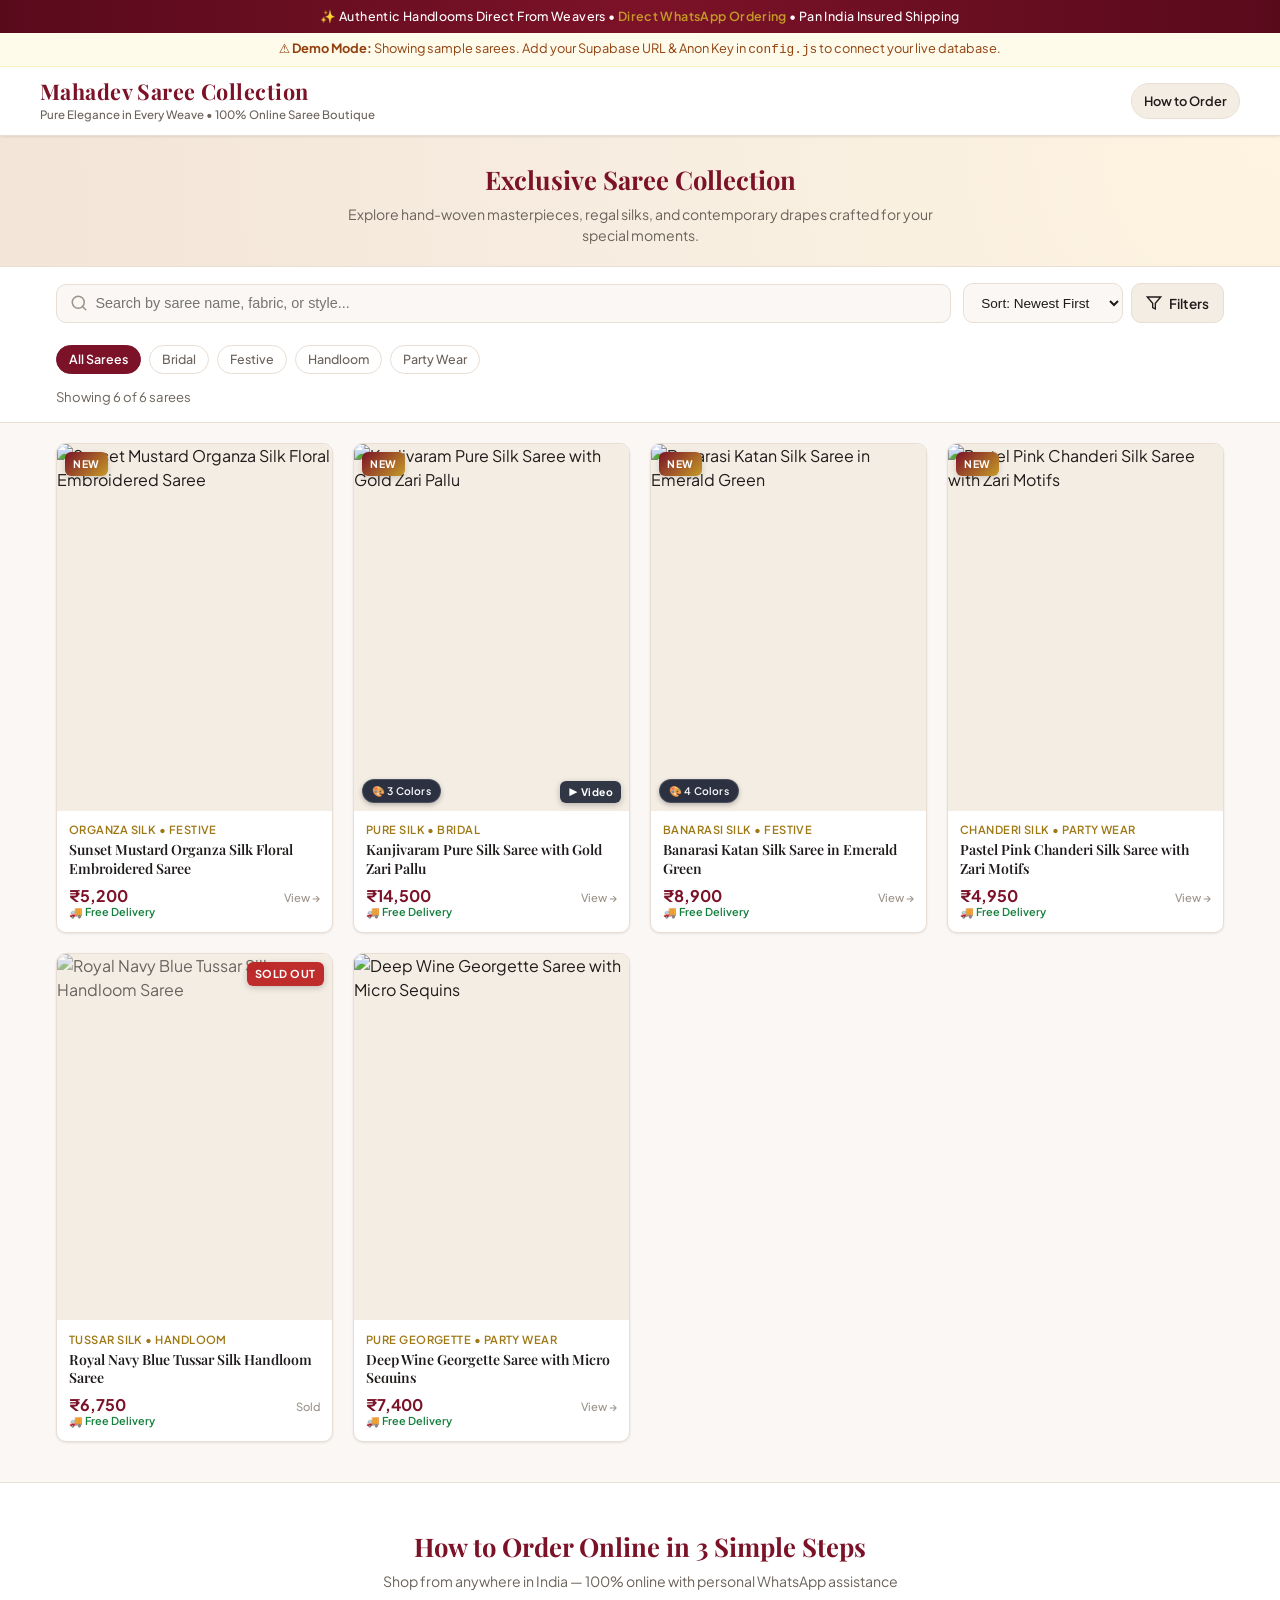
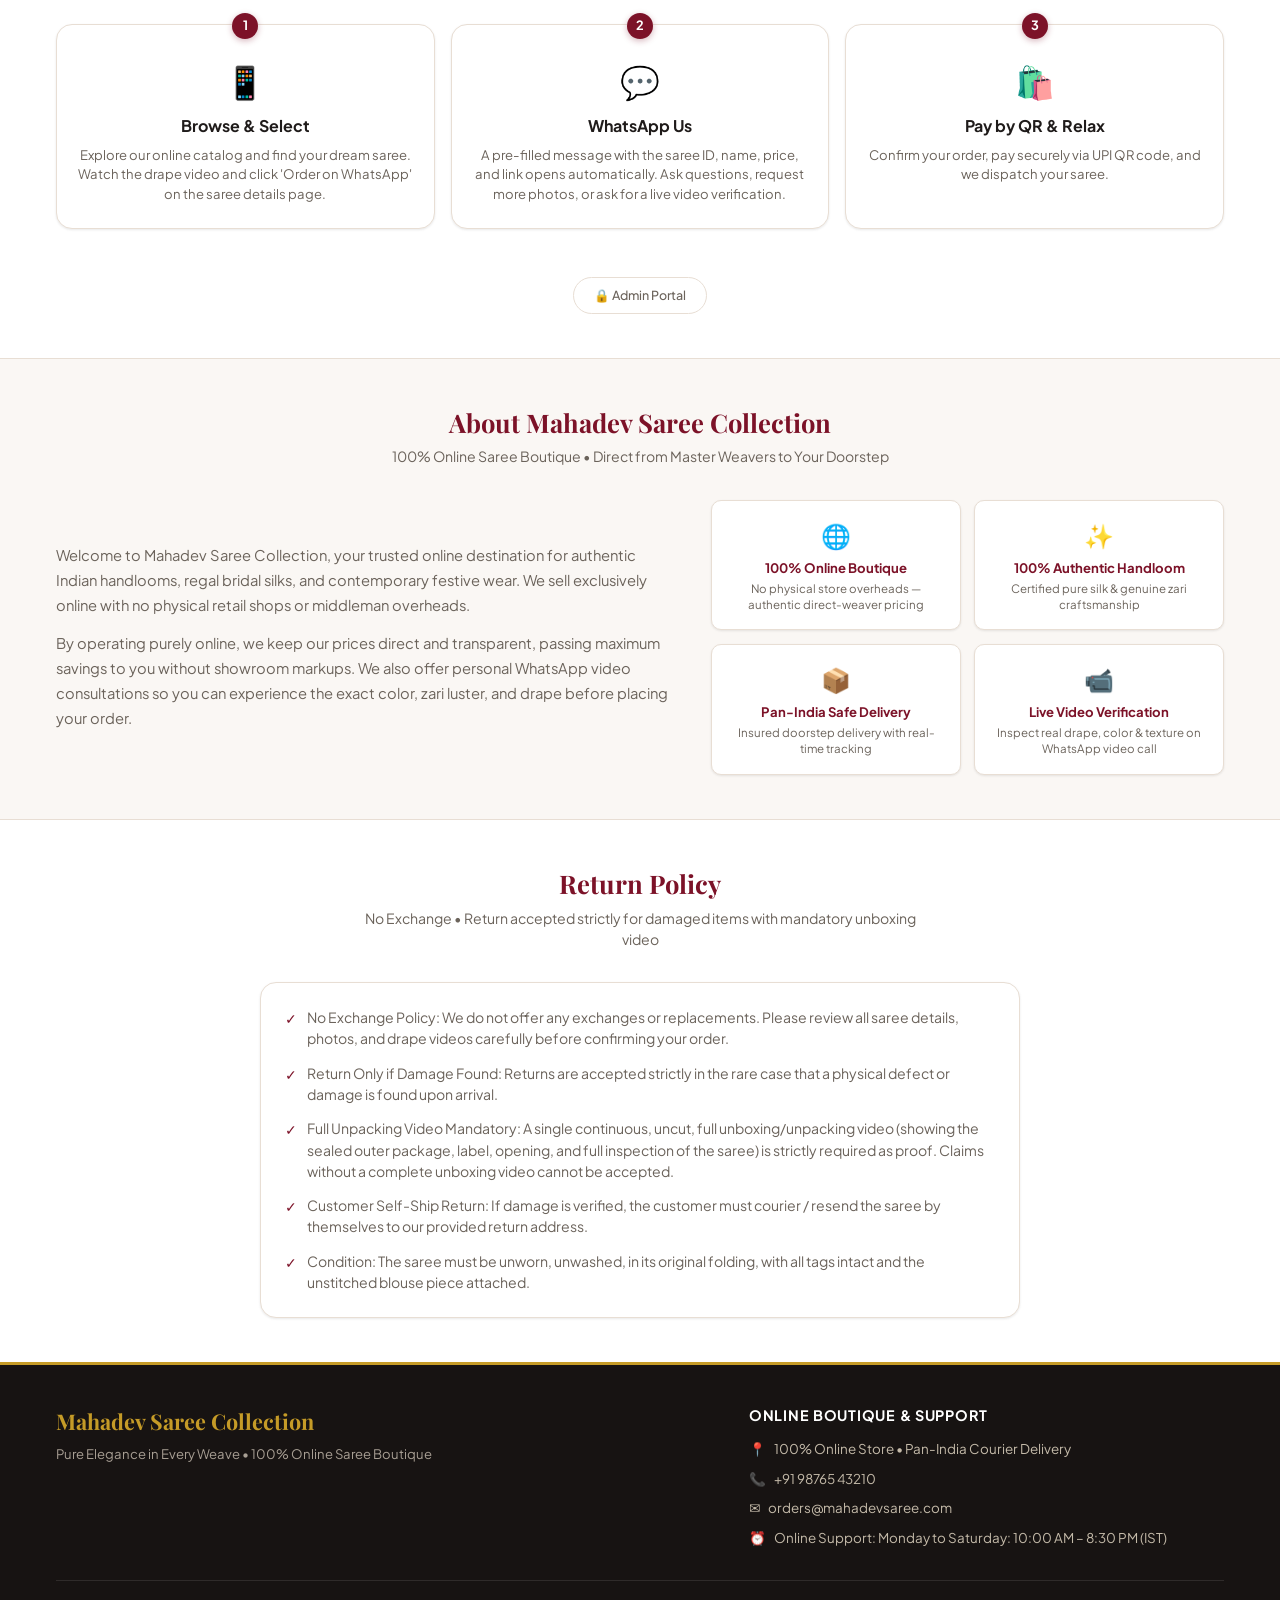
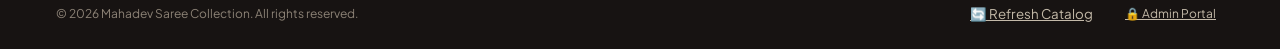
==== commit 1cd905bf: "Added the address form" ====
--- a/index.html
+++ b/index.html
@@ -365,6 +365,88 @@
   </footer>
 
   <!-- =========================================================================
+       ORDER DELIVERY ADDRESS MODAL
+       ========================================================================= -->
+  <div id="order-address-modal" class="order-address-modal" role="dialog" aria-modal="true" aria-labelledby="address-modal-title" style="display: none;">
+    <div class="address-modal-backdrop" id="address-modal-backdrop"></div>
+    <div class="address-modal-sheet">
+      <div class="address-modal-header">
+        <div class="address-modal-title-wrap">
+          <span class="address-modal-icon">📦</span>
+          <div>
+            <h3 id="address-modal-title" class="address-modal-title">Delivery Address</h3>
+            <p class="address-modal-subtitle">Enter your shipping details before placing the order on WhatsApp</p>
+          </div>
+        </div>
+        <button type="button" id="btn-close-address-modal" class="address-modal-close-btn" aria-label="Close address modal">&times;</button>
+      </div>
+
+      <!-- Saree Order Preview Card inside modal -->
+      <div class="address-order-summary" id="address-order-summary">
+        <!-- Injected dynamically in app.js -->
+      </div>
+
+      <form id="order-address-form" class="address-modal-form" novalidate>
+        <div class="form-row-2col">
+          <div class="form-group">
+            <label for="addr-name" class="form-label">Full Name <span class="required-star">*</span></label>
+            <input type="text" id="addr-name" class="form-input" placeholder="e.g. Pooja Sharma" required autocomplete="name">
+            <span class="field-error-msg" id="err-addr-name"></span>
+          </div>
+
+          <div class="form-group">
+            <label for="addr-phone" class="form-label">WhatsApp / Contact Number <span class="required-star">*</span></label>
+            <input type="tel" id="addr-phone" class="form-input" placeholder="10-digit mobile number" maxlength="10" required autocomplete="tel">
+            <span class="field-error-msg" id="err-addr-phone"></span>
+          </div>
+        </div>
+
+        <div class="form-group">
+          <label for="addr-line" class="form-label">Full Address (House / Flat / Street / Landmark) <span class="required-star">*</span></label>
+          <textarea id="addr-line" class="form-textarea" rows="2" placeholder="e.g. Flat 402, Sunshine Heights, MG Road, near Apollo Pharmacy" required autocomplete="street-address"></textarea>
+          <span class="field-error-msg" id="err-addr-line"></span>
+        </div>
+
+        <div class="form-row-3col">
+          <div class="form-group">
+            <label for="addr-pincode" class="form-label">PIN Code <span class="required-star">*</span></label>
+            <input type="text" id="addr-pincode" class="form-input" placeholder="6-digit PIN" maxlength="6" inputmode="numeric" required autocomplete="postal-code">
+            <span class="field-error-msg" id="err-addr-pincode"></span>
+            <span class="pincode-lookup-hint" id="pincode-lookup-hint"></span>
+          </div>
+
+          <div class="form-group">
+            <label for="addr-city" class="form-label">City / District <span class="required-star">*</span></label>
+            <input type="text" id="addr-city" class="form-input" placeholder="e.g. Pune" required autocomplete="address-level2">
+            <span class="field-error-msg" id="err-addr-city"></span>
+          </div>
+
+          <div class="form-group">
+            <label for="addr-state" class="form-label">State <span class="required-star">*</span></label>
+            <input type="text" id="addr-state" class="form-input" placeholder="e.g. Maharashtra" required autocomplete="address-level1">
+            <span class="field-error-msg" id="err-addr-state"></span>
+          </div>
+        </div>
+
+        <div class="address-modal-footer">
+          <div class="address-security-note">
+            <span>🛡️ Pan-India Insured Delivery • Order confirmed directly with store owner</span>
+          </div>
+          <div class="address-modal-actions">
+            <button type="button" id="btn-cancel-address" class="btn-secondary-outline">Cancel</button>
+            <button type="submit" id="btn-submit-order-whatsapp" class="btn-whatsapp-confirm">
+              <svg width="20" height="20" viewBox="0 0 24 24" fill="currentColor">
+                <path d="M.057 24l1.687-6.163c-1.041-1.804-1.588-3.849-1.587-5.946.003-6.556 5.338-11.891 11.893-11.891 3.181.001 6.167 1.24 8.413 3.488 2.245 2.248 3.481 5.236 3.48 8.414-.003 6.557-5.338 11.892-11.893 11.892-1.99-.001-3.951-.5-5.688-1.448l-6.305 1.654zm6.597-3.807c1.676.995 3.276 1.591 5.392 1.592 5.448 0 9.886-4.434 9.889-9.885.002-5.462-4.415-9.89-9.881-9.892-5.452 0-9.887 4.434-9.889 9.884-.001 2.225.651 3.891 1.746 5.634l-.999 3.648 3.742-.981z"/>
+              </svg>
+              <span>Continue to WhatsApp &rarr;</span>
+            </button>
+          </div>
+        </div>
+      </form>
+    </div>
+  </div>
+
+  <!-- =========================================================================
        LIGHTBOX MODAL (Tap to zoom images)
        ========================================================================= -->
   <div id="lightbox-modal" class="lightbox-modal" role="dialog" aria-modal="true" aria-label="Image Zoom Preview">
--- a/styles.css
+++ b/styles.css
@@ -3286,6 +3286,348 @@
   border: 1px solid rgba(255, 255, 255, 0.15);
 }
 
-
-
-
+/* =============================================================================
+   ORDER DELIVERY ADDRESS MODAL
+   ============================================================================= */
+.order-address-modal {
+  position: fixed;
+  inset: 0;
+  z-index: 1050;
+  display: flex;
+  align-items: center;
+  justify-content: center;
+  padding: 1rem;
+  opacity: 0;
+  visibility: hidden;
+  transition: opacity 0.25s ease, visibility 0.25s ease;
+}
+
+.order-address-modal.open {
+  opacity: 1;
+  visibility: visible;
+  display: flex;
+}
+
+.address-modal-backdrop {
+  position: absolute;
+  inset: 0;
+  background: rgba(15, 23, 42, 0.72);
+  backdrop-filter: blur(5px);
+}
+
+.address-modal-sheet {
+  position: relative;
+  z-index: 2;
+  width: 100%;
+  max-width: 580px;
+  max-height: 90vh;
+  overflow-y: auto;
+  background: #ffffff;
+  border-radius: var(--radius-lg, 16px);
+  box-shadow: 0 25px 50px -12px rgba(0, 0, 0, 0.35);
+  padding: 1.5rem;
+  transform: translateY(20px) scale(0.98);
+  transition: transform 0.25s cubic-bezier(0.16, 1, 0.3, 1);
+  display: flex;
+  flex-direction: column;
+}
+
+.order-address-modal.open .address-modal-sheet {
+  transform: translateY(0) scale(1);
+}
+
+.address-modal-header {
+  display: flex;
+  align-items: flex-start;
+  justify-content: space-between;
+  margin-bottom: 1.15rem;
+  padding-bottom: 0.85rem;
+  border-bottom: 1px solid #f1e9df;
+}
+
+.address-modal-title-wrap {
+  display: flex;
+  align-items: center;
+  gap: 0.75rem;
+}
+
+.address-modal-icon {
+  font-size: 1.6rem;
+  line-height: 1;
+}
+
+.address-modal-title {
+  font-family: var(--font-heading, 'Playfair Display', serif);
+  font-size: 1.25rem;
+  font-weight: 700;
+  color: var(--color-primary, #7c1228);
+  margin: 0;
+}
+
+.address-modal-subtitle {
+  font-size: 0.78rem;
+  color: #64748b;
+  margin: 0.2rem 0 0 0;
+}
+
+.address-modal-close-btn {
+  background: #f1f5f9;
+  border: none;
+  font-size: 1.5rem;
+  color: #64748b;
+  width: 34px;
+  height: 34px;
+  border-radius: 50%;
+  cursor: pointer;
+  display: flex;
+  align-items: center;
+  justify-content: center;
+  transition: all 0.2s;
+  flex-shrink: 0;
+}
+
+.address-modal-close-btn:hover {
+  background: #e2e8f0;
+  color: #0f172a;
+}
+
+/* Saree Order Summary Inside Modal */
+.address-order-summary {
+  display: flex;
+  align-items: center;
+  gap: 0.85rem;
+  padding: 0.75rem 0.9rem;
+  background-color: #fdfaf6;
+  border: 1px solid #ebdcd0;
+  border-radius: var(--radius-md, 10px);
+  margin-bottom: 1.15rem;
+}
+
+.address-summary-thumb {
+  width: 52px;
+  height: 64px;
+  object-fit: cover;
+  border-radius: var(--radius-sm, 6px);
+  border: 1px solid rgba(0, 0, 0, 0.08);
+  flex-shrink: 0;
+}
+
+.address-summary-details {
+  flex: 1;
+  min-width: 0;
+}
+
+.address-summary-name {
+  font-size: 0.88rem;
+  font-weight: 700;
+  color: #1e293b;
+  margin: 0 0 0.25rem 0;
+  white-space: nowrap;
+  overflow: hidden;
+  text-overflow: ellipsis;
+}
+
+.address-summary-meta {
+  display: flex;
+  align-items: center;
+  flex-wrap: wrap;
+  gap: 0.5rem;
+  font-size: 0.75rem;
+  color: #64748b;
+}
+
+.address-summary-color-pill {
+  display: inline-flex;
+  align-items: center;
+  gap: 0.3rem;
+  background: #ffffff;
+  padding: 0.15rem 0.45rem;
+  border-radius: 9999px;
+  border: 1px solid #e2d4c0;
+  font-weight: 600;
+  color: #334155;
+}
+
+.address-summary-price {
+  font-size: 0.95rem;
+  font-weight: 700;
+  color: var(--color-primary, #7c1228);
+  text-align: right;
+  flex-shrink: 0;
+}
+
+.address-summary-shipping {
+  display: block;
+  font-size: 0.68rem;
+  font-weight: 500;
+  color: #059669;
+}
+
+/* Modal Form Fields */
+.address-modal-form {
+  display: flex;
+  flex-direction: column;
+  gap: 0.85rem;
+}
+
+.form-row-2col {
+  display: grid;
+  grid-template-columns: 1fr 1fr;
+  gap: 0.85rem;
+}
+
+.form-row-3col {
+  display: grid;
+  grid-template-columns: 1.1fr 1.2fr 1.2fr;
+  gap: 0.75rem;
+}
+
+.form-label {
+  display: block;
+  font-size: 0.78rem;
+  font-weight: 700;
+  color: #334155;
+  text-transform: uppercase;
+  letter-spacing: 0.03em;
+  margin-bottom: 0.35rem;
+}
+
+.required-star {
+  color: #dc2626;
+  font-weight: 700;
+}
+
+.form-input,
+.form-textarea {
+  width: 100%;
+  padding: 0.65rem 0.85rem;
+  border: 1.5px solid #cbd5e1;
+  border-radius: var(--radius-sm, 8px);
+  font-family: inherit;
+  font-size: 0.86rem;
+  color: #0f172a;
+  background-color: #f8fafc;
+  transition: all 0.2s;
+  box-sizing: border-box;
+}
+
+.form-input:focus,
+.form-textarea:focus {
+  outline: none;
+  border-color: var(--color-primary, #7c1228);
+  background-color: #ffffff;
+  box-shadow: 0 0 0 3px rgba(124, 18, 40, 0.12);
+}
+
+.form-input.is-invalid,
+.form-textarea.is-invalid {
+  border-color: #dc2626;
+  background-color: #fff5f5;
+}
+
+.field-error-msg {
+  display: none;
+  font-size: 0.72rem;
+  color: #dc2626;
+  font-weight: 600;
+  margin-top: 0.25rem;
+}
+
+.field-error-msg.visible {
+  display: block;
+}
+
+.pincode-lookup-hint {
+  font-size: 0.72rem;
+  color: #0284c7;
+  display: block;
+  margin-top: 0.2rem;
+  min-height: 1rem;
+}
+
+/* Footer & Actions */
+.address-modal-footer {
+  margin-top: 0.75rem;
+  padding-top: 0.85rem;
+  border-top: 1px solid #f1e9df;
+  display: flex;
+  flex-direction: column;
+  gap: 0.75rem;
+}
+
+.address-security-note {
+  font-size: 0.73rem;
+  color: #64748b;
+  text-align: center;
+}
+
+.address-modal-actions {
+  display: flex;
+  align-items: center;
+  justify-content: flex-end;
+  gap: 0.75rem;
+}
+
+.btn-whatsapp-confirm {
+  background-color: #25d366;
+  color: #ffffff;
+  font-weight: 700;
+  padding: 0.75rem 1.35rem;
+  border-radius: 9999px;
+  display: inline-flex;
+  align-items: center;
+  gap: 0.55rem;
+  cursor: pointer;
+  border: none;
+  font-size: 0.9rem;
+  box-shadow: 0 4px 12px rgba(37, 211, 102, 0.35);
+  transition: all 0.2s cubic-bezier(0.4, 0, 0.2, 1);
+  text-decoration: none;
+}
+
+.btn-whatsapp-confirm:hover {
+  background-color: #1ebd5a;
+  transform: translateY(-1px);
+  box-shadow: 0 6px 16px rgba(37, 211, 102, 0.45);
+}
+
+.btn-secondary-outline {
+  background: transparent;
+  border: 1px solid #cbd5e1;
+  color: #475569;
+  font-weight: 600;
+  padding: 0.75rem 1.15rem;
+  border-radius: 9999px;
+  font-size: 0.85rem;
+  cursor: pointer;
+  transition: all 0.2s;
+}
+
+.btn-secondary-outline:hover {
+  background: #f1f5f9;
+  border-color: #94a3b8;
+  color: #0f172a;
+}
+
+@media (max-width: 640px) {
+  .form-row-2col,
+  .form-row-3col {
+    grid-template-columns: 1fr;
+    gap: 0.65rem;
+  }
+  .address-modal-sheet {
+    padding: 1.15rem;
+    max-height: 94vh;
+  }
+  .address-modal-actions {
+    flex-direction: column-reverse;
+  }
+  .address-modal-actions button {
+    width: 100%;
+    justify-content: center;
+  }
+}
+
+
+
+
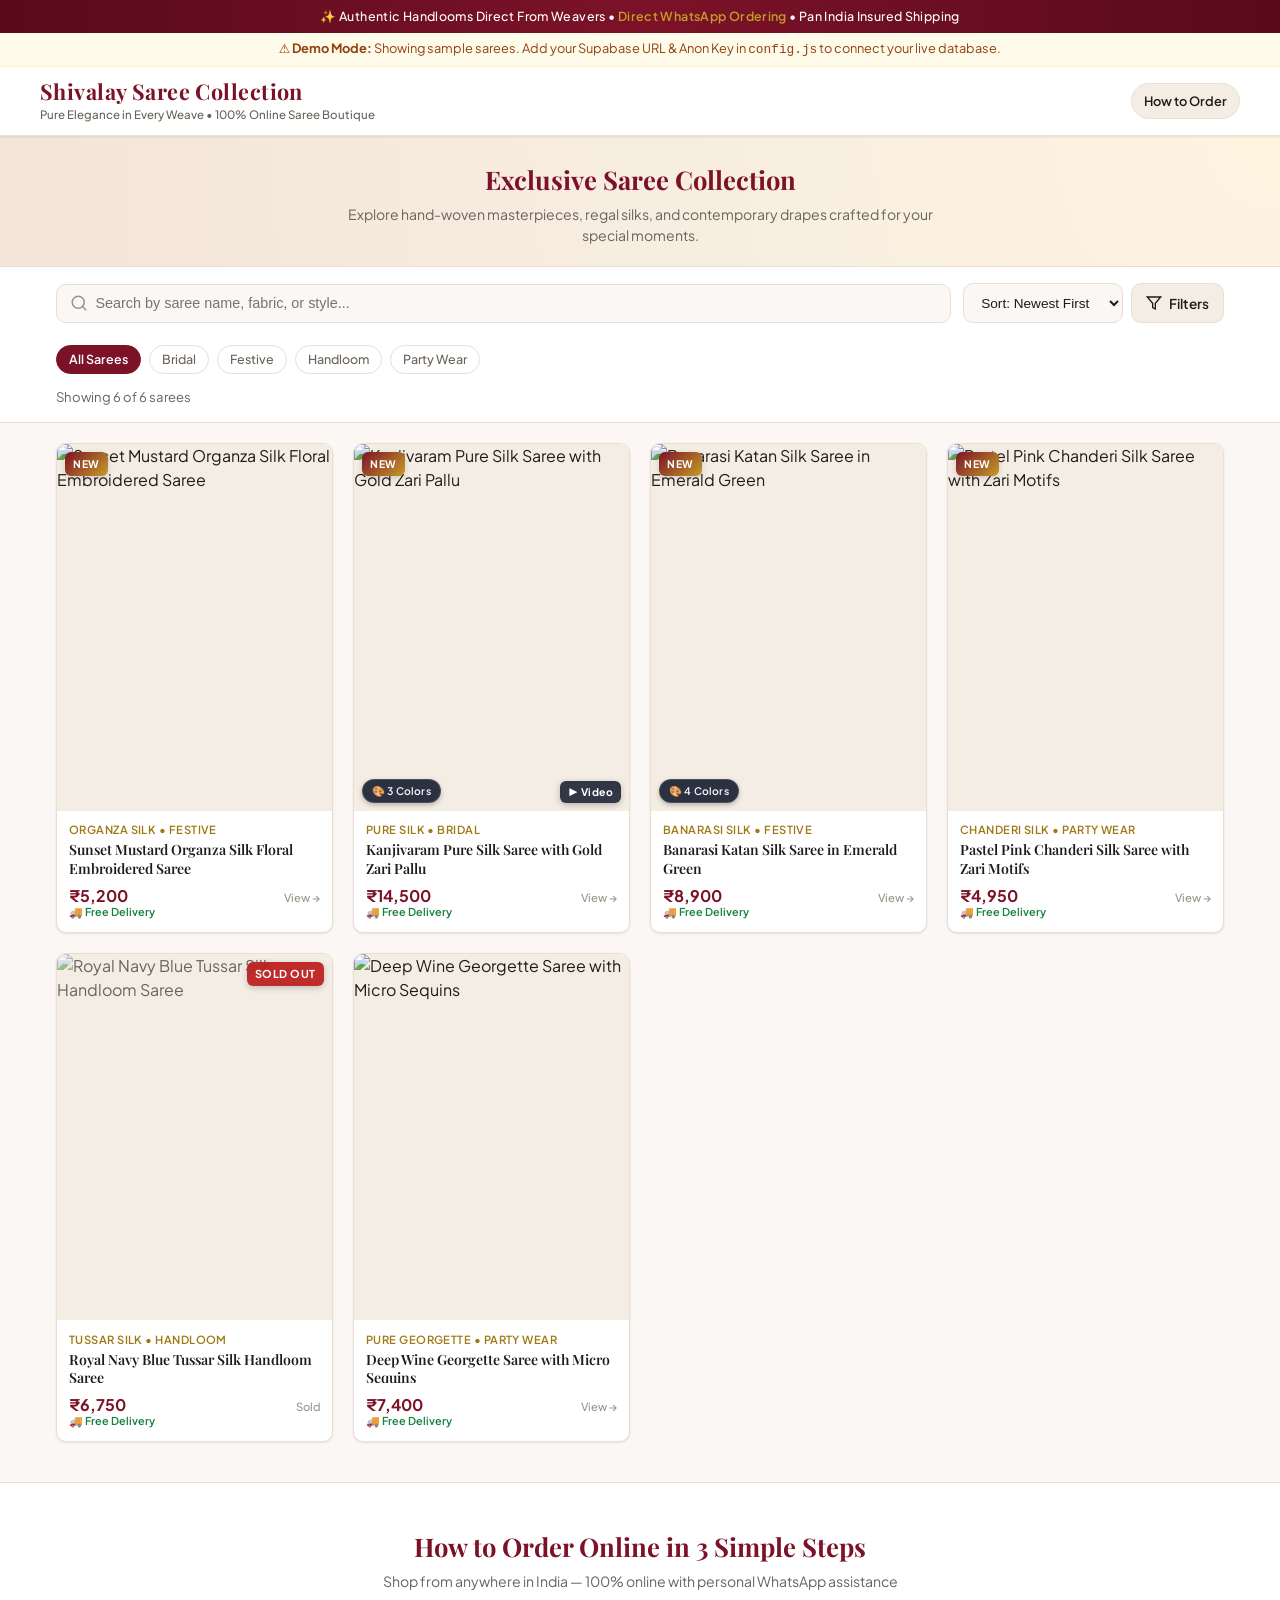
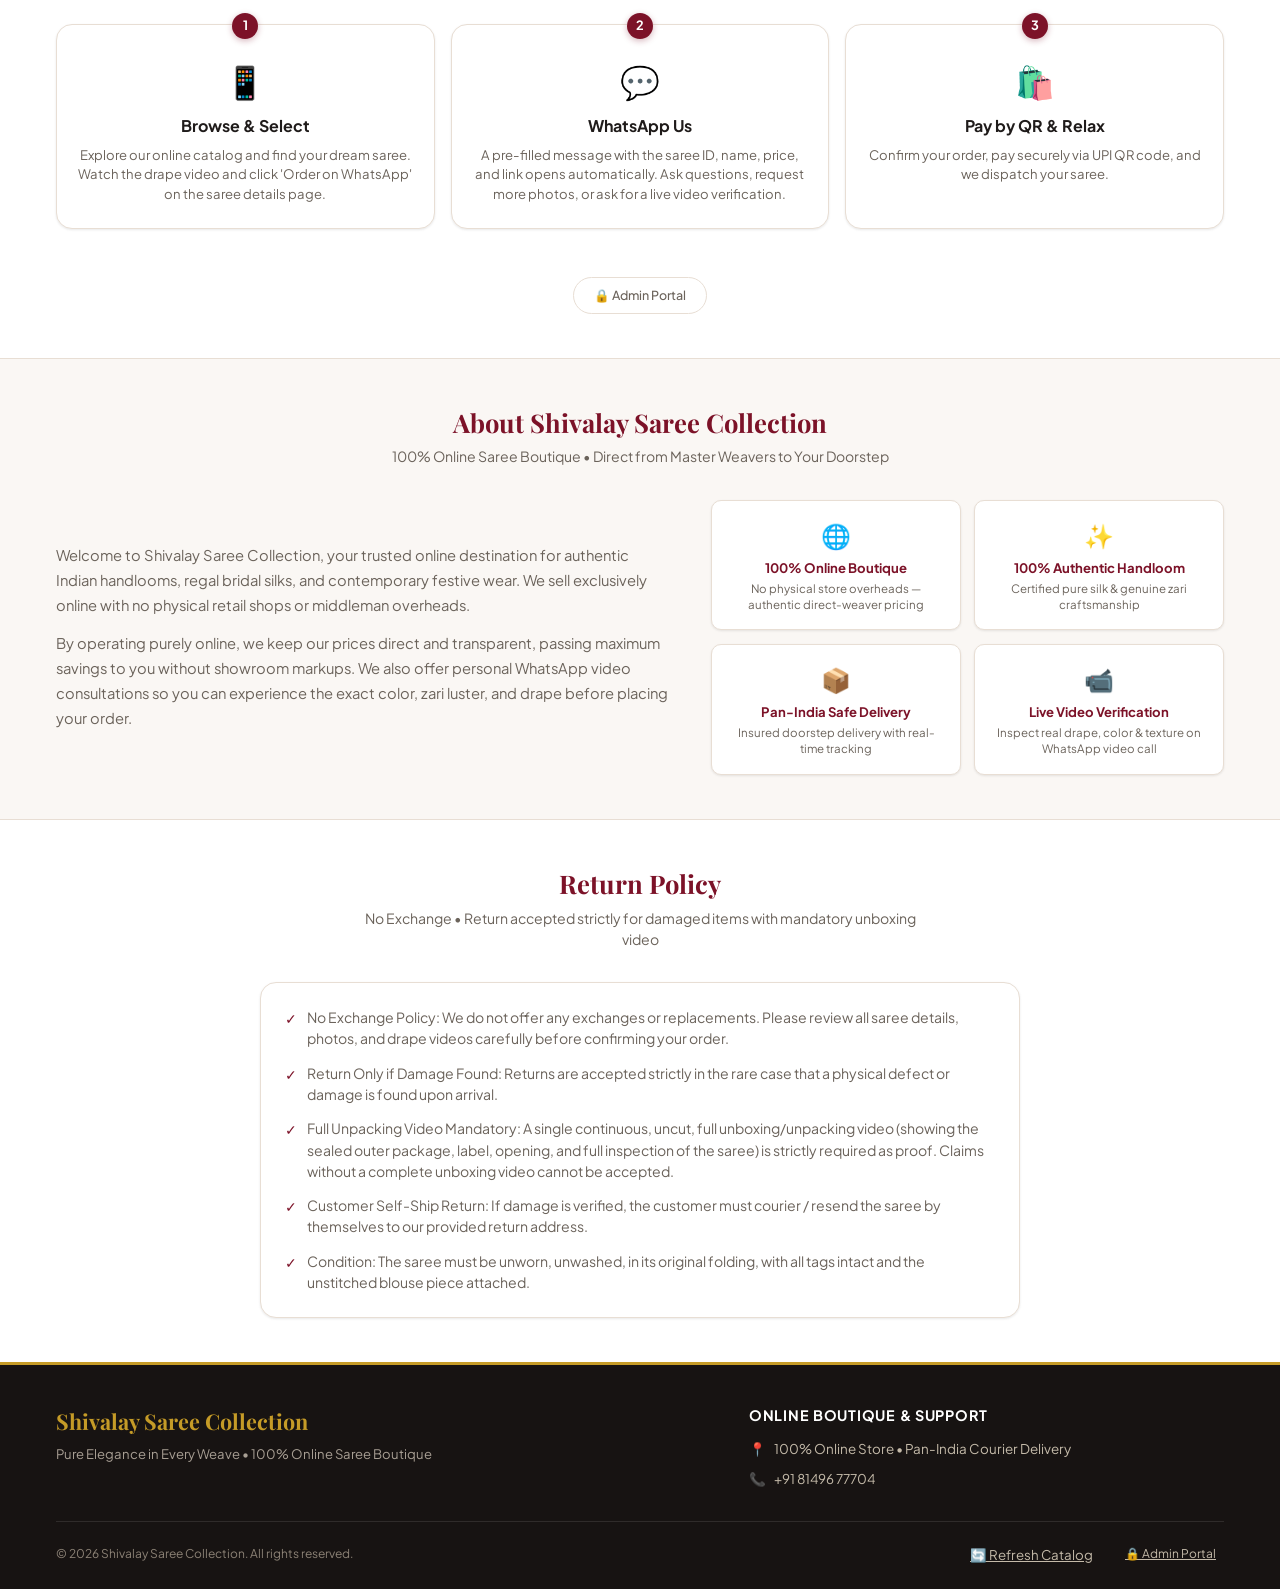
==== commit c550a5ad: "Rename the site as shivalay saree collection" ====
--- a/index.html
+++ b/index.html
@@ -6,26 +6,27 @@
   <meta name="viewport" content="width=device-width, initial-scale=1.0">
 
   <!-- Primary Meta Tags -->
-  <title id="meta-title">Mahadev Saree Collection | Handloom, Silk & Bridal Sarees</title>
-  <meta name="title" id="meta-tag-title" content="Mahadev Saree Collection | Handloom, Silk & Bridal Sarees">
+  <title id="meta-title">Shivalay Saree Collection | Handloom, Silk & Bridal Sarees</title>
+  <meta name="title" id="meta-tag-title" content="Shivalay Saree Collection | Handloom, Silk & Bridal Sarees">
   <meta name="description" id="meta-description"
     content="Discover handpicked Kanjivaram, Banarasi, Chanderi, and pure silk sarees directly from master weavers. Fast order confirmation via WhatsApp.">
   <meta name="keywords"
-    content="sarees, silk sarees, banarasi saree, kanjivaram silk, wedding sarees, handloom sarees, mahadev saree collection, online saree catalog">
+    content="sarees, silk sarees, banarasi saree, kanjivaram silk, wedding sarees, handloom sarees, shivalay saree collection, online saree catalog">
   <meta name="theme-color" content="#7c1228">
+  <link rel="canonical" href="https://shivalaycollection.online/">
 
   <!-- Open Graph / Facebook -->
   <meta property="og:type" content="website">
-  <meta property="og:url" id="og-url" content="">
-  <meta property="og:title" id="og-title" content="Mahadev Saree Collection | Handloom, Silk &amp; Bridal Sarees">
+  <meta property="og:url" id="og-url" content="https://shivalaycollection.online/">
+  <meta property="og:title" id="og-title" content="Shivalay Saree Collection | Handloom, Silk &amp; Bridal Sarees">
   <meta property="og:description" id="og-description"
     content="Pure Elegance in Every Weave. Explore our exclusive bridal, festive, and handloom saree collection with direct WhatsApp ordering.">
   <meta property="og:image" id="og-image" content="">
 
   <!-- Twitter -->
   <meta property="twitter:card" content="summary_large_image">
-  <meta property="twitter:url" id="tw-url" content="">
-  <meta property="twitter:title" id="tw-title" content="Mahadev Saree Collection | Handloom, Silk &amp; Bridal Sarees">
+  <meta property="twitter:url" id="tw-url" content="https://shivalaycollection.online/">
+  <meta property="twitter:title" id="tw-title" content="Shivalay Saree Collection | Handloom, Silk &amp; Bridal Sarees">
   <meta property="twitter:description" id="tw-description"
     content="Pure Elegance in Every Weave. Explore our exclusive bridal, festive, and handloom saree collection with direct WhatsApp ordering.">
   <meta property="twitter:image" id="tw-image" content="">
@@ -66,7 +67,7 @@
   <header class="site-header">
     <div class="container header-inner">
       <a href="#/" class="brand-link" id="brand-link" aria-label="Go to Home Catalog">
-        <h1 class="brand-title" id="header-shop-name">Mahadev Saree Collection</h1>
+        <h1 class="brand-title" id="header-shop-name">Shivalay Saree Collection</h1>
         <p class="brand-tagline" id="header-shop-tagline">Pure Elegance in Every Weave • 100% Online Saree Boutique</p>
       </a>
 
@@ -322,7 +323,7 @@
     <div class="container">
       <div class="footer-grid">
         <div>
-          <h3 class="footer-brand-title" id="footer-shop-name">Mahadev Saree Collection</h3>
+          <h3 class="footer-brand-title" id="footer-shop-name">Shivalay Saree Collection</h3>
           <p class="footer-brand-tagline" id="footer-shop-tagline">Pure Elegance in Every Weave • 100% Online Saree
             Boutique</p>
         </div>
@@ -338,20 +339,12 @@
               <span>📞</span>
               <span id="footer-phone">+91 98765 43210</span>
             </li>
-            <li class="footer-contact-item">
-              <span>✉️</span>
-              <span id="footer-email">orders@mahadevsaree.com</span>
-            </li>
-            <li class="footer-contact-item">
-              <span>⏰</span>
-              <span id="footer-hours">10:00 AM – 8:30 PM (Mon-Sat)</span>
-            </li>
           </ul>
         </div>
       </div>
 
       <div class="footer-bottom">
-        <p id="footer-copyright">© 2026 Mahadev Saree Collection. All rights reserved.</p>
+        <p id="footer-copyright">© 2026 Shivalay Saree Collection. All rights reserved.</p>
         <div style="display: flex; gap: 1rem; align-items: center;">
           <button id="btn-force-refresh" class="footer-admin-link" title="Clear cached data and reload live database">
             🔄 Refresh Catalog
@@ -367,7 +360,8 @@
   <!-- =========================================================================
        ORDER DELIVERY ADDRESS MODAL
        ========================================================================= -->
-  <div id="order-address-modal" class="order-address-modal" role="dialog" aria-modal="true" aria-labelledby="address-modal-title" style="display: none;">
+  <div id="order-address-modal" class="order-address-modal" role="dialog" aria-modal="true"
+    aria-labelledby="address-modal-title" style="display: none;">
     <div class="address-modal-backdrop" id="address-modal-backdrop"></div>
     <div class="address-modal-sheet">
       <div class="address-modal-header">
@@ -378,7 +372,8 @@
             <p class="address-modal-subtitle">Enter your shipping details before placing the order on WhatsApp</p>
           </div>
         </div>
-        <button type="button" id="btn-close-address-modal" class="address-modal-close-btn" aria-label="Close address modal">&times;</button>
+        <button type="button" id="btn-close-address-modal" class="address-modal-close-btn"
+          aria-label="Close address modal">&times;</button>
       </div>
 
       <!-- Saree Order Preview Card inside modal -->
@@ -390,40 +385,49 @@
         <div class="form-row-2col">
           <div class="form-group">
             <label for="addr-name" class="form-label">Full Name <span class="required-star">*</span></label>
-            <input type="text" id="addr-name" class="form-input" placeholder="e.g. Pooja Sharma" required autocomplete="name">
+            <input type="text" id="addr-name" class="form-input" placeholder="e.g. Pooja Sharma" required
+              autocomplete="name">
             <span class="field-error-msg" id="err-addr-name"></span>
           </div>
 
           <div class="form-group">
-            <label for="addr-phone" class="form-label">WhatsApp / Contact Number <span class="required-star">*</span></label>
-            <input type="tel" id="addr-phone" class="form-input" placeholder="10-digit mobile number" maxlength="10" required autocomplete="tel">
+            <label for="addr-phone" class="form-label">WhatsApp / Contact Number <span
+                class="required-star">*</span></label>
+            <input type="tel" id="addr-phone" class="form-input" placeholder="10-digit mobile number" maxlength="10"
+              required autocomplete="tel">
             <span class="field-error-msg" id="err-addr-phone"></span>
           </div>
         </div>
 
         <div class="form-group">
-          <label for="addr-line" class="form-label">Full Address (House / Flat / Street / Landmark) <span class="required-star">*</span></label>
-          <textarea id="addr-line" class="form-textarea" rows="2" placeholder="e.g. Flat 402, Sunshine Heights, MG Road, near Apollo Pharmacy" required autocomplete="street-address"></textarea>
+          <label for="addr-line" class="form-label">Full Address (House / Flat / Street / Landmark) <span
+              class="required-star">*</span></label>
+          <textarea id="addr-line" class="form-textarea" rows="2"
+            placeholder="e.g. Flat 402, Sunshine Heights, MG Road, near Apollo Pharmacy" required
+            autocomplete="street-address"></textarea>
           <span class="field-error-msg" id="err-addr-line"></span>
         </div>
 
         <div class="form-row-3col">
           <div class="form-group">
             <label for="addr-pincode" class="form-label">PIN Code <span class="required-star">*</span></label>
-            <input type="text" id="addr-pincode" class="form-input" placeholder="6-digit PIN" maxlength="6" inputmode="numeric" required autocomplete="postal-code">
+            <input type="text" id="addr-pincode" class="form-input" placeholder="6-digit PIN" maxlength="6"
+              inputmode="numeric" required autocomplete="postal-code">
             <span class="field-error-msg" id="err-addr-pincode"></span>
             <span class="pincode-lookup-hint" id="pincode-lookup-hint"></span>
           </div>
 
           <div class="form-group">
             <label for="addr-city" class="form-label">City / District <span class="required-star">*</span></label>
-            <input type="text" id="addr-city" class="form-input" placeholder="e.g. Pune" required autocomplete="address-level2">
+            <input type="text" id="addr-city" class="form-input" placeholder="e.g. Pune" required
+              autocomplete="address-level2">
             <span class="field-error-msg" id="err-addr-city"></span>
           </div>
 
           <div class="form-group">
             <label for="addr-state" class="form-label">State <span class="required-star">*</span></label>
-            <input type="text" id="addr-state" class="form-input" placeholder="e.g. Maharashtra" required autocomplete="address-level1">
+            <input type="text" id="addr-state" class="form-input" placeholder="e.g. Maharashtra" required
+              autocomplete="address-level1">
             <span class="field-error-msg" id="err-addr-state"></span>
           </div>
         </div>
@@ -436,7 +440,8 @@
             <button type="button" id="btn-cancel-address" class="btn-secondary-outline">Cancel</button>
             <button type="submit" id="btn-submit-order-whatsapp" class="btn-whatsapp-confirm">
               <svg width="20" height="20" viewBox="0 0 24 24" fill="currentColor">
-                <path d="M.057 24l1.687-6.163c-1.041-1.804-1.588-3.849-1.587-5.946.003-6.556 5.338-11.891 11.893-11.891 3.181.001 6.167 1.24 8.413 3.488 2.245 2.248 3.481 5.236 3.48 8.414-.003 6.557-5.338 11.892-11.893 11.892-1.99-.001-3.951-.5-5.688-1.448l-6.305 1.654zm6.597-3.807c1.676.995 3.276 1.591 5.392 1.592 5.448 0 9.886-4.434 9.889-9.885.002-5.462-4.415-9.89-9.881-9.892-5.452 0-9.887 4.434-9.889 9.884-.001 2.225.651 3.891 1.746 5.634l-.999 3.648 3.742-.981z"/>
+                <path
+                  d="M.057 24l1.687-6.163c-1.041-1.804-1.588-3.849-1.587-5.946.003-6.556 5.338-11.891 11.893-11.891 3.181.001 6.167 1.24 8.413 3.488 2.245 2.248 3.481 5.236 3.48 8.414-.003 6.557-5.338 11.892-11.893 11.892-1.99-.001-3.951-.5-5.688-1.448l-6.305 1.654zm6.597-3.807c1.676.995 3.276 1.591 5.392 1.592 5.448 0 9.886-4.434 9.889-9.885.002-5.462-4.415-9.89-9.881-9.892-5.452 0-9.887 4.434-9.889 9.884-.001 2.225.651 3.891 1.746 5.634l-.999 3.648 3.742-.981z" />
               </svg>
               <span>Continue to WhatsApp &rarr;</span>
             </button>
--- a/styles.css
+++ b/styles.css
@@ -1,5 +1,5 @@
 /* ==============================================================================
-   MAHADEV SAREE COLLECTION - UNIFIED STYLESHEET
+   SHIVALAY SAREE COLLECTION - UNIFIED STYLESHEET
    Catalog & Admin Panel • Mobile-First • Accessible & High Performance
    ============================================================================== */
 
